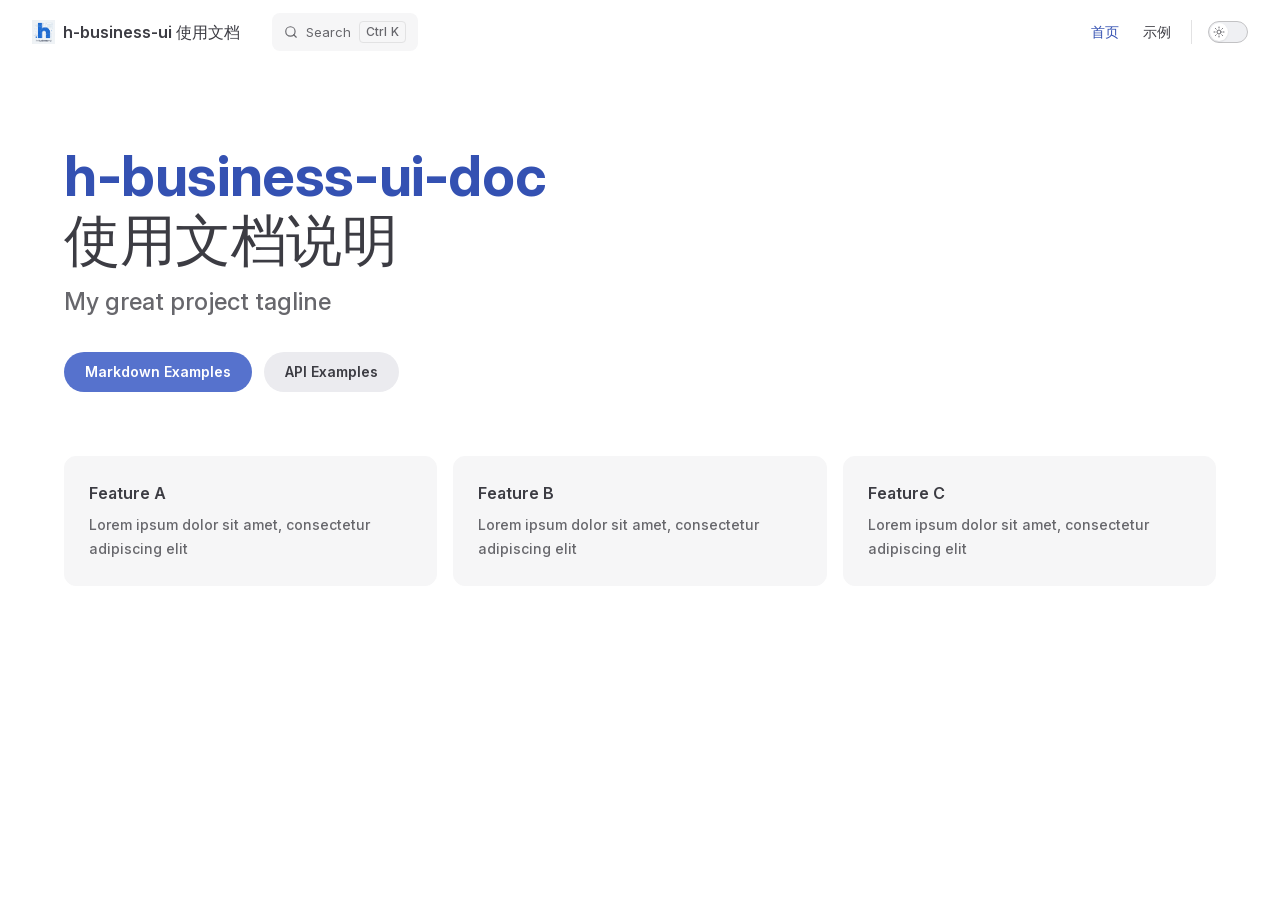
==== index.html @ f7ddb212 "Add files via upload" ====
<!DOCTYPE html>
<html lang="zh-CN" dir="ltr">
  <head>
    <meta charset="utf-8">
    <meta name="viewport" content="width=device-width,initial-scale=1">
    <title>h-business-ui 使用文档</title>
    <meta name="description" content="使用文档说明">
    <meta name="generator" content="VitePress v2.0.0-alpha.17">
    <link rel="preload stylesheet" href="/assets/style.CDRLwDUX.css" as="style">
    <link rel="preload stylesheet" href="/vp-icons.css" as="style">
    
    <script type="module" src="/assets/app.D4HVDoeq.js"></script>
    <link rel="preload" href="/assets/inter-roman-latin.Cy4MYw_J.woff2" as="font" type="font/woff2" crossorigin="">
    <link rel="modulepreload" href="/assets/chunks/theme.i3e_XAoH.js">
    <link rel="modulepreload" href="/assets/chunks/framework.BCinM-sZ.js">
    <link rel="modulepreload" href="/assets/index.md.DztcwTNm.lean.js">
    <script id="check-dark-mode">(()=>{const e=localStorage.getItem("vitepress-theme-appearance")||"auto",a=window.matchMedia("(prefers-color-scheme: dark)").matches;(!e||e==="auto"?a:e==="dark")&&document.documentElement.classList.add("dark")})();</script>
    <script id="check-mac-os">document.documentElement.classList.toggle("mac",/Mac|iPhone|iPod|iPad/i.test(navigator.platform));</script>
  </head>
  <body>
    <div id="app"><div class="Layout" data-v-b2010d65><!--[--><!--]--><!--[--><span tabindex="-1" data-v-285f747e></span><a href="#VPContent" class="VPSkipLink visually-hidden" data-v-285f747e>Skip to content</a><!--]--><!----><header class="VPNav" data-v-b2010d65 data-v-c68f675b><div class="VPNavBar home top" data-v-c68f675b data-v-54bb0c1b><div class="wrapper" data-v-54bb0c1b><div class="container" data-v-54bb0c1b><div class="title" data-v-54bb0c1b><div class="VPNavBarTitle" data-v-54bb0c1b data-v-f8acc24b><a class="title" href="/" data-v-f8acc24b><!--[--><!--]--><!--[--><img class="VPImage logo" src="/logo.png" alt data-v-4406cd5e><!--]--><span data-v-f8acc24b>h-business-ui 使用文档</span><!--[--><!--]--></a></div></div><div class="content" data-v-54bb0c1b><div class="content-body" data-v-54bb0c1b><!--[--><!--]--><div class="VPNavBarSearch search" data-v-54bb0c1b data-v-f87ade26><!--[--><button type="button" class="VPNavBarSearchButton" aria-label="Search" aria-keyshortcuts="/ control+k meta+k" data-v-f87ade26 data-v-c5226865><span class="vpi-search" aria-hidden="true" data-v-c5226865></span><span class="text" data-v-c5226865>Search</span><span class="keys" aria-hidden="true" data-v-c5226865><kbd class="key-cmd" data-v-c5226865>⌘</kbd><kbd class="key-ctrl" data-v-c5226865>Ctrl</kbd><kbd data-v-c5226865>K</kbd></span></button><!----><!--]--></div><nav aria-labelledby="main-nav-aria-label" class="VPNavBarMenu menu" data-v-54bb0c1b data-v-f164a7b2><span id="main-nav-aria-label" class="visually-hidden" data-v-f164a7b2> Main Navigation </span><!--[--><!--[--><a class="VPLink link VPNavBarMenuLink active" href="/" tabindex="0" data-v-f164a7b2 data-v-f7a4a34a><!--[--><span data-v-f7a4a34a>首页</span><!--]--></a><!--]--><!--[--><a class="VPLink link VPNavBarMenuLink" href="/table-examples.html" tabindex="0" data-v-f164a7b2 data-v-f7a4a34a><!--[--><span data-v-f7a4a34a>示例</span><!--]--></a><!--]--><!--]--></nav><!----><div class="VPNavBarAppearance appearance" data-v-54bb0c1b data-v-f079f2ff><button class="VPSwitch VPSwitchAppearance" type="button" role="switch" title aria-checked="false" data-v-f079f2ff data-v-a43d4be3 data-v-34bb00e2><span class="check" data-v-34bb00e2><span class="icon" data-v-34bb00e2><!--[--><span class="vpi-sun sun" data-v-a43d4be3></span><span class="vpi-moon moon" data-v-a43d4be3></span><!--]--></span></span></button></div><!----><div class="VPFlyout VPNavBarExtra extra" data-v-54bb0c1b data-v-c3aad4c7 data-v-5b7a95a1><button type="button" class="button" aria-haspopup="true" aria-expanded="false" aria-label="extra navigation" data-v-5b7a95a1><span class="vpi-more-horizontal icon" data-v-5b7a95a1></span></button><div class="menu" data-v-5b7a95a1><div class="VPMenu" data-v-5b7a95a1 data-v-9193ca7b><!----><!--[--><!--[--><!----><div class="group" data-v-c3aad4c7><div class="item appearance" data-v-c3aad4c7><p class="label" data-v-c3aad4c7>Appearance</p><div class="appearance-action" data-v-c3aad4c7><button class="VPSwitch VPSwitchAppearance" type="button" role="switch" title aria-checked="false" data-v-c3aad4c7 data-v-a43d4be3 data-v-34bb00e2><span class="check" data-v-34bb00e2><span class="icon" data-v-34bb00e2><!--[--><span class="vpi-sun sun" data-v-a43d4be3></span><span class="vpi-moon moon" data-v-a43d4be3></span><!--]--></span></span></button></div></div></div><!----><!--]--><!--]--></div></div></div><!--[--><!--]--><button type="button" class="VPNavBarHamburger hamburger" aria-label="mobile navigation" aria-expanded="false" aria-controls="VPNavScreen" data-v-54bb0c1b data-v-376c1727><span class="container" data-v-376c1727><span class="top" data-v-376c1727></span><span class="middle" data-v-376c1727></span><span class="bottom" data-v-376c1727></span></span></button></div></div></div></div><div class="divider" data-v-54bb0c1b><div class="divider-line" data-v-54bb0c1b></div></div></div><!----></header><!----><!----><div class="VPContent is-home" id="VPContent" data-v-b2010d65 data-v-a5d2f63d><div class="VPHome" data-v-a5d2f63d data-v-c5d6f45f><!--[--><!--]--><div class="VPHero VPHomeHero" data-v-c5d6f45f data-v-8bea39cc><div class="container" data-v-8bea39cc><div class="main" data-v-8bea39cc><!--[--><!--]--><!--[--><h1 class="heading" data-v-8bea39cc><span class="name clip" data-v-8bea39cc>h-business-ui-doc</span><span class="text" data-v-8bea39cc>使用文档说明</span></h1><p class="tagline" data-v-8bea39cc>My great project tagline</p><!--]--><!--[--><!--]--><div class="actions" data-v-8bea39cc><!--[--><!--]--><!--[--><div class="action" data-v-8bea39cc><a class="VPButton medium brand" href="/markdown-examples.html" data-v-8bea39cc data-v-7730f0a6><!--[-->Markdown Examples<!--]--></a></div><div class="action" data-v-8bea39cc><a class="VPButton medium alt" href="/api-examples.html" data-v-8bea39cc data-v-7730f0a6><!--[-->API Examples<!--]--></a></div><!--]--></div><!--[--><!--]--></div><!----></div></div><!--[--><!--]--><!--[--><!--]--><div class="VPFeatures VPHomeFeatures" data-v-c5d6f45f data-v-5b4d7ea2><div class="container" data-v-5b4d7ea2><div class="items" data-v-5b4d7ea2><!--[--><div class="grid-3 item" data-v-5b4d7ea2><div class="VPLink no-icon VPFeature" data-v-5b4d7ea2 data-v-d35fb6f4><!--[--><article class="box" data-v-d35fb6f4><!----><h2 class="title" data-v-d35fb6f4>Feature A</h2><p class="details" data-v-d35fb6f4>Lorem ipsum dolor sit amet, consectetur adipiscing elit</p><!----></article><!--]--></div></div><div class="grid-3 item" data-v-5b4d7ea2><div class="VPLink no-icon VPFeature" data-v-5b4d7ea2 data-v-d35fb6f4><!--[--><article class="box" data-v-d35fb6f4><!----><h2 class="title" data-v-d35fb6f4>Feature B</h2><p class="details" data-v-d35fb6f4>Lorem ipsum dolor sit amet, consectetur adipiscing elit</p><!----></article><!--]--></div></div><div class="grid-3 item" data-v-5b4d7ea2><div class="VPLink no-icon VPFeature" data-v-5b4d7ea2 data-v-d35fb6f4><!--[--><article class="box" data-v-d35fb6f4><!----><h2 class="title" data-v-d35fb6f4>Feature C</h2><p class="details" data-v-d35fb6f4>Lorem ipsum dolor sit amet, consectetur adipiscing elit</p><!----></article><!--]--></div></div><!--]--></div></div></div><!--[--><!--]--><div class="vp-doc container" style="" data-v-c5d6f45f data-v-8b35f5e5><!--[--><div style="position:relative;" data-v-c5d6f45f><div></div></div><!--]--></div></div></div><!----><!--[--><!--]--></div></div>
    <script>window.__VP_HASH_MAP__=JSON.parse("{\"api-examples.md\":\"B-NW0GZp\",\"dialog-examples.md\":\"D20d5ZkY\",\"dynamic-form-examples.md\":\"DDPLot8a\",\"form-examples.md\":\"CbJPIM6k\",\"form-table-examples.md\":\"eSREHUUB\",\"index.md\":\"DztcwTNm\",\"markdown-examples.md\":\"DzuoqYD9\",\"table-examples.md\":\"DvNx_oKL\"}");window.__VP_SITE_DATA__=JSON.parse("{\"lang\":\"zh-CN\",\"dir\":\"ltr\",\"title\":\"h-business-ui 使用文档\",\"description\":\"使用文档说明\",\"base\":\"/\",\"head\":[],\"router\":{\"prefetchLinks\":true},\"appearance\":true,\"themeConfig\":{\"logo\":\"/logo.png\",\"lastUpdatedText\":\"最后更新时间\",\"search\":{\"provider\":\"local\"},\"nav\":[{\"text\":\"首页\",\"link\":\"/\"},{\"text\":\"示例\",\"link\":\"/table-examples\"}],\"outline\":{\"level\":\"deep\",\"label\":\"页面导航\"},\"docFooter\":{\"prev\":\"上一章\",\"next\":\"下一章\"},\"sidebar\":[{\"text\":\"示例\",\"items\":[{\"text\":\"表格示例\",\"link\":\"/table-examples\"},{\"text\":\"查询表单示例\",\"link\":\"/form-examples\"},{\"text\":\"查询表格示例\",\"link\":\"/form-table-examples\"},{\"text\":\"动态表单示例\",\"link\":\"/dynamic-form-examples\"},{\"text\":\"弹框示例\",\"link\":\"/dialog-examples\"}]}]},\"locales\":{},\"scrollOffset\":134,\"cleanUrls\":false,\"additionalConfig\":{}}");</script>
    
  </body>
</html>
---- assets/style.CDRLwDUX.css ----
@font-face{font-family:Inter;font-style:normal;font-weight:100 900;font-display:swap;src:url(/assets/inter-roman-cyrillic-ext.BeNbU08G.woff2) format("woff2");unicode-range:U+0460-052F,U+1C80-1C8A,U+20B4,U+2DE0-2DFF,U+A640-A69F,U+FE2E-FE2F}@font-face{font-family:Inter;font-style:normal;font-weight:100 900;font-display:swap;src:url(/assets/inter-roman-cyrillic.CD0kT8R4.woff2) format("woff2");unicode-range:U+0301,U+0400-045F,U+0490-0491,U+04B0-04B1,U+2116}@font-face{font-family:Inter;font-style:normal;font-weight:100 900;font-display:swap;src:url(/assets/inter-roman-greek-ext.CFAEQ5Ow.woff2) format("woff2");unicode-range:U+1F00-1FFF}@font-face{font-family:Inter;font-style:normal;font-weight:100 900;font-display:swap;src:url(/assets/inter-roman-greek.Dsf7YjP7.woff2) format("woff2");unicode-range:U+0370-0377,U+037A-037F,U+0384-038A,U+038C,U+038E-03A1,U+03A3-03FF}@font-face{font-family:Inter;font-style:normal;font-weight:100 900;font-display:swap;src:url(/assets/inter-roman-vietnamese.CpqCnS2H.woff2) format("woff2");unicode-range:U+0102-0103,U+0110-0111,U+0128-0129,U+0168-0169,U+01A0-01A1,U+01AF-01B0,U+0300-0301,U+0303-0304,U+0308-0309,U+0323,U+0329,U+1EA0-1EF9,U+20AB}@font-face{font-family:Inter;font-style:normal;font-weight:100 900;font-display:swap;src:url(/assets/inter-roman-latin-ext.Dl_ayf4-.woff2) format("woff2");unicode-range:U+0100-02BA,U+02BD-02C5,U+02C7-02CC,U+02CE-02D7,U+02DD-02FF,U+0304,U+0308,U+0329,U+1D00-1DBF,U+1E00-1E9F,U+1EF2-1EFF,U+2020,U+20A0-20AB,U+20AD-20C0,U+2113,U+2C60-2C7F,U+A720-A7FF}@font-face{font-family:Inter;font-style:normal;font-weight:100 900;font-display:swap;src:url(/assets/inter-roman-latin.Cy4MYw_J.woff2) format("woff2");unicode-range:U+0000-00FF,U+0131,U+0152-0153,U+02BB-02BC,U+02C6,U+02DA,U+02DC,U+0304,U+0308,U+0329,U+2000-206F,U+20AC,U+2122,U+2191,U+2193,U+2212,U+2215,U+FEFF,U+FFFD}@font-face{font-family:Inter;font-style:italic;font-weight:100 900;font-display:swap;src:url(/assets/inter-italic-cyrillic-ext._dlW9xFb.woff2) format("woff2");unicode-range:U+0460-052F,U+1C80-1C8A,U+20B4,U+2DE0-2DFF,U+A640-A69F,U+FE2E-FE2F}@font-face{font-family:Inter;font-style:italic;font-weight:100 900;font-display:swap;src:url(/assets/inter-italic-cyrillic.D7dRslh9.woff2) format("woff2");unicode-range:U+0301,U+0400-045F,U+0490-0491,U+04B0-04B1,U+2116}@font-face{font-family:Inter;font-style:italic;font-weight:100 900;font-display:swap;src:url(/assets/inter-italic-greek-ext.Ct-Tf2bq.woff2) format("woff2");unicode-range:U+1F00-1FFF}@font-face{font-family:Inter;font-style:italic;font-weight:100 900;font-display:swap;src:url(/assets/inter-italic-greek.DNcpQ8QC.woff2) format("woff2");unicode-range:U+0370-0377,U+037A-037F,U+0384-038A,U+038C,U+038E-03A1,U+03A3-03FF}@font-face{font-family:Inter;font-style:italic;font-weight:100 900;font-display:swap;src:url(/assets/inter-italic-vietnamese.BI5UxJD-.woff2) format("woff2");unicode-range:U+0102-0103,U+0110-0111,U+0128-0129,U+0168-0169,U+01A0-01A1,U+01AF-01B0,U+0300-0301,U+0303-0304,U+0308-0309,U+0323,U+0329,U+1EA0-1EF9,U+20AB}@font-face{font-family:Inter;font-style:italic;font-weight:100 900;font-display:swap;src:url(/assets/inter-italic-latin-ext.DytegdRQ.woff2) format("woff2");unicode-range:U+0100-02BA,U+02BD-02C5,U+02C7-02CC,U+02CE-02D7,U+02DD-02FF,U+0304,U+0308,U+0329,U+1D00-1DBF,U+1E00-1E9F,U+1EF2-1EFF,U+2020,U+20A0-20AB,U+20AD-20C0,U+2113,U+2C60-2C7F,U+A720-A7FF}@font-face{font-family:Inter;font-style:italic;font-weight:100 900;font-display:swap;src:url(/assets/inter-italic-latin.COaG5lWR.woff2) format("woff2");unicode-range:U+0000-00FF,U+0131,U+0152-0153,U+02BB-02BC,U+02C6,U+02DA,U+02DC,U+0304,U+0308,U+0329,U+2000-206F,U+20AC,U+2122,U+2191,U+2193,U+2212,U+2215,U+FEFF,U+FFFD}@font-face{font-family:Inter4CJK;font-style:normal;font-weight:100 900;font-display:swap;src:url(/assets/inter-roman-cyrillic-ext.BeNbU08G.woff2) format("woff2");unicode-range:U+0460-052F,U+1C80-1C88,U+20B4,U+2DE0-2DFF,U+A640-A69F,U+FE2E-FE2F}@font-face{font-family:Inter4CJK;font-style:normal;font-weight:100 900;font-display:swap;src:url(/assets/inter-roman-cyrillic.CD0kT8R4.woff2) format("woff2");unicode-range:U+0301,U+0400-045F,U+0490-0491,U+04B0-04B1,U+2116}@font-face{font-family:Inter4CJK;font-style:normal;font-weight:100 900;font-display:swap;src:url(/assets/inter-roman-greek-ext.CFAEQ5Ow.woff2) format("woff2");unicode-range:U+1F00-1FFF}@font-face{font-family:Inter4CJK;font-style:normal;font-weight:100 900;font-display:swap;src:url(/assets/inter-roman-greek.Dsf7YjP7.woff2) format("woff2");unicode-range:U+0370-0377,U+037A-037F,U+0384-038A,U+038C,U+038E-03A1,U+03A3-03FF}@font-face{font-family:Inter4CJK;font-style:normal;font-weight:100 900;font-display:swap;src:url(/assets/inter-roman-vietnamese.CpqCnS2H.woff2) format("woff2");unicode-range:U+0102-0103,U+0110-0111,U+0128-0129,U+0168-0169,U+01A0-01A1,U+01AF-01B0,U+0300-0301,U+0303-0304,U+0308-0309,U+0323,U+0329,U+1EA0-1EF9,U+20AB}@font-face{font-family:Inter4CJK;font-style:normal;font-weight:100 900;font-display:swap;src:url(/assets/inter-roman-latin-ext.Dl_ayf4-.woff2) format("woff2");unicode-range:U+0100-02AF,U+0304,U+0308,U+0329,U+1E00-1E9F,U+1EF2-1EFF,U+2020,U+20A0-20AB,U+20AD-20C0,U+2113,U+2C60-2C7F,U+A720-A7FF}@font-face{font-family:Inter4CJK;font-style:normal;font-weight:100 900;font-display:swap;src:url(/assets/inter-roman-latin.Cy4MYw_J.woff2) format("woff2");unicode-range:U+0000-007D,U+007F-00B6,U+00B8-00FF,U+0131,U+0152-0153,U+02BB-02BC,U+02C6,U+02DA,U+02DC,U+0304,U+0308,U+0329,U+2000-2012,U+2016-2017,U+201A-201B,U+201E-2025,U+2027-206F,U+2074,U+20AC,U+2122,U+2191,U+2193,U+2212,U+2215,U+FEFF,U+FFFD}@font-face{font-family:Inter4CJK;font-style:italic;font-weight:100 900;font-display:swap;src:url(/assets/inter-italic-cyrillic-ext._dlW9xFb.woff2) format("woff2");unicode-range:U+0460-052F,U+1C80-1C88,U+20B4,U+2DE0-2DFF,U+A640-A69F,U+FE2E-FE2F}@font-face{font-family:Inter4CJK;font-style:italic;font-weight:100 900;font-display:swap;src:url(/assets/inter-italic-cyrillic.D7dRslh9.woff2) format("woff2");unicode-range:U+0301,U+0400-045F,U+0490-0491,U+04B0-04B1,U+2116}@font-face{font-family:Inter4CJK;font-style:italic;font-weight:100 900;font-display:swap;src:url(/assets/inter-italic-greek-ext.Ct-Tf2bq.woff2) format("woff2");unicode-range:U+1F00-1FFF}@font-face{font-family:Inter4CJK;font-style:italic;font-weight:100 900;font-display:swap;src:url(/assets/inter-italic-greek.DNcpQ8QC.woff2) format("woff2");unicode-range:U+0370-0377,U+037A-037F,U+0384-038A,U+038C,U+038E-03A1,U+03A3-03FF}@font-face{font-family:Inter4CJK;font-style:italic;font-weight:100 900;font-display:swap;src:url(/assets/inter-italic-vietnamese.BI5UxJD-.woff2) format("woff2");unicode-range:U+0102-0103,U+0110-0111,U+0128-0129,U+0168-0169,U+01A0-01A1,U+01AF-01B0,U+0300-0301,U+0303-0304,U+0308-0309,U+0323,U+0329,U+1EA0-1EF9,U+20AB}@font-face{font-family:Inter4CJK;font-style:italic;font-weight:100 900;font-display:swap;src:url(/assets/inter-italic-latin-ext.DytegdRQ.woff2) format("woff2");unicode-range:U+0100-02AF,U+0304,U+0308,U+0329,U+1E00-1E9F,U+1EF2-1EFF,U+2020,U+20A0-20AB,U+20AD-20C0,U+2113,U+2C60-2C7F,U+A720-A7FF}@font-face{font-family:Inter4CJK;font-style:italic;font-weight:100 900;font-display:swap;src:url(/assets/inter-italic-latin.COaG5lWR.woff2) format("woff2");unicode-range:U+0000-007D,U+007F-00B6,U+00B8-00FF,U+0131,U+0152-0153,U+02BB-02BC,U+02C6,U+02DA,U+02DC,U+0304,U+0308,U+0329,U+2000-2012,U+2016-2017,U+201A-201B,U+201E-2025,U+2027-206F,U+2074,U+20AC,U+2122,U+2191,U+2193,U+2212,U+2215,U+FEFF,U+FFFD}:root{--vp-c-white: #ffffff;--vp-c-black: #000000;--vp-c-neutral: var(--vp-c-black);--vp-c-neutral-inverse: var(--vp-c-white)}.dark{--vp-c-neutral: var(--vp-c-white);--vp-c-neutral-inverse: var(--vp-c-black)}:root{--vp-c-gray-1: #dddde3;--vp-c-gray-2: #e4e4e9;--vp-c-gray-3: #ebebef;--vp-c-gray-soft: rgba(142, 150, 170, .14);--vp-c-indigo-1: #3451b2;--vp-c-indigo-2: #3a5ccc;--vp-c-indigo-3: #5672cd;--vp-c-indigo-soft: rgba(100, 108, 255, .14);--vp-c-purple-1: #6f42c1;--vp-c-purple-2: #7e4cc9;--vp-c-purple-3: #8e5cd9;--vp-c-purple-soft: rgba(159, 122, 234, .14);--vp-c-green-1: #18794e;--vp-c-green-2: #299764;--vp-c-green-3: #30a46c;--vp-c-green-soft: rgba(16, 185, 129, .14);--vp-c-yellow-1: #915930;--vp-c-yellow-2: #946300;--vp-c-yellow-3: #9f6a00;--vp-c-yellow-soft: rgba(234, 179, 8, .14);--vp-c-red-1: #b8272c;--vp-c-red-2: #d5393e;--vp-c-red-3: #e0575b;--vp-c-red-soft: rgba(244, 63, 94, .14);--vp-c-sponsor: #db2777}.dark{--vp-c-gray-1: #515c67;--vp-c-gray-2: #414853;--vp-c-gray-3: #32363f;--vp-c-gray-soft: rgba(101, 117, 133, .16);--vp-c-indigo-1: #a8b1ff;--vp-c-indigo-2: #5c73e7;--vp-c-indigo-3: #3e63dd;--vp-c-indigo-soft: rgba(100, 108, 255, .16);--vp-c-purple-1: #c8abfa;--vp-c-purple-2: #a879e6;--vp-c-purple-3: #8e5cd9;--vp-c-purple-soft: rgba(159, 122, 234, .16);--vp-c-green-1: #3dd68c;--vp-c-green-2: #30a46c;--vp-c-green-3: #298459;--vp-c-green-soft: rgba(16, 185, 129, .16);--vp-c-yellow-1: #f9b44e;--vp-c-yellow-2: #da8b17;--vp-c-yellow-3: #a46a0a;--vp-c-yellow-soft: rgba(234, 179, 8, .16);--vp-c-red-1: #f66f81;--vp-c-red-2: #f14158;--vp-c-red-3: #b62a3c;--vp-c-red-soft: rgba(244, 63, 94, .16)}:root{--vp-c-bg: #ffffff;--vp-c-bg-alt: #f6f6f7;--vp-c-bg-elv: #ffffff;--vp-c-bg-soft: #f6f6f7}.dark{--vp-c-bg: #1b1b1f;--vp-c-bg-alt: #161618;--vp-c-bg-elv: #202127;--vp-c-bg-soft: #202127}:root{--vp-c-border: #c2c2c4;--vp-c-divider: #e2e2e3;--vp-c-gutter: #e2e2e3}.dark{--vp-c-border: #3c3f44;--vp-c-divider: #2e2e32;--vp-c-gutter: #000000}:root{--vp-c-text-1: #3c3c43;--vp-c-text-2: #67676c;--vp-c-text-3: #929295}.dark{--vp-c-text-1: #dfdfd6;--vp-c-text-2: #98989f;--vp-c-text-3: #6a6a71}:root{--vp-c-default-1: var(--vp-c-gray-1);--vp-c-default-2: var(--vp-c-gray-2);--vp-c-default-3: var(--vp-c-gray-3);--vp-c-default-soft: var(--vp-c-gray-soft);--vp-c-brand-1: var(--vp-c-indigo-1);--vp-c-brand-2: var(--vp-c-indigo-2);--vp-c-brand-3: var(--vp-c-indigo-3);--vp-c-brand-soft: var(--vp-c-indigo-soft);--vp-c-brand: var(--vp-c-brand-1);--vp-c-tip-1: var(--vp-c-brand-1);--vp-c-tip-2: var(--vp-c-brand-2);--vp-c-tip-3: var(--vp-c-brand-3);--vp-c-tip-soft: var(--vp-c-brand-soft);--vp-c-note-1: var(--vp-c-brand-1);--vp-c-note-2: var(--vp-c-brand-2);--vp-c-note-3: var(--vp-c-brand-3);--vp-c-note-soft: var(--vp-c-brand-soft);--vp-c-success-1: var(--vp-c-green-1);--vp-c-success-2: var(--vp-c-green-2);--vp-c-success-3: var(--vp-c-green-3);--vp-c-success-soft: var(--vp-c-green-soft);--vp-c-important-1: var(--vp-c-purple-1);--vp-c-important-2: var(--vp-c-purple-2);--vp-c-important-3: var(--vp-c-purple-3);--vp-c-important-soft: var(--vp-c-purple-soft);--vp-c-warning-1: var(--vp-c-yellow-1);--vp-c-warning-2: var(--vp-c-yellow-2);--vp-c-warning-3: var(--vp-c-yellow-3);--vp-c-warning-soft: var(--vp-c-yellow-soft);--vp-c-danger-1: var(--vp-c-red-1);--vp-c-danger-2: var(--vp-c-red-2);--vp-c-danger-3: var(--vp-c-red-3);--vp-c-danger-soft: var(--vp-c-red-soft);--vp-c-caution-1: var(--vp-c-red-1);--vp-c-caution-2: var(--vp-c-red-2);--vp-c-caution-3: var(--vp-c-red-3);--vp-c-caution-soft: var(--vp-c-red-soft)}:root{--vp-font-family-base: "Inter", -apple-system, BlinkMacSystemFont, sans-serif, "Apple Color Emoji", "Segoe UI Emoji", "Segoe UI Symbol", "Noto Color Emoji";--vp-font-family-mono: ui-monospace, "Menlo", "Monaco", "Consolas", "Liberation Mono", "Courier New", monospace;font-optical-sizing:auto}[lang]:where(:lang(zh,ja)){--vp-font-family-base: "Inter4CJK", -apple-system, BlinkMacSystemFont, sans-serif, "Apple Color Emoji", "Segoe UI Emoji", "Segoe UI Symbol", "Noto Color Emoji"}[lang]:where(:lang(zh,ja,ko)) h1,[lang]:where(:lang(zh,ja,ko)) h2,[lang]:where(:lang(zh,ja,ko)) h3,[lang]:where(:lang(zh,ja,ko)) h4,[lang]:where(:lang(zh,ja,ko)) h5,[lang]:where(:lang(zh,ja,ko)) h6,[lang]:where(:lang(zh,ja,ko)) li,[lang]:where(:lang(zh,ja,ko)) p{line-break:strict}:root{--vp-shadow-1: 0 1px 2px rgba(0, 0, 0, .04), 0 1px 2px rgba(0, 0, 0, .06);--vp-shadow-2: 0 3px 12px rgba(0, 0, 0, .07), 0 1px 4px rgba(0, 0, 0, .07);--vp-shadow-3: 0 12px 32px rgba(0, 0, 0, .1), 0 2px 6px rgba(0, 0, 0, .08);--vp-shadow-4: 0 14px 44px rgba(0, 0, 0, .12), 0 3px 9px rgba(0, 0, 0, .12);--vp-shadow-5: 0 18px 56px rgba(0, 0, 0, .16), 0 4px 12px rgba(0, 0, 0, .16)}:root{--vp-z-index-footer: 10;--vp-z-index-local-nav: 20;--vp-z-index-nav: 30;--vp-z-index-layout-top: 40;--vp-z-index-backdrop: 50;--vp-z-index-sidebar: 60}@media(min-width:960px){:root{--vp-z-index-sidebar: 25}}:root{--vp-layout-max-width: 1440px}:root{--vp-header-anchor-symbol: "#"}:root{--vp-code-line-height: 1.7;--vp-code-font-size: .875em;--vp-code-color: var(--vp-c-brand-1);--vp-code-link-color: var(--vp-c-brand-1);--vp-code-link-hover-color: var(--vp-c-brand-2);--vp-code-bg: var(--vp-c-default-soft);--vp-code-block-color: var(--vp-c-text-2);--vp-code-block-bg: var(--vp-c-bg-alt);--vp-code-block-divider-color: var(--vp-c-gutter);--vp-code-lang-color: var(--vp-c-text-2);--vp-code-line-highlight-color: var(--vp-c-default-soft);--vp-code-line-number-color: var(--vp-c-text-2);--vp-code-line-diff-add-color: var(--vp-c-success-soft);--vp-code-line-diff-add-symbol-color: var(--vp-c-success-1);--vp-code-line-diff-remove-color: var(--vp-c-danger-soft);--vp-code-line-diff-remove-symbol-color: var(--vp-c-danger-1);--vp-code-line-warning-color: var(--vp-c-warning-soft);--vp-code-line-error-color: var(--vp-c-danger-soft);--vp-code-copy-code-border-color: var(--vp-c-divider);--vp-code-copy-code-bg: var(--vp-c-bg-soft);--vp-code-copy-code-hover-border-color: var(--vp-c-divider);--vp-code-copy-code-hover-bg: var(--vp-c-bg);--vp-code-copy-code-active-text: var(--vp-c-text-2);--vp-code-copy-copied-text-content: "Copied";--vp-code-tab-divider: var(--vp-code-block-divider-color);--vp-code-tab-text-color: var(--vp-c-text-2);--vp-code-tab-bg: var(--vp-code-block-bg);--vp-code-tab-hover-text-color: var(--vp-c-text-1);--vp-code-tab-active-text-color: var(--vp-c-text-1);--vp-code-tab-active-bar-color: var(--vp-c-brand-1)}:lang(es),:lang(pt){--vp-code-copy-copied-text-content: "Copiado"}:lang(fa){--vp-code-copy-copied-text-content: "کپی شد"}:lang(ko){--vp-code-copy-copied-text-content: "복사됨"}:lang(ru){--vp-code-copy-copied-text-content: "Скопировано"}:lang(zh){--vp-code-copy-copied-text-content: "已复制"}:lang(ja){--vp-code-copy-copied-text-content: "コピー完了"}:root{--vp-button-brand-border: transparent;--vp-button-brand-text: var(--vp-c-white);--vp-button-brand-bg: var(--vp-c-brand-3);--vp-button-brand-hover-border: transparent;--vp-button-brand-hover-text: var(--vp-c-white);--vp-button-brand-hover-bg: var(--vp-c-brand-2);--vp-button-brand-active-border: transparent;--vp-button-brand-active-text: var(--vp-c-white);--vp-button-brand-active-bg: var(--vp-c-brand-1);--vp-button-alt-border: transparent;--vp-button-alt-text: var(--vp-c-text-1);--vp-button-alt-bg: var(--vp-c-default-3);--vp-button-alt-hover-border: transparent;--vp-button-alt-hover-text: var(--vp-c-text-1);--vp-button-alt-hover-bg: var(--vp-c-default-2);--vp-button-alt-active-border: transparent;--vp-button-alt-active-text: var(--vp-c-text-1);--vp-button-alt-active-bg: var(--vp-c-default-1);--vp-button-sponsor-border: var(--vp-c-text-2);--vp-button-sponsor-text: var(--vp-c-text-2);--vp-button-sponsor-bg: transparent;--vp-button-sponsor-hover-border: var(--vp-c-sponsor);--vp-button-sponsor-hover-text: var(--vp-c-sponsor);--vp-button-sponsor-hover-bg: transparent;--vp-button-sponsor-active-border: var(--vp-c-sponsor);--vp-button-sponsor-active-text: var(--vp-c-sponsor);--vp-button-sponsor-active-bg: transparent}:root{--vp-custom-block-font-size: 14px;--vp-custom-block-code-font-size: 13px;--vp-custom-block-info-border: transparent;--vp-custom-block-info-text: var(--vp-c-text-1);--vp-custom-block-info-bg: var(--vp-c-default-soft);--vp-custom-block-info-code-bg: var(--vp-c-default-soft);--vp-custom-block-note-border: transparent;--vp-custom-block-note-text: var(--vp-c-text-1);--vp-custom-block-note-bg: var(--vp-c-default-soft);--vp-custom-block-note-code-bg: var(--vp-c-default-soft);--vp-custom-block-tip-border: transparent;--vp-custom-block-tip-text: var(--vp-c-text-1);--vp-custom-block-tip-bg: var(--vp-c-tip-soft);--vp-custom-block-tip-code-bg: var(--vp-c-tip-soft);--vp-custom-block-important-border: transparent;--vp-custom-block-important-text: var(--vp-c-text-1);--vp-custom-block-important-bg: var(--vp-c-important-soft);--vp-custom-block-important-code-bg: var(--vp-c-important-soft);--vp-custom-block-warning-border: transparent;--vp-custom-block-warning-text: var(--vp-c-text-1);--vp-custom-block-warning-bg: var(--vp-c-warning-soft);--vp-custom-block-warning-code-bg: var(--vp-c-warning-soft);--vp-custom-block-danger-border: transparent;--vp-custom-block-danger-text: var(--vp-c-text-1);--vp-custom-block-danger-bg: var(--vp-c-danger-soft);--vp-custom-block-danger-code-bg: var(--vp-c-danger-soft);--vp-custom-block-caution-border: transparent;--vp-custom-block-caution-text: var(--vp-c-text-1);--vp-custom-block-caution-bg: var(--vp-c-caution-soft);--vp-custom-block-caution-code-bg: var(--vp-c-caution-soft);--vp-custom-block-details-border: var(--vp-custom-block-info-border);--vp-custom-block-details-text: var(--vp-custom-block-info-text);--vp-custom-block-details-bg: var(--vp-custom-block-info-bg);--vp-custom-block-details-code-bg: var(--vp-custom-block-info-code-bg)}:root{--vp-input-border-color: var(--vp-c-border);--vp-input-bg-color: var(--vp-c-bg-alt);--vp-input-switch-bg-color: var(--vp-c-default-soft)}:root{--vp-nav-height: 64px;--vp-nav-bg-color: var(--vp-c-bg);--vp-nav-screen-bg-color: var(--vp-c-bg);--vp-nav-logo-height: 24px}.hide-nav{--vp-nav-height: 0px}.hide-nav .VPSidebar{--vp-nav-height: 22px}:root{--vp-local-nav-bg-color: var(--vp-c-bg)}:root{--vp-sidebar-width: 272px;--vp-sidebar-bg-color: var(--vp-c-bg-alt)}:root{--vp-backdrop-bg-color: rgba(0, 0, 0, .6)}:root{--vp-home-hero-name-color: var(--vp-c-brand-1);--vp-home-hero-name-background: transparent;--vp-home-hero-image-background-image: none;--vp-home-hero-image-filter: none}:root{--vp-badge-info-border: transparent;--vp-badge-info-text: var(--vp-c-text-2);--vp-badge-info-bg: var(--vp-c-default-soft);--vp-badge-tip-border: transparent;--vp-badge-tip-text: var(--vp-c-tip-1);--vp-badge-tip-bg: var(--vp-c-tip-soft);--vp-badge-warning-border: transparent;--vp-badge-warning-text: var(--vp-c-warning-1);--vp-badge-warning-bg: var(--vp-c-warning-soft);--vp-badge-danger-border: transparent;--vp-badge-danger-text: var(--vp-c-danger-1);--vp-badge-danger-bg: var(--vp-c-danger-soft)}:root{--vp-carbon-ads-text-color: var(--vp-c-text-1);--vp-carbon-ads-poweredby-color: var(--vp-c-text-2);--vp-carbon-ads-bg-color: var(--vp-c-bg-soft);--vp-carbon-ads-hover-text-color: var(--vp-c-brand-1);--vp-carbon-ads-hover-poweredby-color: var(--vp-c-text-1)}:root{--vp-local-search-bg: var(--vp-c-bg);--vp-local-search-result-bg: var(--vp-c-bg);--vp-local-search-result-border: var(--vp-c-divider);--vp-local-search-result-selected-bg: var(--vp-c-bg);--vp-local-search-result-selected-border: var(--vp-c-brand-1);--vp-local-search-highlight-bg: var(--vp-c-brand-1);--vp-local-search-highlight-text: var(--vp-c-neutral-inverse)}@layer __vitepress_base{@media(prefers-reduced-motion:reduce){*,:before,:after{animation-delay:-1ms!important;animation-duration:1ms!important;animation-iteration-count:1!important;background-attachment:initial!important;scroll-behavior:auto!important;transition-duration:0s!important;transition-delay:0s!important}}*,:before,:after{box-sizing:border-box}html{line-height:1.4;font-size:16px;-webkit-text-size-adjust:100%}html.dark{color-scheme:dark}body{margin:0;width:100%;min-width:320px;min-height:100vh;line-height:24px;font-family:var(--vp-font-family-base);font-size:16px;font-weight:400;color:var(--vp-c-text-1);background-color:var(--vp-c-bg);font-synthesis:style;text-rendering:optimizeLegibility;-webkit-font-smoothing:antialiased;-moz-osx-font-smoothing:grayscale;text-autospace:normal;text-spacing-trim:normal}main{display:block}h1,h2,h3,h4,h5,h6{margin:0;line-height:24px;font-size:16px;font-weight:400}p{margin:0}strong,b{font-weight:600}a,area,button,[role=button],input,label,select,summary,textarea{touch-action:manipulation}a{color:inherit;text-decoration:inherit}ol,ul{list-style:none;margin:0;padding:0}blockquote{margin:0}pre,code,kbd,samp{font-family:var(--vp-font-family-mono);text-autospace:no-autospace}img,svg,video,canvas,audio,iframe,embed,object{display:block}figure{margin:0}img,video{max-width:100%;height:auto}button,input,optgroup,select,textarea{border:0;padding:0;line-height:inherit;color:inherit}button{padding:0;font-family:inherit;background-color:transparent;background-image:none}button:enabled,[role=button]:enabled{cursor:pointer}button:focus,button:focus-visible{outline:1px dotted;outline:4px auto -webkit-focus-ring-color}button:focus:not(:focus-visible){outline:none!important}input:focus,textarea:focus,select:focus{outline:none}table{border-collapse:collapse}input{background-color:transparent}input:-ms-input-placeholder,textarea:-ms-input-placeholder{color:var(--vp-c-text-3)}input::-ms-input-placeholder,textarea::-ms-input-placeholder{color:var(--vp-c-text-3)}input::placeholder,textarea::placeholder{color:var(--vp-c-text-3)}input::-webkit-outer-spin-button,input::-webkit-inner-spin-button{-webkit-appearance:none;margin:0}input[type=number]{-moz-appearance:textfield}textarea{resize:vertical}select{-webkit-appearance:none}fieldset{margin:0;padding:0}h1,h2,h3,h4,h5,h6,li,p{overflow-wrap:break-word}vite-error-overlay{z-index:9999}mjx-container{overflow-x:auto}mjx-container>svg{display:inline-block;margin:auto}}[class^=vpi-],[class*=" vpi-"],.vp-icon{width:1em;height:1em}[class^=vpi-].bg,[class*=" vpi-"].bg,.vp-icon.bg{background-size:100% 100%;background-color:transparent}[class^=vpi-]:not(.bg),[class*=" vpi-"]:not(.bg),.vp-icon:not(.bg){-webkit-mask:var(--icon) no-repeat;mask:var(--icon) no-repeat;-webkit-mask-size:100% 100%;mask-size:100% 100%;background-color:currentColor;color:inherit}.vpi-align-left{--icon: url("data:image/svg+xml,%3Csvg xmlns='http://www.w3.org/2000/svg' viewBox='0 0 24 24'%3E%3Cpath fill='none' stroke='black' stroke-linecap='round' stroke-linejoin='round' stroke-width='2' d='M15 12H3m14 6H3M21 6H3'/%3E%3C/svg%3E")}.vpi-arrow-right,.vpi-arrow-down,.vpi-arrow-left,.vpi-arrow-up{--icon: url("data:image/svg+xml,%3Csvg xmlns='http://www.w3.org/2000/svg' viewBox='0 0 24 24'%3E%3Cpath fill='none' stroke='black' stroke-linecap='round' stroke-linejoin='round' stroke-width='2' d='M5 12h14m-7-7l7 7l-7 7'/%3E%3C/svg%3E")}.vpi-chevron-right,.vpi-chevron-down,.vpi-chevron-left,.vpi-chevron-up{--icon: url("data:image/svg+xml,%3Csvg xmlns='http://www.w3.org/2000/svg' viewBox='0 0 24 24'%3E%3Cpath fill='none' stroke='black' stroke-linecap='round' stroke-linejoin='round' stroke-width='2' d='m9 18l6-6l-6-6'/%3E%3C/svg%3E")}.vpi-chevron-down,.vpi-arrow-down{transform:rotate(90deg)}.vpi-chevron-left,.vpi-arrow-left{transform:rotate(180deg)}.vpi-chevron-up,.vpi-arrow-up{transform:rotate(-90deg)}.vpi-square-pen{--icon: url("data:image/svg+xml,%3Csvg xmlns='http://www.w3.org/2000/svg' viewBox='0 0 24 24'%3E%3Cg fill='none' stroke='black' stroke-linecap='round' stroke-linejoin='round' stroke-width='2'%3E%3Cpath d='M12 3H5a2 2 0 0 0-2 2v14a2 2 0 0 0 2 2h14a2 2 0 0 0 2-2v-7'/%3E%3Cpath d='M18.375 2.625a1 1 0 0 1 3 3l-9.013 9.014a2 2 0 0 1-.853.505l-2.873.84a.5.5 0 0 1-.62-.62l.84-2.873a2 2 0 0 1 .506-.852z'/%3E%3C/g%3E%3C/svg%3E")}.vpi-plus{--icon: url("data:image/svg+xml,%3Csvg xmlns='http://www.w3.org/2000/svg' viewBox='0 0 24 24'%3E%3Cpath fill='none' stroke='black' stroke-linecap='round' stroke-linejoin='round' stroke-width='2' d='M5 12h14m-7-7v14'/%3E%3C/svg%3E")}.vpi-sun{--icon: url("data:image/svg+xml,%3Csvg xmlns='http://www.w3.org/2000/svg' viewBox='0 0 24 24'%3E%3Cg fill='none' stroke='black' stroke-linecap='round' stroke-linejoin='round' stroke-width='2'%3E%3Ccircle cx='12' cy='12' r='4'/%3E%3Cpath d='M12 2v2m0 16v2M4.93 4.93l1.41 1.41m11.32 11.32l1.41 1.41M2 12h2m16 0h2M6.34 17.66l-1.41 1.41M19.07 4.93l-1.41 1.41'/%3E%3C/g%3E%3C/svg%3E")}.vpi-moon{--icon: url("data:image/svg+xml,%3Csvg xmlns='http://www.w3.org/2000/svg' viewBox='0 0 24 24'%3E%3Cpath fill='none' stroke='black' stroke-linecap='round' stroke-linejoin='round' stroke-width='2' d='M12 3a6 6 0 0 0 9 9a9 9 0 1 1-9-9'/%3E%3C/svg%3E")}.vpi-more-horizontal{--icon: url("data:image/svg+xml,%3Csvg xmlns='http://www.w3.org/2000/svg' viewBox='0 0 24 24'%3E%3Cg fill='none' stroke='black' stroke-linecap='round' stroke-linejoin='round' stroke-width='2'%3E%3Ccircle cx='12' cy='12' r='1'/%3E%3Ccircle cx='19' cy='12' r='1'/%3E%3Ccircle cx='5' cy='12' r='1'/%3E%3C/g%3E%3C/svg%3E")}.vpi-languages{--icon: url("data:image/svg+xml,%3Csvg xmlns='http://www.w3.org/2000/svg' viewBox='0 0 24 24'%3E%3Cpath fill='none' stroke='black' stroke-linecap='round' stroke-linejoin='round' stroke-width='2' d='m5 8l6 6m-7 0l6-6l2-3M2 5h12M7 2h1m14 20l-5-10l-5 10m2-4h6'/%3E%3C/svg%3E")}.vpi-heart{--icon: url("data:image/svg+xml,%3Csvg xmlns='http://www.w3.org/2000/svg' viewBox='0 0 24 24'%3E%3Cpath fill='none' stroke='black' stroke-linecap='round' stroke-linejoin='round' stroke-width='2' d='M19 14c1.49-1.46 3-3.21 3-5.5A5.5 5.5 0 0 0 16.5 3c-1.76 0-3 .5-4.5 2c-1.5-1.5-2.74-2-4.5-2A5.5 5.5 0 0 0 2 8.5c0 2.3 1.5 4.05 3 5.5l7 7Z'/%3E%3C/svg%3E")}.vpi-search{--icon: url("data:image/svg+xml,%3Csvg xmlns='http://www.w3.org/2000/svg' viewBox='0 0 24 24'%3E%3Cg fill='none' stroke='black' stroke-linecap='round' stroke-linejoin='round' stroke-width='2'%3E%3Cpath d='m21 21l-4.34-4.34'/%3E%3Ccircle cx='11' cy='11' r='8'/%3E%3C/g%3E%3C/svg%3E")}.vpi-sparkles{--icon: url("data:image/svg+xml,%3Csvg xmlns='http://www.w3.org/2000/svg' viewBox='0 0 24 24'%3E%3Cg fill='none' stroke='black' stroke-linecap='round' stroke-linejoin='round' stroke-width='1.8'%3E%3Cpath d='M11.017 2.814a1 1 0 0 1 1.966 0l1.051 5.558a2 2 0 0 0 1.594 1.594l5.558 1.051a1 1 0 0 1 0 1.966l-5.558 1.051a2 2 0 0 0-1.594 1.594l-1.051 5.558a1 1 0 0 1-1.966 0l-1.051-5.558a2 2 0 0 0-1.594-1.594l-5.558-1.051a1 1 0 0 1 0-1.966l5.558-1.051a2 2 0 0 0 1.594-1.594zM20 2v4m2-2h-4'/%3E%3Ccircle cx='4' cy='20' r='2'/%3E%3C/g%3E%3C/svg%3E")}.vpi-layout-list{--icon: url("data:image/svg+xml,%3Csvg xmlns='http://www.w3.org/2000/svg' viewBox='0 0 24 24'%3E%3Cg fill='none' stroke='black' stroke-linecap='round' stroke-linejoin='round' stroke-width='2'%3E%3Crect width='7' height='7' x='3' y='3' rx='1'/%3E%3Crect width='7' height='7' x='3' y='14' rx='1'/%3E%3Cpath d='M14 4h7m-7 5h7m-7 6h7m-7 5h7'/%3E%3C/g%3E%3C/svg%3E")}.vpi-delete{--icon: url("data:image/svg+xml,%3Csvg xmlns='http://www.w3.org/2000/svg' viewBox='0 0 24 24'%3E%3Cpath fill='none' stroke='black' stroke-linecap='round' stroke-linejoin='round' stroke-width='2' d='M10 5a2 2 0 0 0-1.344.519l-6.328 5.74a1 1 0 0 0 0 1.481l6.328 5.741A2 2 0 0 0 10 19h10a2 2 0 0 0 2-2V7a2 2 0 0 0-2-2zm2 4l6 6m0-6l-6 6'/%3E%3C/svg%3E")}.vpi-corner-down-left{--icon: url("data:image/svg+xml,%3Csvg xmlns='http://www.w3.org/2000/svg' viewBox='0 0 24 24'%3E%3Cg fill='none' stroke='black' stroke-linecap='round' stroke-linejoin='round' stroke-width='2'%3E%3Cpath d='M20 4v7a4 4 0 0 1-4 4H4'/%3E%3Cpath d='m9 10l-5 5l5 5'/%3E%3C/g%3E%3C/svg%3E")}:root{--vp-icon-copy: url("data:image/svg+xml,%3Csvg xmlns='http://www.w3.org/2000/svg' viewBox='0 0 24 24'%3E%3Cg fill='none' stroke='rgba(128,128,128,1)' stroke-linecap='round' stroke-linejoin='round' stroke-width='2'%3E%3Crect width='8' height='4' x='8' y='2' rx='1' ry='1'/%3E%3Cpath d='M16 4h2a2 2 0 0 1 2 2v14a2 2 0 0 1-2 2H6a2 2 0 0 1-2-2V6a2 2 0 0 1 2-2h2'/%3E%3C/g%3E%3C/svg%3E");--vp-icon-copied: url("data:image/svg+xml,%3Csvg xmlns='http://www.w3.org/2000/svg' viewBox='0 0 24 24'%3E%3Cg fill='none' stroke='rgba(128,128,128,1)' stroke-linecap='round' stroke-linejoin='round' stroke-width='2'%3E%3Crect width='8' height='4' x='8' y='2' rx='1' ry='1'/%3E%3Cpath d='M16 4h2a2 2 0 0 1 2 2v14a2 2 0 0 1-2 2H6a2 2 0 0 1-2-2V6a2 2 0 0 1 2-2h2'/%3E%3Cpath d='m9 14l2 2l4-4'/%3E%3C/g%3E%3C/svg%3E")}.visually-hidden{position:absolute;width:1px;height:1px;white-space:nowrap;clip:rect(0 0 0 0);clip-path:inset(50%);overflow:hidden}.custom-block{border:1px solid transparent;border-radius:8px;padding:16px 16px 8px;line-height:24px;font-size:var(--vp-custom-block-font-size);color:var(--vp-c-text-2)}.custom-block.info{border-color:var(--vp-custom-block-info-border);color:var(--vp-custom-block-info-text);background-color:var(--vp-custom-block-info-bg)}.custom-block.info a,.custom-block.info code{color:var(--vp-c-brand-1)}.custom-block.info a:hover,.custom-block.info a:hover>code{color:var(--vp-c-brand-2)}.custom-block.info code{background-color:var(--vp-custom-block-info-code-bg)}.custom-block.note{border-color:var(--vp-custom-block-note-border);color:var(--vp-custom-block-note-text);background-color:var(--vp-custom-block-note-bg)}.custom-block.note a,.custom-block.note code{color:var(--vp-c-brand-1)}.custom-block.note a:hover,.custom-block.note a:hover>code{color:var(--vp-c-brand-2)}.custom-block.note code{background-color:var(--vp-custom-block-note-code-bg)}.custom-block.tip{border-color:var(--vp-custom-block-tip-border);color:var(--vp-custom-block-tip-text);background-color:var(--vp-custom-block-tip-bg)}.custom-block.tip a,.custom-block.tip code{color:var(--vp-c-tip-1)}.custom-block.tip a:hover,.custom-block.tip a:hover>code{color:var(--vp-c-tip-2)}.custom-block.tip code{background-color:var(--vp-custom-block-tip-code-bg)}.custom-block.important{border-color:var(--vp-custom-block-important-border);color:var(--vp-custom-block-important-text);background-color:var(--vp-custom-block-important-bg)}.custom-block.important a,.custom-block.important code{color:var(--vp-c-important-1)}.custom-block.important a:hover,.custom-block.important a:hover>code{color:var(--vp-c-important-2)}.custom-block.important code{background-color:var(--vp-custom-block-important-code-bg)}.custom-block.warning{border-color:var(--vp-custom-block-warning-border);color:var(--vp-custom-block-warning-text);background-color:var(--vp-custom-block-warning-bg)}.custom-block.warning a,.custom-block.warning code{color:var(--vp-c-warning-1)}.custom-block.warning a:hover,.custom-block.warning a:hover>code{color:var(--vp-c-warning-2)}.custom-block.warning code{background-color:var(--vp-custom-block-warning-code-bg)}.custom-block.danger{border-color:var(--vp-custom-block-danger-border);color:var(--vp-custom-block-danger-text);background-color:var(--vp-custom-block-danger-bg)}.custom-block.danger a,.custom-block.danger code{color:var(--vp-c-danger-1)}.custom-block.danger a:hover,.custom-block.danger a:hover>code{color:var(--vp-c-danger-2)}.custom-block.danger code{background-color:var(--vp-custom-block-danger-code-bg)}.custom-block.caution{border-color:var(--vp-custom-block-caution-border);color:var(--vp-custom-block-caution-text);background-color:var(--vp-custom-block-caution-bg)}.custom-block.caution a,.custom-block.caution code{color:var(--vp-c-caution-1)}.custom-block.caution a:hover,.custom-block.caution a:hover>code{color:var(--vp-c-caution-2)}.custom-block.caution code{background-color:var(--vp-custom-block-caution-code-bg)}.custom-block.details{border-color:var(--vp-custom-block-details-border);color:var(--vp-custom-block-details-text);background-color:var(--vp-custom-block-details-bg)}.custom-block.details a{color:var(--vp-c-brand-1)}.custom-block.details a:hover,.custom-block.details a:hover>code{color:var(--vp-c-brand-2)}.custom-block.details code{background-color:var(--vp-custom-block-details-code-bg)}.custom-block-title{font-weight:600}.custom-block p+p{margin:8px 0}.custom-block.details summary{margin:0 0 8px;font-weight:700;cursor:pointer;-webkit-user-select:none;user-select:none}.custom-block.details summary+p{margin:8px 0}.custom-block a{color:inherit;font-weight:600;text-decoration:underline;text-underline-offset:2px;transition:opacity .25s}.custom-block a:hover{opacity:.75}.custom-block code{font-size:var(--vp-custom-block-code-font-size)}.custom-block.custom-block th,.custom-block.custom-block blockquote>p{font-size:var(--vp-custom-block-font-size);color:inherit}.dark .shiki span{color:var(--shiki-dark, inherit)}html:not(.dark) .shiki span{color:var(--shiki-light, inherit)}.vp-code-group{margin-top:16px}.vp-code-group .tabs{position:relative;display:flex;margin-right:-24px;margin-left:-24px;padding:0 12px;background-color:var(--vp-code-tab-bg);overflow-x:auto;overflow-y:hidden;box-shadow:inset 0 -1px var(--vp-code-tab-divider)}@media(min-width:640px){.vp-code-group .tabs{margin-right:0;margin-left:0;border-radius:8px 8px 0 0}}.vp-code-group .tabs input{position:fixed;opacity:0;pointer-events:none}.vp-code-group .tabs label{position:relative;display:inline-block;border-bottom:1px solid transparent;padding:0 12px;line-height:48px;font-size:14px;font-weight:500;color:var(--vp-code-tab-text-color);white-space:nowrap;cursor:pointer;transition:color .25s}.vp-code-group .tabs label:after{position:absolute;right:8px;bottom:-1px;left:8px;z-index:1;height:2px;border-radius:2px;content:"";background-color:transparent;transition:background-color .25s}.vp-code-group label:hover{color:var(--vp-code-tab-hover-text-color)}.vp-code-group input:checked+label{color:var(--vp-code-tab-active-text-color)}.vp-code-group input:checked+label:after{background-color:var(--vp-code-tab-active-bar-color)}.vp-code-group div[class*=language-],.vp-block{display:none;margin-top:0!important;border-top-left-radius:0!important;border-top-right-radius:0!important}.vp-code-group div[class*=language-].active,.vp-block.active{display:block}.vp-block{padding:20px 24px}.vp-doc h1,.vp-doc h2,.vp-doc h3,.vp-doc h4,.vp-doc h5,.vp-doc h6{position:relative;font-weight:600;outline:none}.vp-doc h1{letter-spacing:-.02em;line-height:40px;font-size:28px}.vp-doc h2{margin:48px 0 16px;border-top:1px solid var(--vp-c-divider);padding-top:24px;letter-spacing:-.02em;line-height:32px;font-size:24px}.vp-doc h3{margin:32px 0 0;letter-spacing:-.01em;line-height:28px;font-size:20px}.vp-doc h4{margin:24px 0 0;letter-spacing:-.01em;line-height:24px;font-size:18px}.vp-doc .header-anchor{position:absolute;top:0;left:0;margin-left:-.87em;font-weight:500;-webkit-user-select:none;user-select:none;opacity:0;text-decoration:none;transition:color .25s,opacity .25s}.vp-doc .header-anchor:before{content:var(--vp-header-anchor-symbol)}.vp-doc h1:hover .header-anchor,.vp-doc h1 .header-anchor:focus,.vp-doc h2:hover .header-anchor,.vp-doc h2 .header-anchor:focus,.vp-doc h3:hover .header-anchor,.vp-doc h3 .header-anchor:focus,.vp-doc h4:hover .header-anchor,.vp-doc h4 .header-anchor:focus,.vp-doc h5:hover .header-anchor,.vp-doc h5 .header-anchor:focus,.vp-doc h6:hover .header-anchor,.vp-doc h6 .header-anchor:focus{opacity:1}@media(min-width:768px){.vp-doc h1{letter-spacing:-.02em;line-height:40px;font-size:32px}}.vp-doc h2 .header-anchor{top:24px}.vp-doc p,.vp-doc img,.vp-doc summary{margin:16px 0}.vp-doc p{line-height:28px}.vp-doc blockquote{margin:16px 0;border-left:2px solid var(--vp-c-divider);padding-left:16px;transition:border-color .5s;color:var(--vp-c-text-2)}.vp-doc blockquote>p{margin:0;font-size:16px;transition:color .5s}.vp-doc a{font-weight:500;color:var(--vp-c-brand-1);text-decoration:underline;text-underline-offset:2px;transition:color .25s,opacity .25s}.vp-doc a:hover{color:var(--vp-c-brand-2)}.vp-doc strong{font-weight:600}.vp-doc ul,.vp-doc ol{padding-left:1.25rem;margin:16px 0}.vp-doc ul{list-style:disc}.vp-doc ol{list-style:decimal}.vp-doc li+li{margin-top:8px}.vp-doc li>ol,.vp-doc li>ul{margin:8px 0 0}.vp-doc table{display:block;border-collapse:collapse;margin:20px 0;overflow-x:auto}.vp-doc tr{background-color:var(--vp-c-bg);border-top:1px solid var(--vp-c-divider);transition:background-color .5s}.vp-doc tr:nth-child(2n){background-color:var(--vp-c-bg-soft)}.vp-doc th,.vp-doc td{border:1px solid var(--vp-c-divider);padding:8px 16px}.vp-doc th{text-align:left;font-size:14px;font-weight:600;color:var(--vp-c-text-2);background-color:var(--vp-c-bg-soft)}.vp-doc td{font-size:14px}.vp-doc hr{margin:16px 0;border:none;border-top:1px solid var(--vp-c-divider)}.vp-doc .custom-block{margin:16px 0}.vp-doc .custom-block p{margin:8px 0;line-height:24px}.vp-doc .custom-block p:first-child{margin:0}.vp-doc .custom-block div[class*=language-]{margin:8px 0!important;border-radius:8px}.vp-doc .custom-block div[class*=language-] code{font-weight:400;background-color:transparent}.vp-doc .custom-block .vp-code-group,.vp-doc .custom-block [class*=vp-code-block]{margin-top:8px}.vp-doc .custom-block .vp-code-group .tabs{margin:0;border-radius:8px 8px 0 0}.vp-doc .custom-block .vp-code-group div[class*=language-],.vp-doc .custom-block [class*=vp-code-block] div[class*=language-]{margin-top:0!important}.vp-doc :not(pre,h1,h2,h3,h4,h5,h6)>code{font-size:var(--vp-code-font-size);color:var(--vp-code-color)}.vp-doc :not(pre)>code{border-radius:4px;padding:3px 6px;background-color:var(--vp-code-bg);transition:color .25s,background-color .5s}.vp-doc a>code{color:var(--vp-code-link-color)}.vp-doc a:hover>code{color:var(--vp-code-link-hover-color)}.vp-doc h1>code,.vp-doc h2>code,.vp-doc h3>code,.vp-doc h4>code{font-size:.9em}.vp-doc div[class*=language-],.vp-block{position:relative;margin:16px -24px;background-color:var(--vp-code-block-bg);overflow-x:auto;transition:background-color .5s}@media(min-width:640px){.vp-doc div[class*=language-],.vp-block{border-radius:8px;margin:16px 0}}@media(max-width:639px){.vp-doc li div[class*=language-]{border-radius:8px 0 0 8px}}.vp-doc div[class*=language-]+div[class*=language-],.vp-doc div[class$=-api]+div[class*=language-],.vp-doc div[class*=language-]+div[class$=-api]>div[class*=language-]{margin-top:-8px}.vp-doc [class*=language-] pre,.vp-doc [class*=language-] code{-moz-tab-size:4;-o-tab-size:4;tab-size:4}.vp-doc [class*=language-] pre{position:relative;z-index:1;margin:0;padding:20px 0;background:transparent;overflow-x:auto;text-align:left}.vp-doc [class*=language-] code{display:block;padding:0 24px;width:fit-content;min-width:100%;line-height:var(--vp-code-line-height);font-size:var(--vp-code-font-size);color:var(--vp-code-block-color);transition:color .5s}.vp-doc [class*=language-] code .highlighted{background-color:var(--vp-code-line-highlight-color);transition:background-color .5s;margin:0 -24px;padding:0 24px;width:calc(100% + 48px);display:inline-block}.vp-doc [class*=language-] code .highlighted.error{background-color:var(--vp-code-line-error-color)}.vp-doc [class*=language-] code .highlighted.warning{background-color:var(--vp-code-line-warning-color)}.vp-doc [class*=language-] code .diff{transition:background-color .5s;margin:0 -24px;padding:0 24px;width:calc(100% + 48px);display:inline-block}.vp-doc [class*=language-] code .diff:before{position:absolute;left:10px}.vp-doc [class*=language-] .has-focused-lines .line:not(.has-focus){filter:blur(.095rem);opacity:.4;transition:filter .35s,opacity .35s}.vp-doc [class*=language-] .has-focused-lines .line:not(.has-focus){opacity:.7;transition:filter .35s,opacity .35s}.vp-doc [class*=language-]:hover .has-focused-lines .line:not(.has-focus){filter:blur(0);opacity:1}.vp-doc [class*=language-] code .diff.remove{background-color:var(--vp-code-line-diff-remove-color);opacity:.7}.vp-doc [class*=language-] code .diff.remove:before{content:"-";color:var(--vp-code-line-diff-remove-symbol-color)}.vp-doc [class*=language-] code .diff.add{background-color:var(--vp-code-line-diff-add-color)}.vp-doc [class*=language-] code .diff.add:before{content:"+";color:var(--vp-code-line-diff-add-symbol-color)}.vp-doc div[class*=language-].line-numbers-mode{padding-left:32px}.vp-doc .line-numbers-wrapper{position:absolute;top:0;bottom:0;left:0;z-index:3;border-right:1px solid var(--vp-code-block-divider-color);padding-top:20px;width:32px;text-align:center;font-family:var(--vp-font-family-mono);line-height:var(--vp-code-line-height);font-size:var(--vp-code-font-size);color:var(--vp-code-line-number-color);transition:border-color .5s,color .5s}.vp-doc [class*=language-]>button.copy{direction:ltr;position:absolute;top:12px;right:12px;z-index:3;border:1px solid var(--vp-code-copy-code-border-color);border-radius:4px;width:40px;height:40px;background-color:var(--vp-code-copy-code-bg);opacity:0;cursor:pointer;background-image:var(--vp-icon-copy);background-position:50%;background-size:20px;background-repeat:no-repeat;transition:border-color .25s,background-color .25s,opacity .25s}.vp-doc [class*=language-]:hover>button.copy,.vp-doc [class*=language-]>button.copy:focus{opacity:1}.vp-doc [class*=language-]>button.copy:hover,.vp-doc [class*=language-]>button.copy.copied{border-color:var(--vp-code-copy-code-hover-border-color);background-color:var(--vp-code-copy-code-hover-bg)}.vp-doc [class*=language-]>button.copy.copied,.vp-doc [class*=language-]>button.copy:hover.copied{border-radius:0 4px 4px 0;background-color:var(--vp-code-copy-code-hover-bg);background-image:var(--vp-icon-copied)}.vp-doc [class*=language-]>button.copy.copied:before,.vp-doc [class*=language-]>button.copy:hover.copied:before{position:relative;top:-1px;transform:translate(calc(-100% - 1px));display:flex;justify-content:center;align-items:center;border:1px solid var(--vp-code-copy-code-hover-border-color);border-right:0;border-radius:4px 0 0 4px;padding:0 10px;width:fit-content;height:40px;text-align:center;font-size:12px;font-weight:500;color:var(--vp-code-copy-code-active-text);background-color:var(--vp-code-copy-code-hover-bg);white-space:nowrap;content:var(--vp-code-copy-copied-text-content)}.vp-doc [class*=language-]>span.lang{position:absolute;top:2px;right:8px;z-index:2;font-size:12px;font-weight:500;-webkit-user-select:none;user-select:none;color:var(--vp-code-lang-color);transition:color .4s,opacity .4s}.vp-doc [class*=language-]:hover>button.copy+span.lang,.vp-doc [class*=language-]>button.copy:focus+span.lang{opacity:0}.vp-doc .VPTeamMembers{margin-top:24px}.vp-doc .VPTeamMembers.small.count-1 .container{margin:0!important;max-width:calc((100% - 24px)/2)!important}.vp-doc .VPTeamMembers.small.count-2 .container,.vp-doc .VPTeamMembers.small.count-3 .container{max-width:100%!important}.vp-doc .VPTeamMembers.medium.count-1 .container{margin:0!important;max-width:calc((100% - 24px)/2)!important}:is(.vp-external-link-icon,.vp-doc a[href*="://"],.vp-doc a[target=_blank]):not(:is(.no-icon,svg a,:has(img,svg))):after{display:inline-block;margin-top:-1px;margin-left:4px;width:11px;height:11px;background:currentColor;color:var(--vp-c-text-3);flex-shrink:0;--icon: url("data:image/svg+xml, %3Csvg xmlns='http://www.w3.org/2000/svg' viewBox='0 0 24 24' %3E%3Cpath d='M0 0h24v24H0V0z' fill='none' /%3E%3Cpath d='M9 5v2h6.59L4 18.59 5.41 20 17 8.41V15h2V5H9z' /%3E%3C/svg%3E");-webkit-mask-image:var(--icon);mask-image:var(--icon)}.vp-external-link-icon:after{content:""}.external-link-icon-enabled :is(.vp-doc a[href*="://"],.vp-doc a[target=_blank]):not(:is(.no-icon,svg a,:has(img,svg))):after{content:"";color:currentColor}.vp-sponsor{border-radius:16px;overflow:hidden}.vp-sponsor.aside{border-radius:12px}.vp-sponsor-section+.vp-sponsor-section{margin-top:4px}.vp-sponsor-tier{margin:0 0 4px!important;text-align:center;letter-spacing:1px!important;line-height:24px;width:100%;font-weight:600;color:var(--vp-c-text-2);background-color:var(--vp-c-bg-soft)}.vp-sponsor.normal .vp-sponsor-tier{padding:13px 0 11px;font-size:14px}.vp-sponsor.aside .vp-sponsor-tier{padding:9px 0 7px;font-size:12px}.vp-sponsor-grid+.vp-sponsor-tier{margin-top:4px}.vp-sponsor-grid{display:flex;flex-wrap:wrap;gap:4px}.vp-sponsor-grid.xmini .vp-sponsor-grid-link{height:64px}.vp-sponsor-grid.xmini .vp-sponsor-grid-image{max-width:64px;max-height:22px}.vp-sponsor-grid.mini .vp-sponsor-grid-link{height:72px}.vp-sponsor-grid.mini .vp-sponsor-grid-image{max-width:96px;max-height:24px}.vp-sponsor-grid.small .vp-sponsor-grid-link{height:96px}.vp-sponsor-grid.small .vp-sponsor-grid-image{max-width:96px;max-height:24px}.vp-sponsor-grid.medium .vp-sponsor-grid-link{height:112px}.vp-sponsor-grid.medium .vp-sponsor-grid-image{max-width:120px;max-height:36px}.vp-sponsor-grid.big .vp-sponsor-grid-link{height:184px}.vp-sponsor-grid.big .vp-sponsor-grid-image{max-width:192px;max-height:56px}.vp-sponsor-grid[data-vp-grid="2"] .vp-sponsor-grid-item{width:calc((100% - 4px)/2)}.vp-sponsor-grid[data-vp-grid="3"] .vp-sponsor-grid-item{width:calc((100% - 4px * 2) / 3)}.vp-sponsor-grid[data-vp-grid="4"] .vp-sponsor-grid-item{width:calc((100% - 12px)/4)}.vp-sponsor-grid[data-vp-grid="5"] .vp-sponsor-grid-item{width:calc((100% - 16px)/5)}.vp-sponsor-grid[data-vp-grid="6"] .vp-sponsor-grid-item{width:calc((100% - 4px * 5) / 6)}.vp-sponsor-grid-item{flex-shrink:0;width:100%;background-color:var(--vp-c-bg-soft);transition:background-color .25s}.vp-sponsor-grid-item:hover{background-color:var(--vp-c-default-soft)}.vp-sponsor-grid-item:hover .vp-sponsor-grid-image{filter:grayscale(0) invert(0)}.vp-sponsor-grid-item.empty:hover{background-color:var(--vp-c-bg-soft)}.dark .vp-sponsor-grid-item:hover{background-color:var(--vp-c-white)}.dark .vp-sponsor-grid-item.empty:hover{background-color:var(--vp-c-bg-soft)}.vp-sponsor-grid-link{display:flex}.vp-sponsor-grid-box{display:flex;justify-content:center;align-items:center;width:100%}.vp-sponsor-grid-image{max-width:100%;filter:grayscale(1);transition:filter .25s}.dark .vp-sponsor-grid-image{filter:grayscale(1) invert(1)}.VPBadge{display:inline-block;margin-left:2px;border:1px solid transparent;border-radius:12px;padding:0 10px;line-height:22px;font-size:12px;font-weight:500;white-space:nowrap;transform:translateY(-2px)}.VPBadge.small{padding:0 6px;line-height:18px;font-size:10px;transform:translateY(-8px)}.VPDocFooter .VPBadge{display:none}.vp-doc h1>.VPBadge,.vp-doc h2>.VPBadge{margin:0 0 0 2px;vertical-align:middle}.vp-doc h2>.VPBadge{padding:0 8px}.vp-doc h3>.VPBadge{vertical-align:middle}.vp-doc h4>.VPBadge,.vp-doc h5>.VPBadge,.vp-doc h6>.VPBadge{vertical-align:middle;line-height:18px}.VPBadge.info{border-color:var(--vp-badge-info-border);color:var(--vp-badge-info-text);background-color:var(--vp-badge-info-bg)}.VPBadge.tip{border-color:var(--vp-badge-tip-border);color:var(--vp-badge-tip-text);background-color:var(--vp-badge-tip-bg)}.VPBadge.warning{border-color:var(--vp-badge-warning-border);color:var(--vp-badge-warning-text);background-color:var(--vp-badge-warning-bg)}.VPBadge.danger{border-color:var(--vp-badge-danger-border);color:var(--vp-badge-danger-text);background-color:var(--vp-badge-danger-bg)}.VPBackdrop[data-v-31538a7a]{position:fixed;inset:0;z-index:var(--vp-z-index-backdrop);background:var(--vp-backdrop-bg-color);transition:opacity .5s}.VPBackdrop.fade-enter-from[data-v-31538a7a],.VPBackdrop.fade-leave-to[data-v-31538a7a]{opacity:0}.VPBackdrop.fade-leave-active[data-v-31538a7a]{transition-duration:.25s}@media(min-width:1280px){.VPBackdrop[data-v-31538a7a]{display:none}}.NotFound[data-v-911ba253]{padding:64px 24px 96px;text-align:center}@media(min-width:768px){.NotFound[data-v-911ba253]{padding:96px 32px 168px}}.code[data-v-911ba253]{line-height:64px;font-size:64px;font-weight:600}.title[data-v-911ba253]{padding-top:12px;letter-spacing:2px;line-height:20px;font-size:20px;font-weight:700}.divider[data-v-911ba253]{margin:24px auto 18px;width:64px;height:1px;background-color:var(--vp-c-divider)}.quote[data-v-911ba253]{margin:0 auto;max-width:256px;font-size:14px;font-weight:500;color:var(--vp-c-text-2)}.action[data-v-911ba253]{padding-top:20px}.link[data-v-911ba253]{display:inline-block;border:1px solid var(--vp-c-brand-1);border-radius:16px;padding:3px 16px;font-size:14px;font-weight:500;color:var(--vp-c-brand-1);transition:border-color .25s,color .25s}.link[data-v-911ba253]:hover{border-color:var(--vp-c-brand-2);color:var(--vp-c-brand-2)}.root[data-v-9490dc37]{position:relative;z-index:1}.nested[data-v-9490dc37]{padding-right:16px;padding-left:16px}.outline-link[data-v-9490dc37]{display:block;line-height:32px;font-size:14px;font-weight:400;color:var(--vp-c-text-2);white-space:nowrap;overflow:hidden;text-overflow:ellipsis;transition:color .5s}.outline-link[data-v-9490dc37]:hover,.outline-link.active[data-v-9490dc37]{color:var(--vp-c-text-1);transition:color .25s}.outline-link.nested[data-v-9490dc37]{padding-left:13px}.VPDocAsideOutline[data-v-2276b578]{display:none}.VPDocAsideOutline.has-outline[data-v-2276b578]{display:block}.content[data-v-2276b578]{position:relative;border-left:1px solid var(--vp-c-divider);padding-left:16px;font-size:13px;font-weight:500}.outline-marker[data-v-2276b578]{position:absolute;top:32px;left:-1px;z-index:0;opacity:0;width:2px;border-radius:2px;height:18px;background-color:var(--vp-c-brand-1);transition:top .25s cubic-bezier(0,1,.5,1),background-color .5s,opacity .25s}.outline-title[data-v-2276b578]{line-height:32px;font-size:14px;font-weight:600}.VPDocAside[data-v-57267e1a]{display:flex;flex-direction:column;flex-grow:1}.spacer[data-v-57267e1a]{flex-grow:1}.VPDocAside[data-v-57267e1a] .spacer+.VPDocAsideSponsors,.VPDocAside[data-v-57267e1a] .spacer+.VPDocAsideCarbonAds{margin-top:24px}.VPDocAside[data-v-57267e1a] .VPDocAsideSponsors+.VPDocAsideCarbonAds{margin-top:16px}.VPLastUpdated[data-v-b50a6cd1]{line-height:24px;font-size:14px;font-weight:500;color:var(--vp-c-text-2)}@media(min-width:640px){.VPLastUpdated[data-v-b50a6cd1]{line-height:32px;font-size:14px;font-weight:500}}.VPDocFooter[data-v-6410e47d]{margin-top:64px}.edit-info[data-v-6410e47d]{padding-bottom:18px}@media(min-width:640px){.edit-info[data-v-6410e47d]{display:flex;justify-content:space-between;align-items:center;padding-bottom:14px}}.edit-link-button[data-v-6410e47d]{display:flex;align-items:center;border:0;line-height:32px;font-size:14px;font-weight:500;color:var(--vp-c-brand-1);transition:color .25s}.edit-link-button[data-v-6410e47d]:hover{color:var(--vp-c-brand-2)}.edit-link-icon[data-v-6410e47d]{margin-right:8px}.prev-next[data-v-6410e47d]{border-top:1px solid var(--vp-c-divider);padding-top:24px;display:grid;grid-row-gap:8px}@media(min-width:640px){.prev-next[data-v-6410e47d]{grid-template-columns:repeat(2,1fr);grid-column-gap:16px}}.pager-link[data-v-6410e47d]{display:block;border:1px solid var(--vp-c-divider);border-radius:8px;padding:11px 16px 13px;width:100%;height:100%;transition:border-color .25s}.pager-link[data-v-6410e47d]:hover{border-color:var(--vp-c-brand-1)}.pager-link.next[data-v-6410e47d]{margin-left:auto;text-align:right}.desc[data-v-6410e47d]{display:block;line-height:20px;font-size:12px;font-weight:500;color:var(--vp-c-text-2)}.title[data-v-6410e47d]{display:block;line-height:20px;font-size:14px;font-weight:500;color:var(--vp-c-brand-1);transition:color .25s}.VPDoc[data-v-11cfe684]{padding:32px 24px 96px;width:100%}@media(min-width:768px){.VPDoc[data-v-11cfe684]{padding:48px 32px 128px}}@media(min-width:960px){.VPDoc[data-v-11cfe684]{padding:48px 32px 0}.VPDoc:not(.has-sidebar) .container[data-v-11cfe684]{display:flex;justify-content:center;max-width:992px}.VPDoc:not(.has-sidebar) .content[data-v-11cfe684]{max-width:752px}}@media(min-width:1280px){.VPDoc .container[data-v-11cfe684]{display:flex;justify-content:center}.VPDoc .aside[data-v-11cfe684]{display:block}}@media(min-width:1440px){.VPDoc:not(.has-sidebar) .content[data-v-11cfe684]{max-width:784px}.VPDoc:not(.has-sidebar) .container[data-v-11cfe684]{max-width:1104px}}.container[data-v-11cfe684]{margin:0 auto;width:100%}.aside[data-v-11cfe684]{position:relative;display:none;order:2;flex-grow:1;padding-left:32px;width:100%;max-width:256px}.left-aside[data-v-11cfe684]{order:1;padding-left:unset;padding-right:32px}.aside-container[data-v-11cfe684]{position:fixed;top:0;padding-top:calc(var(--vp-nav-height) + var(--vp-layout-top-height, 0px) + var(--vp-doc-top-height, 0px) + 48px);width:224px;height:100vh;overflow-x:hidden;overflow-y:auto;scrollbar-width:none}.aside-container[data-v-11cfe684]::-webkit-scrollbar{display:none}.aside-curtain[data-v-11cfe684]{position:fixed;bottom:0;z-index:10;width:224px;height:32px;background:linear-gradient(transparent,var(--vp-c-bg) 70%);pointer-events:none}.aside-content[data-v-11cfe684]{display:flex;flex-direction:column;min-height:calc(100vh - (var(--vp-nav-height) + var(--vp-layout-top-height, 0px) + 48px));padding-bottom:32px}.content[data-v-11cfe684]{position:relative;margin:0 auto;width:100%}@media(min-width:960px){.content[data-v-11cfe684]{padding:0 32px 128px}}@media(min-width:1280px){.content[data-v-11cfe684]{order:1;margin:0;min-width:640px}}.content-container[data-v-11cfe684]{margin:0 auto}.VPDoc.has-aside .content-container[data-v-11cfe684]{max-width:688px}.VPButton[data-v-7730f0a6]{display:inline-block;border:1px solid transparent;text-align:center;font-weight:600;white-space:nowrap;transition:color .25s,border-color .25s,background-color .25s}.VPButton[data-v-7730f0a6]:active{transition:color .1s,border-color .1s,background-color .1s}.VPButton.medium[data-v-7730f0a6]{border-radius:20px;padding:0 20px;line-height:38px;font-size:14px}.VPButton.big[data-v-7730f0a6]{border-radius:24px;padding:0 24px;line-height:46px;font-size:16px}.VPButton.brand[data-v-7730f0a6]{border-color:var(--vp-button-brand-border);color:var(--vp-button-brand-text);background-color:var(--vp-button-brand-bg)}.VPButton.brand[data-v-7730f0a6]:hover{border-color:var(--vp-button-brand-hover-border);color:var(--vp-button-brand-hover-text);background-color:var(--vp-button-brand-hover-bg)}.VPButton.brand[data-v-7730f0a6]:active{border-color:var(--vp-button-brand-active-border);color:var(--vp-button-brand-active-text);background-color:var(--vp-button-brand-active-bg)}.VPButton.alt[data-v-7730f0a6]{border-color:var(--vp-button-alt-border);color:var(--vp-button-alt-text);background-color:var(--vp-button-alt-bg)}.VPButton.alt[data-v-7730f0a6]:hover{border-color:var(--vp-button-alt-hover-border);color:var(--vp-button-alt-hover-text);background-color:var(--vp-button-alt-hover-bg)}.VPButton.alt[data-v-7730f0a6]:active{border-color:var(--vp-button-alt-active-border);color:var(--vp-button-alt-active-text);background-color:var(--vp-button-alt-active-bg)}.VPButton.sponsor[data-v-7730f0a6]{border-color:var(--vp-button-sponsor-border);color:var(--vp-button-sponsor-text);background-color:var(--vp-button-sponsor-bg)}.VPButton.sponsor[data-v-7730f0a6]:hover{border-color:var(--vp-button-sponsor-hover-border);color:var(--vp-button-sponsor-hover-text);background-color:var(--vp-button-sponsor-hover-bg)}.VPButton.sponsor[data-v-7730f0a6]:active{border-color:var(--vp-button-sponsor-active-border);color:var(--vp-button-sponsor-active-text);background-color:var(--vp-button-sponsor-active-bg)}html:not(.dark) .VPImage.dark[data-v-4406cd5e]{display:none}.dark .VPImage.light[data-v-4406cd5e]{display:none}.VPHero[data-v-8bea39cc]{margin-top:calc((var(--vp-nav-height) + var(--vp-layout-top-height, 0px)) * -1);padding:calc(var(--vp-nav-height) + var(--vp-layout-top-height, 0px) + 48px) 24px 48px}@media(min-width:640px){.VPHero[data-v-8bea39cc]{padding:calc(var(--vp-nav-height) + var(--vp-layout-top-height, 0px) + 80px) 48px 64px}}@media(min-width:960px){.VPHero[data-v-8bea39cc]{padding:calc(var(--vp-nav-height) + var(--vp-layout-top-height, 0px) + 80px) 64px 64px}}.container[data-v-8bea39cc]{display:flex;flex-direction:column;margin:0 auto;max-width:1152px}@media(min-width:960px){.container[data-v-8bea39cc]{flex-direction:row}}.main[data-v-8bea39cc]{position:relative;z-index:10;order:2;flex-grow:1;flex-shrink:0}.VPHero.has-image .container[data-v-8bea39cc]{text-align:center}@media(min-width:960px){.VPHero.has-image .container[data-v-8bea39cc]{text-align:left}}@media(min-width:960px){.main[data-v-8bea39cc]{order:1;width:calc((100% / 3) * 2)}.VPHero.has-image .main[data-v-8bea39cc]{max-width:592px}}.heading[data-v-8bea39cc]{display:flex;flex-direction:column}:is(.name,.text)[data-v-8bea39cc]{width:fit-content;max-width:392px;letter-spacing:-.4px;line-height:40px;font-size:32px;font-weight:700;white-space:pre-wrap}:is(.name,.text)[data-v-8bea39cc]:lang(ja){font-feature-settings:"palt";word-break:auto-phrase}.VPHero.has-image .name[data-v-8bea39cc],.VPHero.has-image .text[data-v-8bea39cc]{margin:0 auto}.name[data-v-8bea39cc]{color:var(--vp-home-hero-name-color)}.clip[data-v-8bea39cc]{background:var(--vp-home-hero-name-background);-webkit-background-clip:text;background-clip:text;-webkit-text-fill-color:var(--vp-home-hero-name-color)}@media(min-width:640px){.name[data-v-8bea39cc],.text[data-v-8bea39cc]{max-width:576px;line-height:56px;font-size:48px}}@media(min-width:960px){.name[data-v-8bea39cc],.text[data-v-8bea39cc]{line-height:64px;font-size:56px}.VPHero.has-image .name[data-v-8bea39cc],.VPHero.has-image .text[data-v-8bea39cc]{margin:0}}.tagline[data-v-8bea39cc]{padding-top:8px;max-width:392px;line-height:28px;font-size:18px;font-weight:500;white-space:pre-wrap;color:var(--vp-c-text-2)}.VPHero.has-image .tagline[data-v-8bea39cc]{margin:0 auto}@media(min-width:640px){.tagline[data-v-8bea39cc]{padding-top:12px;max-width:576px;line-height:32px;font-size:20px}}@media(min-width:960px){.tagline[data-v-8bea39cc]{line-height:36px;font-size:24px}.VPHero.has-image .tagline[data-v-8bea39cc]{margin:0}}.actions[data-v-8bea39cc]{display:flex;flex-wrap:wrap;margin:-6px;padding-top:24px}.VPHero.has-image .actions[data-v-8bea39cc]{justify-content:center}@media(min-width:640px){.actions[data-v-8bea39cc]{padding-top:32px}}@media(min-width:960px){.VPHero.has-image .actions[data-v-8bea39cc]{justify-content:flex-start}}.action[data-v-8bea39cc]{flex-shrink:0;padding:6px}.image[data-v-8bea39cc]{order:1;margin:-76px -24px -48px}@media(min-width:640px){.image[data-v-8bea39cc]{margin:-108px -24px -48px}}@media(min-width:960px){.image[data-v-8bea39cc]{flex-grow:1;order:2;margin:0;min-height:100%}}.image-container[data-v-8bea39cc]{position:relative;margin:0 auto;width:320px;height:320px}@media(min-width:640px){.image-container[data-v-8bea39cc]{width:392px;height:392px}}@media(min-width:960px){.image-container[data-v-8bea39cc]{display:flex;justify-content:center;align-items:center;width:100%;height:100%;transform:translate(-32px,-32px)}}.image-bg[data-v-8bea39cc]{position:absolute;top:50%;left:50%;border-radius:50%;width:192px;height:192px;background-image:var(--vp-home-hero-image-background-image);filter:var(--vp-home-hero-image-filter);transform:translate(-50%,-50%)}@media(min-width:640px){.image-bg[data-v-8bea39cc]{width:256px;height:256px}}@media(min-width:960px){.image-bg[data-v-8bea39cc]{width:320px;height:320px}}[data-v-8bea39cc] .image-src{position:absolute;top:50%;left:50%;max-width:192px;max-height:192px;width:100%;height:100%;object-fit:contain;transform:translate(-50%,-50%)}@media(min-width:640px){[data-v-8bea39cc] .image-src{max-width:256px;max-height:256px}}@media(min-width:960px){[data-v-8bea39cc] .image-src{max-width:320px;max-height:320px}}.VPFeature[data-v-d35fb6f4]{display:block;border:1px solid var(--vp-c-bg-soft);border-radius:12px;height:100%;background-color:var(--vp-c-bg-soft);transition:border-color .25s,background-color .25s}.VPFeature.link[data-v-d35fb6f4]:hover{border-color:var(--vp-c-brand-1)}.box[data-v-d35fb6f4]{display:flex;flex-direction:column;padding:24px;height:100%}.box[data-v-d35fb6f4]>.VPImage{margin-bottom:20px}.icon[data-v-d35fb6f4]{display:flex;justify-content:center;align-items:center;margin-bottom:20px;border-radius:6px;background-color:var(--vp-c-default-soft);width:48px;height:48px;font-size:24px;transition:background-color .25s}.title[data-v-d35fb6f4]{line-height:24px;font-size:16px;font-weight:600}.details[data-v-d35fb6f4]{flex-grow:1;padding-top:8px;line-height:24px;font-size:14px;font-weight:500;color:var(--vp-c-text-2)}ul.details[data-v-d35fb6f4]{list-style-type:disc;padding-left:14px}.link-text[data-v-d35fb6f4]{padding-top:8px}.link-text-value[data-v-d35fb6f4]{display:flex;align-items:center;font-size:14px;font-weight:500;color:var(--vp-c-brand-1)}.link-text-icon[data-v-d35fb6f4]{margin-left:6px}.VPFeatures[data-v-5b4d7ea2]{position:relative;padding:0 24px}@media(min-width:640px){.VPFeatures[data-v-5b4d7ea2]{padding:0 48px}}@media(min-width:960px){.VPFeatures[data-v-5b4d7ea2]{padding:0 64px}}.container[data-v-5b4d7ea2]{margin:0 auto;max-width:1152px}.items[data-v-5b4d7ea2]{display:flex;flex-wrap:wrap;margin:-8px}.item[data-v-5b4d7ea2]{padding:8px;width:100%}@media(min-width:640px){.item.grid-2[data-v-5b4d7ea2],.item.grid-4[data-v-5b4d7ea2],.item.grid-6[data-v-5b4d7ea2]{width:50%}}@media(min-width:768px){.item.grid-2[data-v-5b4d7ea2],.item.grid-4[data-v-5b4d7ea2]{width:50%}.item.grid-3[data-v-5b4d7ea2],.item.grid-6[data-v-5b4d7ea2]{width:calc(100% / 3)}}@media(min-width:960px){.item.grid-4[data-v-5b4d7ea2]{width:25%}}.container[data-v-8b35f5e5]{margin:auto;width:100%;max-width:1280px;padding:0 24px}@media(min-width:640px){.container[data-v-8b35f5e5]{padding:0 48px}}@media(min-width:960px){.container[data-v-8b35f5e5]{width:100%;padding:0 64px}}.vp-doc[data-v-8b35f5e5] .VPHomeSponsors,.vp-doc[data-v-8b35f5e5] .VPTeamPage{margin-left:var(--vp-offset, calc(50% - 50vw) );margin-right:var(--vp-offset, calc(50% - 50vw) )}.vp-doc[data-v-8b35f5e5] .VPHomeSponsors h2{border-top:none;letter-spacing:normal}.vp-doc[data-v-8b35f5e5] .VPHomeSponsors a,.vp-doc[data-v-8b35f5e5] .VPTeamPage a{text-decoration:none}.VPHome[data-v-c5d6f45f]{margin-bottom:96px}@media(min-width:768px){.VPHome[data-v-c5d6f45f]{margin-bottom:128px}}.VPContent[data-v-a5d2f63d]{flex-grow:1;flex-shrink:0;margin:var(--vp-layout-top-height, 0px) auto 0;width:100%}.VPContent.is-home[data-v-a5d2f63d]{width:100%;max-width:100%}.VPContent.has-sidebar[data-v-a5d2f63d]{margin:0}@media(min-width:960px){.VPContent[data-v-a5d2f63d]{padding-top:var(--vp-nav-height)}.VPContent.has-sidebar[data-v-a5d2f63d]{margin:var(--vp-layout-top-height, 0px) 0 0;padding-left:var(--vp-sidebar-width)}}@media(min-width:1440px){.VPContent.has-sidebar[data-v-a5d2f63d]{padding-right:calc((100% - var(--vp-layout-max-width)) / 2);padding-left:calc((100% - var(--vp-layout-max-width)) / 2 + var(--vp-sidebar-width))}}.VPFooter[data-v-ecb4d4d1]{position:relative;z-index:var(--vp-z-index-footer);border-top:1px solid var(--vp-c-gutter);padding:32px 24px;background-color:var(--vp-c-bg)}.VPFooter.has-sidebar[data-v-ecb4d4d1]{display:none}.VPFooter[data-v-ecb4d4d1] a{text-decoration-line:underline;text-underline-offset:2px;transition:color .25s}.VPFooter[data-v-ecb4d4d1] a:hover{color:var(--vp-c-text-1)}@media(min-width:768px){.VPFooter[data-v-ecb4d4d1]{padding:32px}}.container[data-v-ecb4d4d1]{margin:0 auto;max-width:var(--vp-layout-max-width);text-align:center}.message[data-v-ecb4d4d1],.copyright[data-v-ecb4d4d1]{line-height:24px;font-size:14px;font-weight:500;color:var(--vp-c-text-2)}.VPLocalNavOutlineDropdown button[data-v-5d8efc81]{display:block;font-size:12px;font-weight:500;line-height:24px;color:var(--vp-c-text-2);transition:color .5s;position:relative}.VPLocalNavOutlineDropdown button[data-v-5d8efc81]:hover{color:var(--vp-c-text-1);transition:color .25s}.VPLocalNavOutlineDropdown button.open[data-v-5d8efc81]{color:var(--vp-c-text-1)}.icon[data-v-5d8efc81]{display:inline-block;vertical-align:middle;margin-left:2px;font-size:14px;transform:rotate(0);transition:transform .25s}@media(min-width:960px){.VPLocalNavOutlineDropdown button[data-v-5d8efc81]{font-size:14px}.icon[data-v-5d8efc81]{font-size:16px}}.open>.icon[data-v-5d8efc81]{transform:rotate(90deg)}.items[data-v-5d8efc81]{position:absolute;top:40px;right:16px;left:16px;display:grid;gap:1px;border:1px solid var(--vp-c-border);border-radius:8px;background-color:var(--vp-c-gutter);max-height:calc(var(--vp-vh, 100vh) - 86px);overflow:hidden auto;box-shadow:var(--vp-shadow-3)}@media(min-width:960px){.items[data-v-5d8efc81]{right:auto;left:calc(var(--vp-sidebar-width) + 32px);width:320px}}.header[data-v-5d8efc81]{background-color:var(--vp-c-bg-soft)}.top-link[data-v-5d8efc81]{display:block;padding:0 16px;line-height:48px;font-size:14px;font-weight:500;color:var(--vp-c-brand-1)}.outline[data-v-5d8efc81]{padding:8px 0;background-color:var(--vp-c-bg-soft)}.flyout-enter-active[data-v-5d8efc81]{transition:all .2s ease-out}.flyout-leave-active[data-v-5d8efc81]{transition:all .15s ease-in}.flyout-enter-from[data-v-5d8efc81],.flyout-leave-to[data-v-5d8efc81]{opacity:0;transform:translateY(-16px)}.VPLocalNav[data-v-300e2256]{position:sticky;top:0;left:0;z-index:var(--vp-z-index-local-nav);border-bottom:1px solid var(--vp-c-gutter);padding-top:var(--vp-layout-top-height, 0px);width:100%;background-color:var(--vp-local-nav-bg-color)}.VPLocalNav.fixed[data-v-300e2256]{position:fixed}@media(min-width:960px){.VPLocalNav[data-v-300e2256]{top:var(--vp-nav-height)}.VPLocalNav.has-sidebar[data-v-300e2256]{padding-left:var(--vp-sidebar-width)}.VPLocalNav.empty[data-v-300e2256]{display:none}}@media(min-width:1280px){.VPLocalNav[data-v-300e2256]{display:none}}.container[data-v-300e2256]{display:flex;justify-content:space-between;align-items:center}.menu[data-v-300e2256]{display:flex;align-items:center;line-height:24px;font-size:12px;font-weight:500;color:var(--vp-c-text-2);transition:color .5s}.menu[data-v-300e2256]:hover{color:var(--vp-c-text-1);transition:color .25s}@media(min-width:960px){.menu[data-v-300e2256]{display:none}}.menu-icon[data-v-300e2256]{margin-right:8px;font-size:14px}.menu[data-v-300e2256],[data-v-300e2256] .VPLocalNavOutlineDropdown>button{padding:12px 24px 11px}@media(min-width:768px){.menu[data-v-300e2256],[data-v-300e2256] .VPLocalNavOutlineDropdown>button{padding:12px 32px 11px}}.VPSwitch[data-v-34bb00e2]{position:relative;border-radius:11px;display:block;width:40px;height:22px;flex-shrink:0;border:1px solid var(--vp-input-border-color);background-color:var(--vp-input-switch-bg-color);transition:border-color .25s!important}.VPSwitch[data-v-34bb00e2]:hover{border-color:var(--vp-c-brand-1)}.check[data-v-34bb00e2]{position:absolute;top:1px;left:1px;width:18px;height:18px;border-radius:50%;background-color:var(--vp-c-neutral-inverse);box-shadow:var(--vp-shadow-1);transition:transform .25s!important}.icon[data-v-34bb00e2]{position:relative;display:block;width:18px;height:18px;border-radius:50%;overflow:hidden}.icon[data-v-34bb00e2] [class^=vpi-]{position:absolute;top:3px;left:3px;width:12px;height:12px;color:var(--vp-c-text-2)}.dark .icon[data-v-34bb00e2] [class^=vpi-]{color:var(--vp-c-text-1);transition:opacity .25s!important}.sun[data-v-a43d4be3]{opacity:1}.moon[data-v-a43d4be3],.dark .sun[data-v-a43d4be3]{opacity:0}.dark .moon[data-v-a43d4be3]{opacity:1}.dark .VPSwitchAppearance[data-v-a43d4be3] .check{transform:translate(18px)}.VPNavBarAppearance[data-v-f079f2ff]{display:none}@media(min-width:1280px){.VPNavBarAppearance[data-v-f079f2ff]{display:flex;align-items:center}}.VPMenuGroup+.VPMenuLink[data-v-49883863]{margin:12px -12px 0;border-top:1px solid var(--vp-c-divider);padding:12px 12px 0}.link[data-v-49883863]{display:block;border-radius:6px;padding:0 12px;line-height:32px;font-size:14px;font-weight:500;color:var(--vp-c-text-1);text-align:left;white-space:nowrap;transition:background-color .25s,color .25s}.link[data-v-49883863]:hover{color:var(--vp-c-brand-1);background-color:var(--vp-c-default-soft)}.link.active[data-v-49883863]{color:var(--vp-c-brand-1)}.VPMenuGroup[data-v-54a74b88]{margin:12px -12px 0;border-top:1px solid var(--vp-c-divider);padding:12px 12px 0}.VPMenuGroup[data-v-54a74b88]:first-child{margin-top:0;border-top:0;padding-top:0}.VPMenuGroup+.VPMenuGroup[data-v-54a74b88]{margin-top:12px;border-top:1px solid var(--vp-c-divider)}.title[data-v-54a74b88]{padding:0 12px;line-height:32px;font-size:14px;font-weight:600;color:var(--vp-c-text-2);white-space:nowrap;transition:color .25s}.VPMenu[data-v-9193ca7b]{border-radius:12px;padding:12px;min-width:128px;border:1px solid var(--vp-c-divider);background-color:var(--vp-c-bg-elv);box-shadow:var(--vp-shadow-3);transition:background-color .5s;max-height:calc(100vh - var(--vp-nav-height));overflow-y:auto}.VPMenu[data-v-9193ca7b] .group{margin:0 -12px;padding:0 12px 12px}.VPMenu[data-v-9193ca7b] .group+.group{border-top:1px solid var(--vp-c-divider);padding:11px 12px 12px}.VPMenu[data-v-9193ca7b] .group:last-child{padding-bottom:0}.VPMenu[data-v-9193ca7b] .group+.item{border-top:1px solid var(--vp-c-divider);padding:11px 16px 0}.VPMenu[data-v-9193ca7b] .item{padding:0 16px;white-space:nowrap}.VPMenu[data-v-9193ca7b] .label{flex-grow:1;line-height:28px;font-size:12px;font-weight:500;color:var(--vp-c-text-2);transition:color .5s}.VPMenu[data-v-9193ca7b] .action{padding-left:24px}.VPFlyout[data-v-5b7a95a1]{position:relative}.VPFlyout[data-v-5b7a95a1]:hover{color:var(--vp-c-brand-1);transition:color .25s}.VPFlyout:hover .text[data-v-5b7a95a1]{color:var(--vp-c-text-2)}.VPFlyout:hover .icon[data-v-5b7a95a1]{fill:var(--vp-c-text-2)}.VPFlyout.active .text[data-v-5b7a95a1]{color:var(--vp-c-brand-1)}.VPFlyout.active:hover .text[data-v-5b7a95a1]{color:var(--vp-c-brand-2)}.button[aria-expanded=false]+.menu[data-v-5b7a95a1]{opacity:0;visibility:hidden;transform:translateY(0)}.VPFlyout:hover .menu[data-v-5b7a95a1],.button[aria-expanded=true]+.menu[data-v-5b7a95a1]{opacity:1;visibility:visible;transform:translateY(0)}.button[data-v-5b7a95a1]{display:flex;align-items:center;padding:0 12px;height:var(--vp-nav-height);color:var(--vp-c-text-1);transition:color .5s}.text[data-v-5b7a95a1]{display:flex;align-items:center;line-height:var(--vp-nav-height);font-size:14px;font-weight:500;color:var(--vp-c-text-1);transition:color .25s}.option-icon[data-v-5b7a95a1]{margin-right:0;font-size:16px}.text-icon[data-v-5b7a95a1]{margin-left:4px;font-size:14px}.icon[data-v-5b7a95a1]{font-size:20px;transition:fill .25s}.menu[data-v-5b7a95a1]{position:absolute;top:calc(var(--vp-nav-height) / 2 + 20px);right:0;opacity:0;visibility:hidden;transition:opacity .25s,visibility .25s,transform .25s}.VPSocialLink[data-v-7dccea01]{display:flex;justify-content:center;align-items:center;width:36px;height:36px;color:var(--vp-c-text-2);transition:color .5s}.VPSocialLink[data-v-7dccea01]:hover{color:var(--vp-c-text-1);transition:color .25s}.VPSocialLink[data-v-7dccea01]>svg,.VPSocialLink[data-v-7dccea01]>[class^=vpi-social-]{width:20px;height:20px;fill:currentColor}.VPSocialLinks[data-v-711bac18]{display:flex;justify-content:center}.VPNavBarExtra[data-v-c3aad4c7]{display:none;margin-right:-12px}@media(min-width:768px){.VPNavBarExtra[data-v-c3aad4c7]{display:block}}@media(min-width:1280px){.VPNavBarExtra[data-v-c3aad4c7]{display:none}}.trans-title[data-v-c3aad4c7]{padding:0 24px 0 12px;line-height:32px;font-size:14px;font-weight:700;color:var(--vp-c-text-1)}.item.appearance[data-v-c3aad4c7],.item.social-links[data-v-c3aad4c7]{display:flex;align-items:center;padding:0 12px}.item.appearance[data-v-c3aad4c7]{min-width:176px}.appearance-action[data-v-c3aad4c7]{margin-right:-2px}.social-links-list[data-v-c3aad4c7]{margin:-4px -8px}.VPNavBarHamburger[data-v-376c1727]{display:flex;justify-content:center;align-items:center;width:48px;height:var(--vp-nav-height)}@media(min-width:768px){.VPNavBarHamburger[data-v-376c1727]{display:none}}.container[data-v-376c1727]{position:relative;width:16px;height:14px;overflow:hidden}.VPNavBarHamburger:hover .top[data-v-376c1727]{top:0;left:0;transform:translate(4px)}.VPNavBarHamburger:hover .middle[data-v-376c1727]{top:6px;left:0;transform:translate(0)}.VPNavBarHamburger:hover .bottom[data-v-376c1727]{top:12px;left:0;transform:translate(8px)}.VPNavBarHamburger.active .top[data-v-376c1727]{top:6px;transform:translate(0) rotate(225deg)}.VPNavBarHamburger.active .middle[data-v-376c1727]{top:6px;transform:translate(16px)}.VPNavBarHamburger.active .bottom[data-v-376c1727]{top:6px;transform:translate(0) rotate(135deg)}.VPNavBarHamburger.active:hover .top[data-v-376c1727],.VPNavBarHamburger.active:hover .middle[data-v-376c1727],.VPNavBarHamburger.active:hover .bottom[data-v-376c1727]{background-color:var(--vp-c-text-2);transition:top .25s,background-color .25s,transform .25s}.top[data-v-376c1727],.middle[data-v-376c1727],.bottom[data-v-376c1727]{position:absolute;width:16px;height:2px;background-color:var(--vp-c-text-1);transition:top .25s,background-color .5s,transform .25s}.top[data-v-376c1727]{top:0;left:0;transform:translate(0)}.middle[data-v-376c1727]{top:6px;left:0;transform:translate(8px)}.bottom[data-v-376c1727]{top:12px;left:0;transform:translate(4px)}.VPNavBarMenuLink[data-v-f7a4a34a]{display:flex;align-items:center;padding:0 12px;line-height:var(--vp-nav-height);font-size:14px;font-weight:500;color:var(--vp-c-text-1);transition:color .25s}.VPNavBarMenuLink.active[data-v-f7a4a34a],.VPNavBarMenuLink[data-v-f7a4a34a]:hover{color:var(--vp-c-brand-1)}.VPNavBarMenu[data-v-f164a7b2]{display:none}@media(min-width:768px){.VPNavBarMenu[data-v-f164a7b2]{display:flex}}.VPNavBarAskAiButton[data-v-3c4ad33e]{display:flex;align-items:center;height:var(--vp-nav-height);padding:8px 14px;font-size:20px}@media(min-width:768px){.VPNavBarAskAiButton[data-v-3c4ad33e]{height:auto;padding:11.5px;transition:color .3s ease;background-color:var(--vp-c-bg-alt);border-radius:8px;font-size:15px;color:var(--vp-c-text-2)}.VPNavBarAskAiButton[data-v-3c4ad33e]:hover{color:var(--vp-c-brand-1)}}.VPNavBarSearchButton[data-v-c5226865]{display:flex;align-items:center;gap:8px;height:var(--vp-nav-height);padding:8px 14px;font-size:20px}.text[data-v-c5226865],.keys[data-v-c5226865],:root.mac .key-ctrl[data-v-c5226865],:root:not(.mac) .key-cmd[data-v-c5226865]{display:none}kbd[data-v-c5226865]{font-family:inherit;font-weight:500}@media(min-width:768px){.VPNavBarSearchButton[data-v-c5226865]{height:auto;padding:8px 12px;background-color:var(--vp-c-bg-alt);border-radius:8px;font-size:14px;line-height:1;color:var(--vp-c-text-2)}.text[data-v-c5226865]{display:inline;font-size:13px}.keys[data-v-c5226865]{display:flex;align-items:center;gap:4px;padding:4px 6px;border:1px solid var(--vp-c-divider);border-radius:4px;font-size:12px}}.VPNavBarSearch[data-v-f87ade26]{display:flex;align-items:center}@media(min-width:768px){.VPNavBarSearch[data-v-f87ade26]{gap:8px;flex-grow:1;padding-left:24px}}@media(min-width:960px){.VPNavBarSearch[data-v-f87ade26]{padding-left:32px}}.VPNavBarSocialLinks[data-v-1bd06fa0]{display:none}@media(min-width:1280px){.VPNavBarSocialLinks[data-v-1bd06fa0]{display:flex;align-items:center}}.title[data-v-f8acc24b]{display:flex;align-items:center;border-bottom:1px solid transparent;width:100%;height:var(--vp-nav-height);font-size:16px;font-weight:600;color:var(--vp-c-text-1);transition:opacity .25s}@media(min-width:960px){.title[data-v-f8acc24b]{flex-shrink:0}.VPNavBarTitle.has-sidebar .title[data-v-f8acc24b]{border-bottom-color:var(--vp-c-divider)}}[data-v-f8acc24b] .logo{margin-right:8px;height:var(--vp-nav-logo-height)}.VPNavBarTranslations[data-v-c6a83ae9]{display:none}@media(min-width:1280px){.VPNavBarTranslations[data-v-c6a83ae9]{display:flex;align-items:center}}.title[data-v-c6a83ae9]{padding:0 24px 0 12px;line-height:32px;font-size:14px;font-weight:700;color:var(--vp-c-text-1)}.VPNavBar[data-v-54bb0c1b]{position:relative;height:var(--vp-nav-height);pointer-events:none;white-space:nowrap;transition:background-color .25s}.VPNavBar.screen-open[data-v-54bb0c1b]{transition:none;background-color:var(--vp-nav-bg-color);border-bottom:1px solid var(--vp-c-divider)}.VPNavBar[data-v-54bb0c1b]:not(.home){background-color:var(--vp-nav-bg-color)}@media(min-width:960px){.VPNavBar[data-v-54bb0c1b]:not(.home){background-color:transparent}.VPNavBar[data-v-54bb0c1b]:not(.has-sidebar):not(.home.top){background-color:var(--vp-nav-bg-color)}}.wrapper[data-v-54bb0c1b]{padding:0 8px 0 24px}@media(min-width:768px){.wrapper[data-v-54bb0c1b]{padding:0 32px}}@media(min-width:960px){.VPNavBar.has-sidebar .wrapper[data-v-54bb0c1b]{padding:0}}.container[data-v-54bb0c1b]{display:flex;justify-content:space-between;margin:0 auto;max-width:calc(var(--vp-layout-max-width) - 64px);height:var(--vp-nav-height);pointer-events:none}.container>.title[data-v-54bb0c1b],.container>.content[data-v-54bb0c1b]{pointer-events:none}.container[data-v-54bb0c1b] *{pointer-events:auto}@media(min-width:960px){.VPNavBar.has-sidebar .container[data-v-54bb0c1b]{max-width:100%}}.title[data-v-54bb0c1b]{flex-shrink:0;height:calc(var(--vp-nav-height) - 1px);transition:background-color .5s}@media(min-width:960px){.VPNavBar.has-sidebar .title[data-v-54bb0c1b]{position:absolute;top:0;left:0;z-index:2;padding:0 32px;width:var(--vp-sidebar-width);height:var(--vp-nav-height);background-color:transparent}}@media(min-width:1440px){.VPNavBar.has-sidebar .title[data-v-54bb0c1b]{padding-left:max(32px,calc((100% - (var(--vp-layout-max-width) - 64px)) / 2));width:calc((100% - (var(--vp-layout-max-width) - 64px)) / 2 + var(--vp-sidebar-width) - 32px)}}.content[data-v-54bb0c1b]{flex-grow:1}@media(min-width:960px){.VPNavBar.has-sidebar .content[data-v-54bb0c1b]{position:relative;z-index:1;padding-left:var(--vp-sidebar-width);padding-right:32px}}@media(min-width:1440px){.VPNavBar.has-sidebar .content[data-v-54bb0c1b]{padding-left:calc((100% - var(--vp-layout-max-width)) / 2 + var(--vp-sidebar-width));padding-right:calc((100% - var(--vp-layout-max-width)) / 2 + 32px)}}.content-body[data-v-54bb0c1b]{display:flex;justify-content:flex-end;align-items:center;height:var(--vp-nav-height);transition:background-color .5s}@media(min-width:960px){.VPNavBar:not(.home.top) .content-body[data-v-54bb0c1b]{position:relative;background-color:var(--vp-nav-bg-color)}.VPNavBar:not(.has-sidebar):not(.home.top) .content-body[data-v-54bb0c1b]{background-color:transparent}.content-body[data-v-54bb0c1b]{margin-right:-100vw;padding-right:100vw}}.menu+.translations[data-v-54bb0c1b]:before,.menu+.appearance[data-v-54bb0c1b]:before,.menu+.social-links[data-v-54bb0c1b]:before,.translations+.appearance[data-v-54bb0c1b]:before,.appearance+.social-links[data-v-54bb0c1b]:before{margin-right:8px;margin-left:8px;width:1px;height:24px;background-color:var(--vp-c-divider);content:""}.menu+.appearance[data-v-54bb0c1b]:before,.translations+.appearance[data-v-54bb0c1b]:before{margin-right:16px}.appearance+.social-links[data-v-54bb0c1b]:before{margin-left:16px}.social-links[data-v-54bb0c1b]{margin-right:-8px}.divider[data-v-54bb0c1b]{width:100%;height:1px}@media(min-width:960px){.VPNavBar.has-sidebar .divider[data-v-54bb0c1b]{padding-left:var(--vp-sidebar-width)}}@media(min-width:1440px){.VPNavBar.has-sidebar .divider[data-v-54bb0c1b]{padding-left:calc((100% - var(--vp-layout-max-width)) / 2 + var(--vp-sidebar-width))}}.divider-line[data-v-54bb0c1b]{width:100%;height:1px;transition:background-color .5s}.VPNavBar:not(.home) .divider-line[data-v-54bb0c1b]{background-color:var(--vp-c-gutter)}@media(min-width:960px){.VPNavBar:not(.home.top) .divider-line[data-v-54bb0c1b]{background-color:var(--vp-c-gutter)}.VPNavBar:not(.has-sidebar):not(.home.top) .divider[data-v-54bb0c1b]{background-color:var(--vp-c-gutter)}}.VPNavScreenAppearance[data-v-7f3dc5de]{display:flex;justify-content:space-between;align-items:center;border-radius:8px;padding:12px 14px 12px 16px;background-color:var(--vp-c-bg-soft)}.text[data-v-7f3dc5de]{line-height:24px;font-size:12px;font-weight:500;color:var(--vp-c-text-2)}.VPNavScreenMenuLink[data-v-70c94a11]{display:block;border-bottom:1px solid var(--vp-c-divider);padding:12px 0 11px;line-height:24px;font-size:14px;font-weight:500;color:var(--vp-c-text-1);transition:border-color .25s,color .25s}.VPNavScreenMenuLink[data-v-70c94a11]:hover,.VPNavScreenMenuLink.active[data-v-70c94a11]{color:var(--vp-c-brand-1)}.VPNavScreenMenuGroupLink[data-v-1879c7ce]{display:block;margin-left:12px;line-height:32px;font-size:14px;font-weight:400;color:var(--vp-c-text-1);transition:color .25s}.VPNavScreenMenuGroupLink[data-v-1879c7ce]:hover,.VPNavScreenMenuGroupLink.active[data-v-1879c7ce]{color:var(--vp-c-brand-1)}.VPNavScreenMenuGroupSection[data-v-b587d962]{display:block}.title[data-v-b587d962]{line-height:32px;font-size:13px;font-weight:700;color:var(--vp-c-text-2);transition:color .25s}.VPNavScreenMenuGroup[data-v-13395514]{border-bottom:1px solid var(--vp-c-divider);height:48px;overflow:hidden;transition:border-color .5s}.VPNavScreenMenuGroup .items[data-v-13395514]{visibility:hidden}.VPNavScreenMenuGroup.open .items[data-v-13395514]{visibility:visible}.VPNavScreenMenuGroup.open[data-v-13395514]{padding-bottom:10px;height:auto}.VPNavScreenMenuGroup.open .button[data-v-13395514]{padding-bottom:6px;color:var(--vp-c-brand-1)}.VPNavScreenMenuGroup.open .button-icon[data-v-13395514]{transform:rotate(45deg)}.button[data-v-13395514]{display:flex;justify-content:space-between;align-items:center;padding:12px 4px 11px 0;width:100%;line-height:24px;font-size:14px;font-weight:500;color:var(--vp-c-text-1);transition:color .25s}.button[data-v-13395514]:hover{color:var(--vp-c-brand-1)}.button-icon[data-v-13395514]{transition:transform .25s}.group[data-v-13395514]:first-child{padding-top:0}.group+.group[data-v-13395514],.group+.item[data-v-13395514]{padding-top:4px}.VPNavScreenTranslations[data-v-6dd90786]{height:24px;overflow:hidden}.VPNavScreenTranslations.open[data-v-6dd90786]{height:auto}.title[data-v-6dd90786]{display:flex;align-items:center;font-size:14px;font-weight:500;color:var(--vp-c-text-1)}.icon[data-v-6dd90786]{font-size:16px}.icon.lang[data-v-6dd90786]{margin-right:8px}.icon.chevron[data-v-6dd90786]{margin-left:4px}.list[data-v-6dd90786]{padding:4px 0 0 24px}.link[data-v-6dd90786]{line-height:32px;font-size:13px;color:var(--vp-c-text-1)}.VPNavScreen[data-v-9a9c6b1a]{position:fixed;top:calc(var(--vp-nav-height) + var(--vp-layout-top-height, 0px));right:0;bottom:0;left:0;padding:0 32px;width:100%;background-color:var(--vp-nav-screen-bg-color);overflow-y:auto;transition:background-color .25s;pointer-events:auto}.VPNavScreen.fade-enter-active[data-v-9a9c6b1a],.VPNavScreen.fade-leave-active[data-v-9a9c6b1a]{transition:opacity .25s}.VPNavScreen.fade-enter-active .container[data-v-9a9c6b1a],.VPNavScreen.fade-leave-active .container[data-v-9a9c6b1a]{transition:transform .25s ease}.VPNavScreen.fade-enter-from[data-v-9a9c6b1a],.VPNavScreen.fade-leave-to[data-v-9a9c6b1a]{opacity:0}.VPNavScreen.fade-enter-from .container[data-v-9a9c6b1a],.VPNavScreen.fade-leave-to .container[data-v-9a9c6b1a]{transform:translateY(-8px)}@media(min-width:768px){.VPNavScreen[data-v-9a9c6b1a]{display:none}}.container[data-v-9a9c6b1a]{margin:0 auto;padding:24px 0 96px;max-width:288px}.menu+.translations[data-v-9a9c6b1a],.menu+.appearance[data-v-9a9c6b1a],.translations+.appearance[data-v-9a9c6b1a]{margin-top:24px}.menu+.social-links[data-v-9a9c6b1a]{margin-top:16px}.appearance+.social-links[data-v-9a9c6b1a]{margin-top:16px}.VPNav[data-v-c68f675b]{position:relative;top:var(--vp-layout-top-height, 0px);left:0;z-index:var(--vp-z-index-nav);width:100%;pointer-events:none;transition:background-color .5s}@media(min-width:960px){.VPNav[data-v-c68f675b]{position:fixed}}.VPSidebarItem.level-0[data-v-8fb6797b]{padding-bottom:24px}.VPSidebarItem.collapsed.level-0[data-v-8fb6797b]{padding-bottom:10px}.item[data-v-8fb6797b]{position:relative;display:flex;width:100%}.VPSidebarItem.collapsible>.item[data-v-8fb6797b]{cursor:pointer}.indicator[data-v-8fb6797b]{position:absolute;top:6px;bottom:6px;left:-17px;width:2px;border-radius:2px;transition:background-color .25s}.VPSidebarItem.level-2.is-active>.item>.indicator[data-v-8fb6797b],.VPSidebarItem.level-3.is-active>.item>.indicator[data-v-8fb6797b],.VPSidebarItem.level-4.is-active>.item>.indicator[data-v-8fb6797b],.VPSidebarItem.level-5.is-active>.item>.indicator[data-v-8fb6797b]{background-color:var(--vp-c-brand-1)}.link[data-v-8fb6797b]{display:flex;align-items:center;flex-grow:1}.text[data-v-8fb6797b]{flex-grow:1;padding:4px 0;line-height:24px;font-size:14px;transition:color .25s}.VPSidebarItem.level-0 .text[data-v-8fb6797b]{font-weight:700;color:var(--vp-c-text-1)}.VPSidebarItem.level-1 .text[data-v-8fb6797b],.VPSidebarItem.level-2 .text[data-v-8fb6797b],.VPSidebarItem.level-3 .text[data-v-8fb6797b],.VPSidebarItem.level-4 .text[data-v-8fb6797b],.VPSidebarItem.level-5 .text[data-v-8fb6797b]{font-weight:500;color:var(--vp-c-text-2)}.VPSidebarItem.level-0.is-link>.item>.link:hover .text[data-v-8fb6797b],.VPSidebarItem.level-1.is-link>.item>.link:hover .text[data-v-8fb6797b],.VPSidebarItem.level-2.is-link>.item>.link:hover .text[data-v-8fb6797b],.VPSidebarItem.level-3.is-link>.item>.link:hover .text[data-v-8fb6797b],.VPSidebarItem.level-4.is-link>.item>.link:hover .text[data-v-8fb6797b],.VPSidebarItem.level-5.is-link>.item>.link:hover .text[data-v-8fb6797b]{color:var(--vp-c-brand-1)}.VPSidebarItem.level-0.has-active>.item>.text[data-v-8fb6797b],.VPSidebarItem.level-1.has-active>.item>.text[data-v-8fb6797b],.VPSidebarItem.level-2.has-active>.item>.text[data-v-8fb6797b],.VPSidebarItem.level-3.has-active>.item>.text[data-v-8fb6797b],.VPSidebarItem.level-4.has-active>.item>.text[data-v-8fb6797b],.VPSidebarItem.level-5.has-active>.item>.text[data-v-8fb6797b],.VPSidebarItem.level-0.has-active>.item>.link>.text[data-v-8fb6797b],.VPSidebarItem.level-1.has-active>.item>.link>.text[data-v-8fb6797b],.VPSidebarItem.level-2.has-active>.item>.link>.text[data-v-8fb6797b],.VPSidebarItem.level-3.has-active>.item>.link>.text[data-v-8fb6797b],.VPSidebarItem.level-4.has-active>.item>.link>.text[data-v-8fb6797b],.VPSidebarItem.level-5.has-active>.item>.link>.text[data-v-8fb6797b]{color:var(--vp-c-text-1)}.VPSidebarItem.level-0.is-active>.item .link>.text[data-v-8fb6797b],.VPSidebarItem.level-1.is-active>.item .link>.text[data-v-8fb6797b],.VPSidebarItem.level-2.is-active>.item .link>.text[data-v-8fb6797b],.VPSidebarItem.level-3.is-active>.item .link>.text[data-v-8fb6797b],.VPSidebarItem.level-4.is-active>.item .link>.text[data-v-8fb6797b],.VPSidebarItem.level-5.is-active>.item .link>.text[data-v-8fb6797b]{color:var(--vp-c-brand-1)}.caret[data-v-8fb6797b]{display:flex;justify-content:center;align-items:center;margin-right:-7px;width:32px;height:32px;color:var(--vp-c-text-3);cursor:pointer;transition:color .25s;flex-shrink:0}.item:hover .caret[data-v-8fb6797b]{color:var(--vp-c-text-2)}.item:hover .caret[data-v-8fb6797b]:hover{color:var(--vp-c-text-1)}.caret-icon[data-v-8fb6797b]{font-size:18px;transform:rotate(90deg);transition:transform .25s}.VPSidebarItem.collapsed .caret-icon[data-v-8fb6797b]{transform:rotate(0)}.VPSidebarItem.level-1 .items[data-v-8fb6797b],.VPSidebarItem.level-2 .items[data-v-8fb6797b],.VPSidebarItem.level-3 .items[data-v-8fb6797b],.VPSidebarItem.level-4 .items[data-v-8fb6797b],.VPSidebarItem.level-5 .items[data-v-8fb6797b]{border-left:1px solid var(--vp-c-divider);padding-left:16px}.VPSidebarItem.collapsed .items[data-v-8fb6797b]{display:none}.no-transition[data-v-4068840b] .caret-icon{transition:none}.group+.group[data-v-4068840b]{border-top:1px solid var(--vp-c-divider);padding-top:10px}@media(min-width:960px){.group[data-v-4068840b]{padding-top:10px;width:calc(var(--vp-sidebar-width) - 64px)}}.VPSidebar[data-v-8b382a5c]{position:fixed;top:var(--vp-layout-top-height, 0px);bottom:0;left:0;z-index:var(--vp-z-index-sidebar);padding:32px 32px 96px;width:calc(100vw - 64px);max-width:320px;background-color:var(--vp-sidebar-bg-color);opacity:0;box-shadow:var(--vp-c-shadow-3);overflow-x:hidden;overflow-y:auto;transform:translate(-100%);transition:opacity .5s,transform .25s ease;overscroll-behavior:contain}.VPSidebar.open[data-v-8b382a5c]{opacity:1;visibility:visible;transform:translate(0);transition:opacity .25s,transform .5s cubic-bezier(.19,1,.22,1)}.dark .VPSidebar[data-v-8b382a5c]{box-shadow:var(--vp-shadow-1)}@media(min-width:960px){.VPSidebar[data-v-8b382a5c]{padding-top:var(--vp-nav-height);width:var(--vp-sidebar-width);max-width:100%;background-color:var(--vp-sidebar-bg-color);opacity:1;visibility:visible;box-shadow:none;transform:translate(0)}}@media(min-width:1440px){.VPSidebar[data-v-8b382a5c]{padding-left:max(32px,calc((100% - (var(--vp-layout-max-width) - 64px)) / 2));width:calc((100% - (var(--vp-layout-max-width) - 64px)) / 2 + var(--vp-sidebar-width) - 32px)}}@media(min-width:960px){.curtain[data-v-8b382a5c]{position:sticky;top:calc(var(--vp-nav-height) * -1);left:0;z-index:1;margin-top:calc(var(--vp-nav-height) * -1);margin-right:-32px;margin-left:-32px;height:var(--vp-nav-height);background-color:var(--vp-sidebar-bg-color)}}.nav[data-v-8b382a5c]{outline:0}.VPSkipLink[data-v-285f747e]{position:fixed;top:8px;left:8px;padding:8px 16px;z-index:999;border-radius:8px;font-size:12px;font-weight:700;text-decoration:none;color:var(--vp-c-brand-1);box-shadow:var(--vp-shadow-3);background-color:var(--vp-c-bg)}.VPSkipLink[data-v-285f747e]:focus{height:auto;width:auto;clip:auto;clip-path:none}@media(min-width:1280px){.VPSkipLink[data-v-285f747e]{top:14px;left:16px}}.Layout[data-v-b2010d65]{display:flex;flex-direction:column;min-height:100vh}.VPLocalSearchBox[data-v-335cedf6]{position:fixed;z-index:100;inset:0;display:flex}.backdrop[data-v-335cedf6]{position:absolute;inset:0;background:var(--vp-backdrop-bg-color);transition:opacity .5s}.shell[data-v-335cedf6]{position:relative;padding:12px;margin:64px auto;display:flex;flex-direction:column;gap:16px;background:var(--vp-local-search-bg);width:min(100vw - 60px,900px);height:min-content;max-height:min(100vh - 128px,900px);border-radius:6px}@media(max-width:767px){.shell[data-v-335cedf6]{margin:0;width:100vw;height:100vh;max-height:none;border-radius:0}}.search-bar[data-v-335cedf6]{border:1px solid var(--vp-c-divider);border-radius:4px;display:flex;align-items:center;padding:0 12px;cursor:text}@media(max-width:767px){.search-bar[data-v-335cedf6]{padding:0 8px}}.search-bar[data-v-335cedf6]:focus-within{border-color:var(--vp-c-brand-1)}.local-search-icon[data-v-335cedf6]{display:block;font-size:18px}.navigate-icon[data-v-335cedf6]{display:block;font-size:14px}.search-icon[data-v-335cedf6]{margin:8px}@media(max-width:767px){.search-icon[data-v-335cedf6]{display:none}}.search-input[data-v-335cedf6]{padding:6px 12px;font-size:inherit;width:100%}.search-input[data-v-335cedf6]::-webkit-search-cancel-button{display:none}@media(max-width:767px){.search-input[data-v-335cedf6]{padding:6px 4px}}.search-actions[data-v-335cedf6]{display:flex;gap:4px}@media(any-pointer:coarse){.search-actions[data-v-335cedf6]{gap:8px}}@media(min-width:769px){.search-actions.before[data-v-335cedf6]{display:none}}.search-actions button[data-v-335cedf6]{padding:8px}.search-actions button[data-v-335cedf6]:not([disabled]):hover,.toggle-layout-button.detailed-list[data-v-335cedf6]{color:var(--vp-c-brand-1)}.search-actions button.clear-button[data-v-335cedf6]:disabled{opacity:.37}.search-keyboard-shortcuts[data-v-335cedf6]{font-size:.8rem;opacity:75%;display:flex;flex-wrap:wrap;gap:16px;line-height:14px}.search-keyboard-shortcuts span[data-v-335cedf6]{display:flex;align-items:center;gap:4px}@media(max-width:767px){.search-keyboard-shortcuts[data-v-335cedf6]{display:none}}.search-keyboard-shortcuts kbd[data-v-335cedf6]{background:#8080801a;border-radius:4px;padding:3px 6px;min-width:24px;display:inline-block;text-align:center;vertical-align:middle;border:1px solid rgba(128,128,128,.15);box-shadow:0 2px 2px #0000001a}.results[data-v-335cedf6]{display:flex;flex-direction:column;gap:6px;overflow-x:hidden;overflow-y:auto;overscroll-behavior:contain}.result[data-v-335cedf6]{display:flex;align-items:center;gap:8px;border-radius:4px;transition:none;line-height:1rem;border:solid 2px var(--vp-local-search-result-border);outline:none}.result>div[data-v-335cedf6]{margin:12px;width:100%;overflow:hidden}@media(max-width:767px){.result>div[data-v-335cedf6]{margin:8px}}.titles[data-v-335cedf6]{display:flex;flex-wrap:wrap;gap:4px;position:relative;z-index:1001;padding:2px 0}.title[data-v-335cedf6]{display:flex;align-items:center;gap:4px}.title.main[data-v-335cedf6]{font-weight:500}.title-icon[data-v-335cedf6]{opacity:.5;font-weight:500;color:var(--vp-c-brand-1)}.title svg[data-v-335cedf6]{opacity:.5}.result.selected[data-v-335cedf6]{--vp-local-search-result-bg: var(--vp-local-search-result-selected-bg);border-color:var(--vp-local-search-result-selected-border)}.excerpt-wrapper[data-v-335cedf6]{position:relative}.excerpt[data-v-335cedf6]{opacity:50%;pointer-events:none;max-height:140px;overflow:hidden;position:relative;margin-top:4px}.result.selected .excerpt[data-v-335cedf6]{opacity:1}.excerpt[data-v-335cedf6] *{font-size:.8rem!important;line-height:130%!important}.titles[data-v-335cedf6] mark,.excerpt[data-v-335cedf6] mark{background-color:var(--vp-local-search-highlight-bg);color:var(--vp-local-search-highlight-text);border-radius:2px;padding:0 2px}.excerpt[data-v-335cedf6] .vp-code-group .tabs{display:none}.excerpt[data-v-335cedf6] .vp-code-group div[class*=language-]{border-radius:8px!important}.excerpt-gradient-bottom[data-v-335cedf6]{position:absolute;bottom:-1px;left:0;width:100%;height:8px;background:linear-gradient(transparent,var(--vp-local-search-result-bg));z-index:1000}.excerpt-gradient-top[data-v-335cedf6]{position:absolute;top:-1px;left:0;width:100%;height:8px;background:linear-gradient(var(--vp-local-search-result-bg),transparent);z-index:1000}.result.selected .titles[data-v-335cedf6],.result.selected .title-icon[data-v-335cedf6]{color:var(--vp-c-brand-1)!important}.no-results[data-v-335cedf6]{font-size:.9rem;text-align:center;padding:12px}svg[data-v-335cedf6]{flex:none}
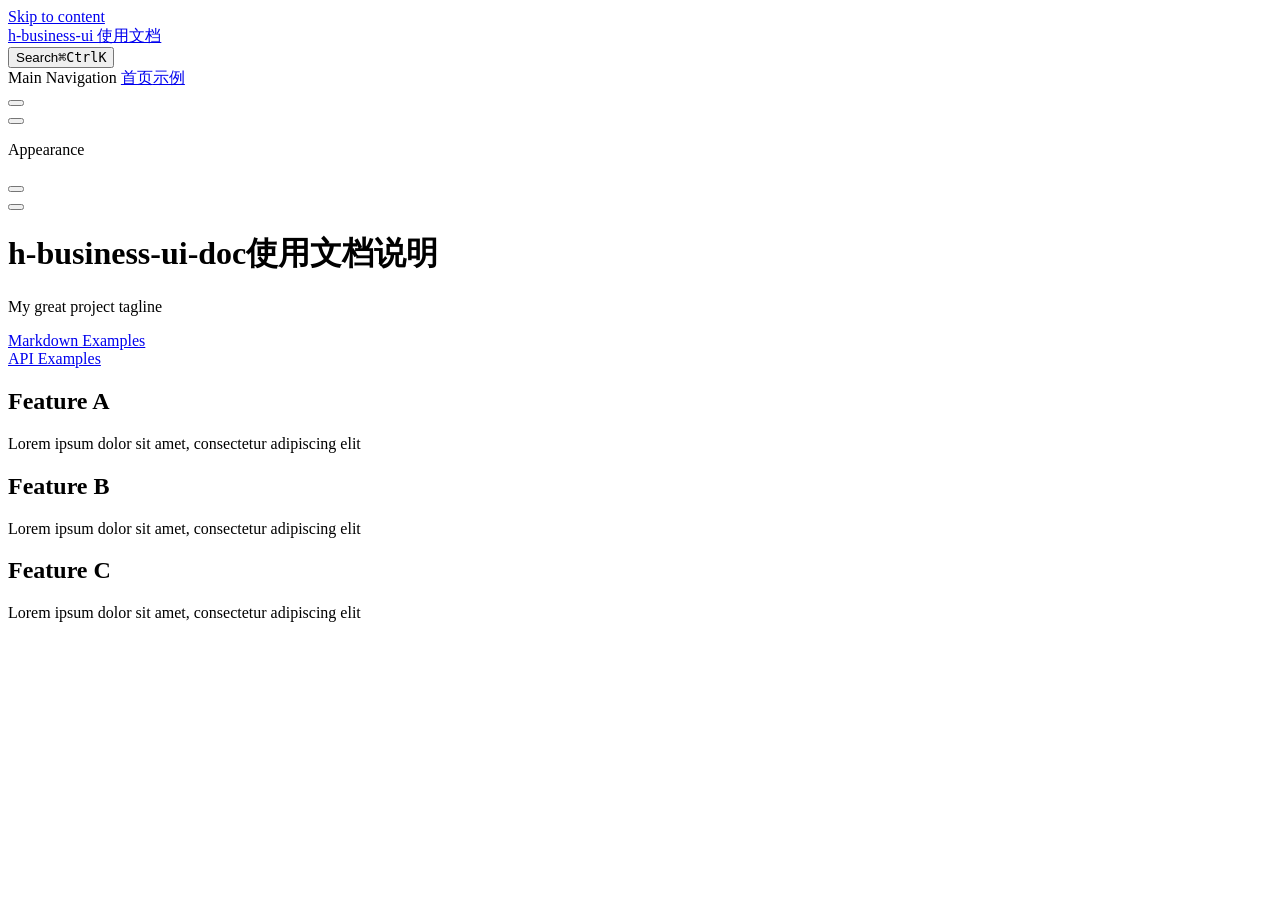
==== commit 36f1193f: "Add files via upload" ====
--- a/index.html
+++ b/index.html
@@ -6,20 +6,20 @@
     <title>h-business-ui 使用文档</title>
     <meta name="description" content="使用文档说明">
     <meta name="generator" content="VitePress v2.0.0-alpha.17">
-    <link rel="preload stylesheet" href="/assets/style.CDRLwDUX.css" as="style">
-    <link rel="preload stylesheet" href="/vp-icons.css" as="style">
+    <link rel="preload stylesheet" href="/h-business-ui/assets/style.BMhLXWyT.css" as="style">
+    <link rel="preload stylesheet" href="/h-business-ui/vp-icons.css" as="style">
     
-    <script type="module" src="/assets/app.D4HVDoeq.js"></script>
-    <link rel="preload" href="/assets/inter-roman-latin.Cy4MYw_J.woff2" as="font" type="font/woff2" crossorigin="">
-    <link rel="modulepreload" href="/assets/chunks/theme.i3e_XAoH.js">
-    <link rel="modulepreload" href="/assets/chunks/framework.BCinM-sZ.js">
-    <link rel="modulepreload" href="/assets/index.md.DztcwTNm.lean.js">
+    <script type="module" src="/h-business-ui/assets/app.C_IIfNil.js"></script>
+    <link rel="preload" href="/h-business-ui/assets/inter-roman-latin.Cy4MYw_J.woff2" as="font" type="font/woff2" crossorigin="">
+    <link rel="modulepreload" href="/h-business-ui/assets/chunks/theme.D_oxTKlw.js">
+    <link rel="modulepreload" href="/h-business-ui/assets/chunks/framework.BFNoAZTA.js">
+    <link rel="modulepreload" href="/h-business-ui/assets/index.md.D03NJGLQ.lean.js">
     <script id="check-dark-mode">(()=>{const e=localStorage.getItem("vitepress-theme-appearance")||"auto",a=window.matchMedia("(prefers-color-scheme: dark)").matches;(!e||e==="auto"?a:e==="dark")&&document.documentElement.classList.add("dark")})();</script>
     <script id="check-mac-os">document.documentElement.classList.toggle("mac",/Mac|iPhone|iPod|iPad/i.test(navigator.platform));</script>
   </head>
   <body>
-    <div id="app"><div class="Layout" data-v-b2010d65><!--[--><!--]--><!--[--><span tabindex="-1" data-v-285f747e></span><a href="#VPContent" class="VPSkipLink visually-hidden" data-v-285f747e>Skip to content</a><!--]--><!----><header class="VPNav" data-v-b2010d65 data-v-c68f675b><div class="VPNavBar home top" data-v-c68f675b data-v-54bb0c1b><div class="wrapper" data-v-54bb0c1b><div class="container" data-v-54bb0c1b><div class="title" data-v-54bb0c1b><div class="VPNavBarTitle" data-v-54bb0c1b data-v-f8acc24b><a class="title" href="/" data-v-f8acc24b><!--[--><!--]--><!--[--><img class="VPImage logo" src="/logo.png" alt data-v-4406cd5e><!--]--><span data-v-f8acc24b>h-business-ui 使用文档</span><!--[--><!--]--></a></div></div><div class="content" data-v-54bb0c1b><div class="content-body" data-v-54bb0c1b><!--[--><!--]--><div class="VPNavBarSearch search" data-v-54bb0c1b data-v-f87ade26><!--[--><button type="button" class="VPNavBarSearchButton" aria-label="Search" aria-keyshortcuts="/ control+k meta+k" data-v-f87ade26 data-v-c5226865><span class="vpi-search" aria-hidden="true" data-v-c5226865></span><span class="text" data-v-c5226865>Search</span><span class="keys" aria-hidden="true" data-v-c5226865><kbd class="key-cmd" data-v-c5226865>⌘</kbd><kbd class="key-ctrl" data-v-c5226865>Ctrl</kbd><kbd data-v-c5226865>K</kbd></span></button><!----><!--]--></div><nav aria-labelledby="main-nav-aria-label" class="VPNavBarMenu menu" data-v-54bb0c1b data-v-f164a7b2><span id="main-nav-aria-label" class="visually-hidden" data-v-f164a7b2> Main Navigation </span><!--[--><!--[--><a class="VPLink link VPNavBarMenuLink active" href="/" tabindex="0" data-v-f164a7b2 data-v-f7a4a34a><!--[--><span data-v-f7a4a34a>首页</span><!--]--></a><!--]--><!--[--><a class="VPLink link VPNavBarMenuLink" href="/table-examples.html" tabindex="0" data-v-f164a7b2 data-v-f7a4a34a><!--[--><span data-v-f7a4a34a>示例</span><!--]--></a><!--]--><!--]--></nav><!----><div class="VPNavBarAppearance appearance" data-v-54bb0c1b data-v-f079f2ff><button class="VPSwitch VPSwitchAppearance" type="button" role="switch" title aria-checked="false" data-v-f079f2ff data-v-a43d4be3 data-v-34bb00e2><span class="check" data-v-34bb00e2><span class="icon" data-v-34bb00e2><!--[--><span class="vpi-sun sun" data-v-a43d4be3></span><span class="vpi-moon moon" data-v-a43d4be3></span><!--]--></span></span></button></div><!----><div class="VPFlyout VPNavBarExtra extra" data-v-54bb0c1b data-v-c3aad4c7 data-v-5b7a95a1><button type="button" class="button" aria-haspopup="true" aria-expanded="false" aria-label="extra navigation" data-v-5b7a95a1><span class="vpi-more-horizontal icon" data-v-5b7a95a1></span></button><div class="menu" data-v-5b7a95a1><div class="VPMenu" data-v-5b7a95a1 data-v-9193ca7b><!----><!--[--><!--[--><!----><div class="group" data-v-c3aad4c7><div class="item appearance" data-v-c3aad4c7><p class="label" data-v-c3aad4c7>Appearance</p><div class="appearance-action" data-v-c3aad4c7><button class="VPSwitch VPSwitchAppearance" type="button" role="switch" title aria-checked="false" data-v-c3aad4c7 data-v-a43d4be3 data-v-34bb00e2><span class="check" data-v-34bb00e2><span class="icon" data-v-34bb00e2><!--[--><span class="vpi-sun sun" data-v-a43d4be3></span><span class="vpi-moon moon" data-v-a43d4be3></span><!--]--></span></span></button></div></div></div><!----><!--]--><!--]--></div></div></div><!--[--><!--]--><button type="button" class="VPNavBarHamburger hamburger" aria-label="mobile navigation" aria-expanded="false" aria-controls="VPNavScreen" data-v-54bb0c1b data-v-376c1727><span class="container" data-v-376c1727><span class="top" data-v-376c1727></span><span class="middle" data-v-376c1727></span><span class="bottom" data-v-376c1727></span></span></button></div></div></div></div><div class="divider" data-v-54bb0c1b><div class="divider-line" data-v-54bb0c1b></div></div></div><!----></header><!----><!----><div class="VPContent is-home" id="VPContent" data-v-b2010d65 data-v-a5d2f63d><div class="VPHome" data-v-a5d2f63d data-v-c5d6f45f><!--[--><!--]--><div class="VPHero VPHomeHero" data-v-c5d6f45f data-v-8bea39cc><div class="container" data-v-8bea39cc><div class="main" data-v-8bea39cc><!--[--><!--]--><!--[--><h1 class="heading" data-v-8bea39cc><span class="name clip" data-v-8bea39cc>h-business-ui-doc</span><span class="text" data-v-8bea39cc>使用文档说明</span></h1><p class="tagline" data-v-8bea39cc>My great project tagline</p><!--]--><!--[--><!--]--><div class="actions" data-v-8bea39cc><!--[--><!--]--><!--[--><div class="action" data-v-8bea39cc><a class="VPButton medium brand" href="/markdown-examples.html" data-v-8bea39cc data-v-7730f0a6><!--[-->Markdown Examples<!--]--></a></div><div class="action" data-v-8bea39cc><a class="VPButton medium alt" href="/api-examples.html" data-v-8bea39cc data-v-7730f0a6><!--[-->API Examples<!--]--></a></div><!--]--></div><!--[--><!--]--></div><!----></div></div><!--[--><!--]--><!--[--><!--]--><div class="VPFeatures VPHomeFeatures" data-v-c5d6f45f data-v-5b4d7ea2><div class="container" data-v-5b4d7ea2><div class="items" data-v-5b4d7ea2><!--[--><div class="grid-3 item" data-v-5b4d7ea2><div class="VPLink no-icon VPFeature" data-v-5b4d7ea2 data-v-d35fb6f4><!--[--><article class="box" data-v-d35fb6f4><!----><h2 class="title" data-v-d35fb6f4>Feature A</h2><p class="details" data-v-d35fb6f4>Lorem ipsum dolor sit amet, consectetur adipiscing elit</p><!----></article><!--]--></div></div><div class="grid-3 item" data-v-5b4d7ea2><div class="VPLink no-icon VPFeature" data-v-5b4d7ea2 data-v-d35fb6f4><!--[--><article class="box" data-v-d35fb6f4><!----><h2 class="title" data-v-d35fb6f4>Feature B</h2><p class="details" data-v-d35fb6f4>Lorem ipsum dolor sit amet, consectetur adipiscing elit</p><!----></article><!--]--></div></div><div class="grid-3 item" data-v-5b4d7ea2><div class="VPLink no-icon VPFeature" data-v-5b4d7ea2 data-v-d35fb6f4><!--[--><article class="box" data-v-d35fb6f4><!----><h2 class="title" data-v-d35fb6f4>Feature C</h2><p class="details" data-v-d35fb6f4>Lorem ipsum dolor sit amet, consectetur adipiscing elit</p><!----></article><!--]--></div></div><!--]--></div></div></div><!--[--><!--]--><div class="vp-doc container" style="" data-v-c5d6f45f data-v-8b35f5e5><!--[--><div style="position:relative;" data-v-c5d6f45f><div></div></div><!--]--></div></div></div><!----><!--[--><!--]--></div></div>
-    <script>window.__VP_HASH_MAP__=JSON.parse("{\"api-examples.md\":\"B-NW0GZp\",\"dialog-examples.md\":\"D20d5ZkY\",\"dynamic-form-examples.md\":\"DDPLot8a\",\"form-examples.md\":\"CbJPIM6k\",\"form-table-examples.md\":\"eSREHUUB\",\"index.md\":\"DztcwTNm\",\"markdown-examples.md\":\"DzuoqYD9\",\"table-examples.md\":\"DvNx_oKL\"}");window.__VP_SITE_DATA__=JSON.parse("{\"lang\":\"zh-CN\",\"dir\":\"ltr\",\"title\":\"h-business-ui 使用文档\",\"description\":\"使用文档说明\",\"base\":\"/\",\"head\":[],\"router\":{\"prefetchLinks\":true},\"appearance\":true,\"themeConfig\":{\"logo\":\"/logo.png\",\"lastUpdatedText\":\"最后更新时间\",\"search\":{\"provider\":\"local\"},\"nav\":[{\"text\":\"首页\",\"link\":\"/\"},{\"text\":\"示例\",\"link\":\"/table-examples\"}],\"outline\":{\"level\":\"deep\",\"label\":\"页面导航\"},\"docFooter\":{\"prev\":\"上一章\",\"next\":\"下一章\"},\"sidebar\":[{\"text\":\"示例\",\"items\":[{\"text\":\"表格示例\",\"link\":\"/table-examples\"},{\"text\":\"查询表单示例\",\"link\":\"/form-examples\"},{\"text\":\"查询表格示例\",\"link\":\"/form-table-examples\"},{\"text\":\"动态表单示例\",\"link\":\"/dynamic-form-examples\"},{\"text\":\"弹框示例\",\"link\":\"/dialog-examples\"}]}]},\"locales\":{},\"scrollOffset\":134,\"cleanUrls\":false,\"additionalConfig\":{}}");</script>
+    <div id="app"><div class="Layout" data-v-b2010d65><!--[--><!--]--><!--[--><span tabindex="-1" data-v-285f747e></span><a href="#VPContent" class="VPSkipLink visually-hidden" data-v-285f747e>Skip to content</a><!--]--><!----><header class="VPNav" data-v-b2010d65 data-v-c68f675b><div class="VPNavBar home top" data-v-c68f675b data-v-54bb0c1b><div class="wrapper" data-v-54bb0c1b><div class="container" data-v-54bb0c1b><div class="title" data-v-54bb0c1b><div class="VPNavBarTitle" data-v-54bb0c1b data-v-f8acc24b><a class="title" href="/h-business-ui/" data-v-f8acc24b><!--[--><!--]--><!--[--><img class="VPImage logo" src="/h-business-ui/logo.png" alt data-v-4406cd5e><!--]--><span data-v-f8acc24b>h-business-ui 使用文档</span><!--[--><!--]--></a></div></div><div class="content" data-v-54bb0c1b><div class="content-body" data-v-54bb0c1b><!--[--><!--]--><div class="VPNavBarSearch search" data-v-54bb0c1b data-v-f87ade26><!--[--><button type="button" class="VPNavBarSearchButton" aria-label="Search" aria-keyshortcuts="/ control+k meta+k" data-v-f87ade26 data-v-c5226865><span class="vpi-search" aria-hidden="true" data-v-c5226865></span><span class="text" data-v-c5226865>Search</span><span class="keys" aria-hidden="true" data-v-c5226865><kbd class="key-cmd" data-v-c5226865>⌘</kbd><kbd class="key-ctrl" data-v-c5226865>Ctrl</kbd><kbd data-v-c5226865>K</kbd></span></button><!----><!--]--></div><nav aria-labelledby="main-nav-aria-label" class="VPNavBarMenu menu" data-v-54bb0c1b data-v-f164a7b2><span id="main-nav-aria-label" class="visually-hidden" data-v-f164a7b2> Main Navigation </span><!--[--><!--[--><a class="VPLink link VPNavBarMenuLink active" href="/h-business-ui/" tabindex="0" data-v-f164a7b2 data-v-f7a4a34a><!--[--><span data-v-f7a4a34a>首页</span><!--]--></a><!--]--><!--[--><a class="VPLink link VPNavBarMenuLink" href="/h-business-ui/table-examples.html" tabindex="0" data-v-f164a7b2 data-v-f7a4a34a><!--[--><span data-v-f7a4a34a>示例</span><!--]--></a><!--]--><!--]--></nav><!----><div class="VPNavBarAppearance appearance" data-v-54bb0c1b data-v-f079f2ff><button class="VPSwitch VPSwitchAppearance" type="button" role="switch" title aria-checked="false" data-v-f079f2ff data-v-a43d4be3 data-v-34bb00e2><span class="check" data-v-34bb00e2><span class="icon" data-v-34bb00e2><!--[--><span class="vpi-sun sun" data-v-a43d4be3></span><span class="vpi-moon moon" data-v-a43d4be3></span><!--]--></span></span></button></div><!----><div class="VPFlyout VPNavBarExtra extra" data-v-54bb0c1b data-v-c3aad4c7 data-v-5b7a95a1><button type="button" class="button" aria-haspopup="true" aria-expanded="false" aria-label="extra navigation" data-v-5b7a95a1><span class="vpi-more-horizontal icon" data-v-5b7a95a1></span></button><div class="menu" data-v-5b7a95a1><div class="VPMenu" data-v-5b7a95a1 data-v-9193ca7b><!----><!--[--><!--[--><!----><div class="group" data-v-c3aad4c7><div class="item appearance" data-v-c3aad4c7><p class="label" data-v-c3aad4c7>Appearance</p><div class="appearance-action" data-v-c3aad4c7><button class="VPSwitch VPSwitchAppearance" type="button" role="switch" title aria-checked="false" data-v-c3aad4c7 data-v-a43d4be3 data-v-34bb00e2><span class="check" data-v-34bb00e2><span class="icon" data-v-34bb00e2><!--[--><span class="vpi-sun sun" data-v-a43d4be3></span><span class="vpi-moon moon" data-v-a43d4be3></span><!--]--></span></span></button></div></div></div><!----><!--]--><!--]--></div></div></div><!--[--><!--]--><button type="button" class="VPNavBarHamburger hamburger" aria-label="mobile navigation" aria-expanded="false" aria-controls="VPNavScreen" data-v-54bb0c1b data-v-376c1727><span class="container" data-v-376c1727><span class="top" data-v-376c1727></span><span class="middle" data-v-376c1727></span><span class="bottom" data-v-376c1727></span></span></button></div></div></div></div><div class="divider" data-v-54bb0c1b><div class="divider-line" data-v-54bb0c1b></div></div></div><!----></header><!----><!----><div class="VPContent is-home" id="VPContent" data-v-b2010d65 data-v-a5d2f63d><div class="VPHome" data-v-a5d2f63d data-v-c5d6f45f><!--[--><!--]--><div class="VPHero VPHomeHero" data-v-c5d6f45f data-v-8bea39cc><div class="container" data-v-8bea39cc><div class="main" data-v-8bea39cc><!--[--><!--]--><!--[--><h1 class="heading" data-v-8bea39cc><span class="name clip" data-v-8bea39cc>h-business-ui-doc</span><span class="text" data-v-8bea39cc>使用文档说明</span></h1><p class="tagline" data-v-8bea39cc>My great project tagline</p><!--]--><!--[--><!--]--><div class="actions" data-v-8bea39cc><!--[--><!--]--><!--[--><div class="action" data-v-8bea39cc><a class="VPButton medium brand" href="/h-business-ui/markdown-examples.html" data-v-8bea39cc data-v-7730f0a6><!--[-->Markdown Examples<!--]--></a></div><div class="action" data-v-8bea39cc><a class="VPButton medium alt" href="/h-business-ui/api-examples.html" data-v-8bea39cc data-v-7730f0a6><!--[-->API Examples<!--]--></a></div><!--]--></div><!--[--><!--]--></div><!----></div></div><!--[--><!--]--><!--[--><!--]--><div class="VPFeatures VPHomeFeatures" data-v-c5d6f45f data-v-5b4d7ea2><div class="container" data-v-5b4d7ea2><div class="items" data-v-5b4d7ea2><!--[--><div class="grid-3 item" data-v-5b4d7ea2><div class="VPLink no-icon VPFeature" data-v-5b4d7ea2 data-v-d35fb6f4><!--[--><article class="box" data-v-d35fb6f4><!----><h2 class="title" data-v-d35fb6f4>Feature A</h2><p class="details" data-v-d35fb6f4>Lorem ipsum dolor sit amet, consectetur adipiscing elit</p><!----></article><!--]--></div></div><div class="grid-3 item" data-v-5b4d7ea2><div class="VPLink no-icon VPFeature" data-v-5b4d7ea2 data-v-d35fb6f4><!--[--><article class="box" data-v-d35fb6f4><!----><h2 class="title" data-v-d35fb6f4>Feature B</h2><p class="details" data-v-d35fb6f4>Lorem ipsum dolor sit amet, consectetur adipiscing elit</p><!----></article><!--]--></div></div><div class="grid-3 item" data-v-5b4d7ea2><div class="VPLink no-icon VPFeature" data-v-5b4d7ea2 data-v-d35fb6f4><!--[--><article class="box" data-v-d35fb6f4><!----><h2 class="title" data-v-d35fb6f4>Feature C</h2><p class="details" data-v-d35fb6f4>Lorem ipsum dolor sit amet, consectetur adipiscing elit</p><!----></article><!--]--></div></div><!--]--></div></div></div><!--[--><!--]--><div class="vp-doc container" style="" data-v-c5d6f45f data-v-8b35f5e5><!--[--><div style="position:relative;" data-v-c5d6f45f><div></div></div><!--]--></div></div></div><!----><!--[--><!--]--></div></div>
+    <script>window.__VP_HASH_MAP__=JSON.parse("{\"api-examples.md\":\"BG6mQfhS\",\"dialog-examples.md\":\"BVg8GLw6\",\"dynamic-form-examples.md\":\"CrxW5QM4\",\"form-examples.md\":\"CYox9WuE\",\"form-table-examples.md\":\"29VmD8O3\",\"index.md\":\"D03NJGLQ\",\"markdown-examples.md\":\"jrkR5_ts\",\"table-examples.md\":\"DeYG_Ltg\"}");window.__VP_SITE_DATA__=JSON.parse("{\"lang\":\"zh-CN\",\"dir\":\"ltr\",\"title\":\"h-business-ui 使用文档\",\"description\":\"使用文档说明\",\"base\":\"/h-business-ui/\",\"head\":[],\"router\":{\"prefetchLinks\":true},\"appearance\":true,\"themeConfig\":{\"logo\":\"/logo.png\",\"lastUpdatedText\":\"最后更新时间\",\"search\":{\"provider\":\"local\"},\"nav\":[{\"text\":\"首页\",\"link\":\"/\"},{\"text\":\"示例\",\"link\":\"/table-examples\"}],\"outline\":{\"level\":\"deep\",\"label\":\"页面导航\"},\"docFooter\":{\"prev\":\"上一章\",\"next\":\"下一章\"},\"sidebar\":[{\"text\":\"示例\",\"items\":[{\"text\":\"表格示例\",\"link\":\"/table-examples\"},{\"text\":\"查询表单示例\",\"link\":\"/form-examples\"},{\"text\":\"查询表格示例\",\"link\":\"/form-table-examples\"},{\"text\":\"动态表单示例\",\"link\":\"/dynamic-form-examples\"},{\"text\":\"弹框示例\",\"link\":\"/dialog-examples\"}]}]},\"locales\":{},\"scrollOffset\":134,\"cleanUrls\":false,\"additionalConfig\":{}}");</script>
     
   </body>
 </html>
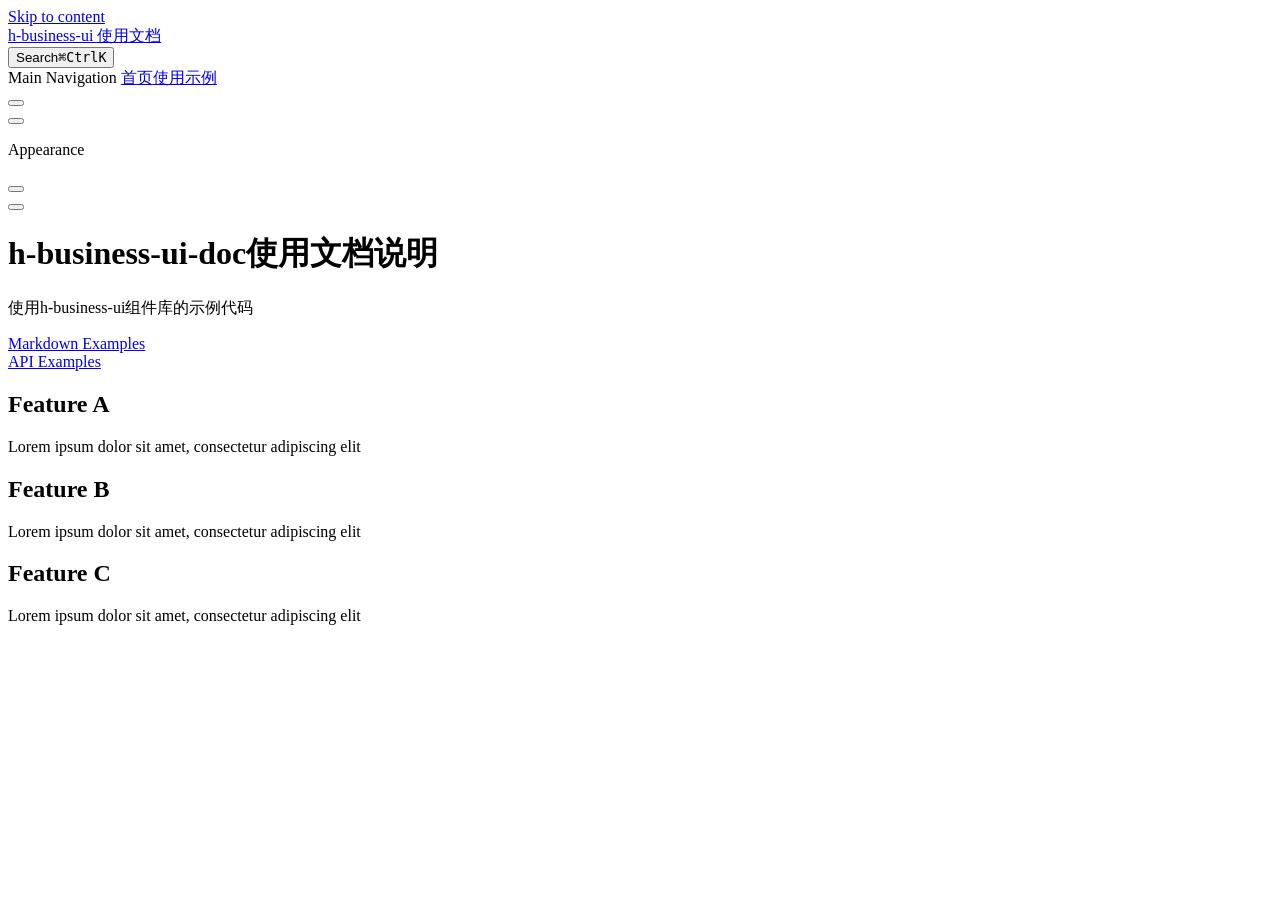
==== commit fe56f097: "Add files via upload" ====
--- a/index.html
+++ b/index.html
@@ -9,17 +9,18 @@
     <link rel="preload stylesheet" href="/h-business-ui/assets/style.BMhLXWyT.css" as="style">
     <link rel="preload stylesheet" href="/h-business-ui/vp-icons.css" as="style">
     
-    <script type="module" src="/h-business-ui/assets/app.C_IIfNil.js"></script>
+    <script type="module" src="/h-business-ui/assets/app.BEmbTRUG.js"></script>
     <link rel="preload" href="/h-business-ui/assets/inter-roman-latin.Cy4MYw_J.woff2" as="font" type="font/woff2" crossorigin="">
-    <link rel="modulepreload" href="/h-business-ui/assets/chunks/theme.D_oxTKlw.js">
-    <link rel="modulepreload" href="/h-business-ui/assets/chunks/framework.BFNoAZTA.js">
-    <link rel="modulepreload" href="/h-business-ui/assets/index.md.D03NJGLQ.lean.js">
+    <link rel="modulepreload" href="/h-business-ui/assets/chunks/theme.D6s_f_OY.js">
+    <link rel="modulepreload" href="/h-business-ui/assets/chunks/framework.CnaLg4tE.js">
+    <link rel="modulepreload" href="/h-business-ui/assets/index.md.VHrbx2pj.lean.js">
+    <link rel="icon" href="/favicons.ico">
     <script id="check-dark-mode">(()=>{const e=localStorage.getItem("vitepress-theme-appearance")||"auto",a=window.matchMedia("(prefers-color-scheme: dark)").matches;(!e||e==="auto"?a:e==="dark")&&document.documentElement.classList.add("dark")})();</script>
     <script id="check-mac-os">document.documentElement.classList.toggle("mac",/Mac|iPhone|iPod|iPad/i.test(navigator.platform));</script>
   </head>
   <body>
-    <div id="app"><div class="Layout" data-v-b2010d65><!--[--><!--]--><!--[--><span tabindex="-1" data-v-285f747e></span><a href="#VPContent" class="VPSkipLink visually-hidden" data-v-285f747e>Skip to content</a><!--]--><!----><header class="VPNav" data-v-b2010d65 data-v-c68f675b><div class="VPNavBar home top" data-v-c68f675b data-v-54bb0c1b><div class="wrapper" data-v-54bb0c1b><div class="container" data-v-54bb0c1b><div class="title" data-v-54bb0c1b><div class="VPNavBarTitle" data-v-54bb0c1b data-v-f8acc24b><a class="title" href="/h-business-ui/" data-v-f8acc24b><!--[--><!--]--><!--[--><img class="VPImage logo" src="/h-business-ui/logo.png" alt data-v-4406cd5e><!--]--><span data-v-f8acc24b>h-business-ui 使用文档</span><!--[--><!--]--></a></div></div><div class="content" data-v-54bb0c1b><div class="content-body" data-v-54bb0c1b><!--[--><!--]--><div class="VPNavBarSearch search" data-v-54bb0c1b data-v-f87ade26><!--[--><button type="button" class="VPNavBarSearchButton" aria-label="Search" aria-keyshortcuts="/ control+k meta+k" data-v-f87ade26 data-v-c5226865><span class="vpi-search" aria-hidden="true" data-v-c5226865></span><span class="text" data-v-c5226865>Search</span><span class="keys" aria-hidden="true" data-v-c5226865><kbd class="key-cmd" data-v-c5226865>⌘</kbd><kbd class="key-ctrl" data-v-c5226865>Ctrl</kbd><kbd data-v-c5226865>K</kbd></span></button><!----><!--]--></div><nav aria-labelledby="main-nav-aria-label" class="VPNavBarMenu menu" data-v-54bb0c1b data-v-f164a7b2><span id="main-nav-aria-label" class="visually-hidden" data-v-f164a7b2> Main Navigation </span><!--[--><!--[--><a class="VPLink link VPNavBarMenuLink active" href="/h-business-ui/" tabindex="0" data-v-f164a7b2 data-v-f7a4a34a><!--[--><span data-v-f7a4a34a>首页</span><!--]--></a><!--]--><!--[--><a class="VPLink link VPNavBarMenuLink" href="/h-business-ui/table-examples.html" tabindex="0" data-v-f164a7b2 data-v-f7a4a34a><!--[--><span data-v-f7a4a34a>示例</span><!--]--></a><!--]--><!--]--></nav><!----><div class="VPNavBarAppearance appearance" data-v-54bb0c1b data-v-f079f2ff><button class="VPSwitch VPSwitchAppearance" type="button" role="switch" title aria-checked="false" data-v-f079f2ff data-v-a43d4be3 data-v-34bb00e2><span class="check" data-v-34bb00e2><span class="icon" data-v-34bb00e2><!--[--><span class="vpi-sun sun" data-v-a43d4be3></span><span class="vpi-moon moon" data-v-a43d4be3></span><!--]--></span></span></button></div><!----><div class="VPFlyout VPNavBarExtra extra" data-v-54bb0c1b data-v-c3aad4c7 data-v-5b7a95a1><button type="button" class="button" aria-haspopup="true" aria-expanded="false" aria-label="extra navigation" data-v-5b7a95a1><span class="vpi-more-horizontal icon" data-v-5b7a95a1></span></button><div class="menu" data-v-5b7a95a1><div class="VPMenu" data-v-5b7a95a1 data-v-9193ca7b><!----><!--[--><!--[--><!----><div class="group" data-v-c3aad4c7><div class="item appearance" data-v-c3aad4c7><p class="label" data-v-c3aad4c7>Appearance</p><div class="appearance-action" data-v-c3aad4c7><button class="VPSwitch VPSwitchAppearance" type="button" role="switch" title aria-checked="false" data-v-c3aad4c7 data-v-a43d4be3 data-v-34bb00e2><span class="check" data-v-34bb00e2><span class="icon" data-v-34bb00e2><!--[--><span class="vpi-sun sun" data-v-a43d4be3></span><span class="vpi-moon moon" data-v-a43d4be3></span><!--]--></span></span></button></div></div></div><!----><!--]--><!--]--></div></div></div><!--[--><!--]--><button type="button" class="VPNavBarHamburger hamburger" aria-label="mobile navigation" aria-expanded="false" aria-controls="VPNavScreen" data-v-54bb0c1b data-v-376c1727><span class="container" data-v-376c1727><span class="top" data-v-376c1727></span><span class="middle" data-v-376c1727></span><span class="bottom" data-v-376c1727></span></span></button></div></div></div></div><div class="divider" data-v-54bb0c1b><div class="divider-line" data-v-54bb0c1b></div></div></div><!----></header><!----><!----><div class="VPContent is-home" id="VPContent" data-v-b2010d65 data-v-a5d2f63d><div class="VPHome" data-v-a5d2f63d data-v-c5d6f45f><!--[--><!--]--><div class="VPHero VPHomeHero" data-v-c5d6f45f data-v-8bea39cc><div class="container" data-v-8bea39cc><div class="main" data-v-8bea39cc><!--[--><!--]--><!--[--><h1 class="heading" data-v-8bea39cc><span class="name clip" data-v-8bea39cc>h-business-ui-doc</span><span class="text" data-v-8bea39cc>使用文档说明</span></h1><p class="tagline" data-v-8bea39cc>My great project tagline</p><!--]--><!--[--><!--]--><div class="actions" data-v-8bea39cc><!--[--><!--]--><!--[--><div class="action" data-v-8bea39cc><a class="VPButton medium brand" href="/h-business-ui/markdown-examples.html" data-v-8bea39cc data-v-7730f0a6><!--[-->Markdown Examples<!--]--></a></div><div class="action" data-v-8bea39cc><a class="VPButton medium alt" href="/h-business-ui/api-examples.html" data-v-8bea39cc data-v-7730f0a6><!--[-->API Examples<!--]--></a></div><!--]--></div><!--[--><!--]--></div><!----></div></div><!--[--><!--]--><!--[--><!--]--><div class="VPFeatures VPHomeFeatures" data-v-c5d6f45f data-v-5b4d7ea2><div class="container" data-v-5b4d7ea2><div class="items" data-v-5b4d7ea2><!--[--><div class="grid-3 item" data-v-5b4d7ea2><div class="VPLink no-icon VPFeature" data-v-5b4d7ea2 data-v-d35fb6f4><!--[--><article class="box" data-v-d35fb6f4><!----><h2 class="title" data-v-d35fb6f4>Feature A</h2><p class="details" data-v-d35fb6f4>Lorem ipsum dolor sit amet, consectetur adipiscing elit</p><!----></article><!--]--></div></div><div class="grid-3 item" data-v-5b4d7ea2><div class="VPLink no-icon VPFeature" data-v-5b4d7ea2 data-v-d35fb6f4><!--[--><article class="box" data-v-d35fb6f4><!----><h2 class="title" data-v-d35fb6f4>Feature B</h2><p class="details" data-v-d35fb6f4>Lorem ipsum dolor sit amet, consectetur adipiscing elit</p><!----></article><!--]--></div></div><div class="grid-3 item" data-v-5b4d7ea2><div class="VPLink no-icon VPFeature" data-v-5b4d7ea2 data-v-d35fb6f4><!--[--><article class="box" data-v-d35fb6f4><!----><h2 class="title" data-v-d35fb6f4>Feature C</h2><p class="details" data-v-d35fb6f4>Lorem ipsum dolor sit amet, consectetur adipiscing elit</p><!----></article><!--]--></div></div><!--]--></div></div></div><!--[--><!--]--><div class="vp-doc container" style="" data-v-c5d6f45f data-v-8b35f5e5><!--[--><div style="position:relative;" data-v-c5d6f45f><div></div></div><!--]--></div></div></div><!----><!--[--><!--]--></div></div>
-    <script>window.__VP_HASH_MAP__=JSON.parse("{\"api-examples.md\":\"BG6mQfhS\",\"dialog-examples.md\":\"BVg8GLw6\",\"dynamic-form-examples.md\":\"CrxW5QM4\",\"form-examples.md\":\"CYox9WuE\",\"form-table-examples.md\":\"29VmD8O3\",\"index.md\":\"D03NJGLQ\",\"markdown-examples.md\":\"jrkR5_ts\",\"table-examples.md\":\"DeYG_Ltg\"}");window.__VP_SITE_DATA__=JSON.parse("{\"lang\":\"zh-CN\",\"dir\":\"ltr\",\"title\":\"h-business-ui 使用文档\",\"description\":\"使用文档说明\",\"base\":\"/h-business-ui/\",\"head\":[],\"router\":{\"prefetchLinks\":true},\"appearance\":true,\"themeConfig\":{\"logo\":\"/logo.png\",\"lastUpdatedText\":\"最后更新时间\",\"search\":{\"provider\":\"local\"},\"nav\":[{\"text\":\"首页\",\"link\":\"/\"},{\"text\":\"示例\",\"link\":\"/table-examples\"}],\"outline\":{\"level\":\"deep\",\"label\":\"页面导航\"},\"docFooter\":{\"prev\":\"上一章\",\"next\":\"下一章\"},\"sidebar\":[{\"text\":\"示例\",\"items\":[{\"text\":\"表格示例\",\"link\":\"/table-examples\"},{\"text\":\"查询表单示例\",\"link\":\"/form-examples\"},{\"text\":\"查询表格示例\",\"link\":\"/form-table-examples\"},{\"text\":\"动态表单示例\",\"link\":\"/dynamic-form-examples\"},{\"text\":\"弹框示例\",\"link\":\"/dialog-examples\"}]}]},\"locales\":{},\"scrollOffset\":134,\"cleanUrls\":false,\"additionalConfig\":{}}");</script>
+    <div id="app"><div class="Layout" data-v-b2010d65><!--[--><!--]--><!--[--><span tabindex="-1" data-v-285f747e></span><a href="#VPContent" class="VPSkipLink visually-hidden" data-v-285f747e>Skip to content</a><!--]--><!----><header class="VPNav" data-v-b2010d65 data-v-c68f675b><div class="VPNavBar home top" data-v-c68f675b data-v-54bb0c1b><div class="wrapper" data-v-54bb0c1b><div class="container" data-v-54bb0c1b><div class="title" data-v-54bb0c1b><div class="VPNavBarTitle" data-v-54bb0c1b data-v-f8acc24b><a class="title" href="/h-business-ui/" data-v-f8acc24b><!--[--><!--]--><!--[--><img class="VPImage logo" src="/h-business-ui/logo.png" alt data-v-4406cd5e><!--]--><span data-v-f8acc24b>h-business-ui 使用文档</span><!--[--><!--]--></a></div></div><div class="content" data-v-54bb0c1b><div class="content-body" data-v-54bb0c1b><!--[--><!--]--><div class="VPNavBarSearch search" data-v-54bb0c1b data-v-f87ade26><!--[--><button type="button" class="VPNavBarSearchButton" aria-label="Search" aria-keyshortcuts="/ control+k meta+k" data-v-f87ade26 data-v-c5226865><span class="vpi-search" aria-hidden="true" data-v-c5226865></span><span class="text" data-v-c5226865>Search</span><span class="keys" aria-hidden="true" data-v-c5226865><kbd class="key-cmd" data-v-c5226865>⌘</kbd><kbd class="key-ctrl" data-v-c5226865>Ctrl</kbd><kbd data-v-c5226865>K</kbd></span></button><!----><!--]--></div><nav aria-labelledby="main-nav-aria-label" class="VPNavBarMenu menu" data-v-54bb0c1b data-v-f164a7b2><span id="main-nav-aria-label" class="visually-hidden" data-v-f164a7b2> Main Navigation </span><!--[--><!--[--><a class="VPLink link VPNavBarMenuLink active" href="/h-business-ui/" tabindex="0" data-v-f164a7b2 data-v-f7a4a34a><!--[--><span data-v-f7a4a34a>首页</span><!--]--></a><!--]--><!--[--><a class="VPLink link VPNavBarMenuLink" href="/h-business-ui/table-examples.html" tabindex="0" data-v-f164a7b2 data-v-f7a4a34a><!--[--><span data-v-f7a4a34a>使用示例</span><!--]--></a><!--]--><!--]--></nav><!----><div class="VPNavBarAppearance appearance" data-v-54bb0c1b data-v-f079f2ff><button class="VPSwitch VPSwitchAppearance" type="button" role="switch" title aria-checked="false" data-v-f079f2ff data-v-a43d4be3 data-v-34bb00e2><span class="check" data-v-34bb00e2><span class="icon" data-v-34bb00e2><!--[--><span class="vpi-sun sun" data-v-a43d4be3></span><span class="vpi-moon moon" data-v-a43d4be3></span><!--]--></span></span></button></div><!----><div class="VPFlyout VPNavBarExtra extra" data-v-54bb0c1b data-v-c3aad4c7 data-v-5b7a95a1><button type="button" class="button" aria-haspopup="true" aria-expanded="false" aria-label="extra navigation" data-v-5b7a95a1><span class="vpi-more-horizontal icon" data-v-5b7a95a1></span></button><div class="menu" data-v-5b7a95a1><div class="VPMenu" data-v-5b7a95a1 data-v-9193ca7b><!----><!--[--><!--[--><!----><div class="group" data-v-c3aad4c7><div class="item appearance" data-v-c3aad4c7><p class="label" data-v-c3aad4c7>Appearance</p><div class="appearance-action" data-v-c3aad4c7><button class="VPSwitch VPSwitchAppearance" type="button" role="switch" title aria-checked="false" data-v-c3aad4c7 data-v-a43d4be3 data-v-34bb00e2><span class="check" data-v-34bb00e2><span class="icon" data-v-34bb00e2><!--[--><span class="vpi-sun sun" data-v-a43d4be3></span><span class="vpi-moon moon" data-v-a43d4be3></span><!--]--></span></span></button></div></div></div><!----><!--]--><!--]--></div></div></div><!--[--><!--]--><button type="button" class="VPNavBarHamburger hamburger" aria-label="mobile navigation" aria-expanded="false" aria-controls="VPNavScreen" data-v-54bb0c1b data-v-376c1727><span class="container" data-v-376c1727><span class="top" data-v-376c1727></span><span class="middle" data-v-376c1727></span><span class="bottom" data-v-376c1727></span></span></button></div></div></div></div><div class="divider" data-v-54bb0c1b><div class="divider-line" data-v-54bb0c1b></div></div></div><!----></header><!----><!----><div class="VPContent is-home" id="VPContent" data-v-b2010d65 data-v-a5d2f63d><div class="VPHome" data-v-a5d2f63d data-v-c5d6f45f><!--[--><!--]--><div class="VPHero VPHomeHero" data-v-c5d6f45f data-v-8bea39cc><div class="container" data-v-8bea39cc><div class="main" data-v-8bea39cc><!--[--><!--]--><!--[--><h1 class="heading" data-v-8bea39cc><span class="name clip" data-v-8bea39cc>h-business-ui-doc</span><span class="text" data-v-8bea39cc>使用文档说明</span></h1><p class="tagline" data-v-8bea39cc>使用h-business-ui组件库的示例代码</p><!--]--><!--[--><!--]--><div class="actions" data-v-8bea39cc><!--[--><!--]--><!--[--><div class="action" data-v-8bea39cc><a class="VPButton medium brand" href="/h-business-ui/markdown-examples.html" data-v-8bea39cc data-v-7730f0a6><!--[-->Markdown Examples<!--]--></a></div><div class="action" data-v-8bea39cc><a class="VPButton medium alt" href="/h-business-ui/api-examples.html" data-v-8bea39cc data-v-7730f0a6><!--[-->API Examples<!--]--></a></div><!--]--></div><!--[--><!--]--></div><!----></div></div><!--[--><!--]--><!--[--><!--]--><div class="VPFeatures VPHomeFeatures" data-v-c5d6f45f data-v-5b4d7ea2><div class="container" data-v-5b4d7ea2><div class="items" data-v-5b4d7ea2><!--[--><div class="grid-3 item" data-v-5b4d7ea2><div class="VPLink no-icon VPFeature" data-v-5b4d7ea2 data-v-d35fb6f4><!--[--><article class="box" data-v-d35fb6f4><!----><h2 class="title" data-v-d35fb6f4>Feature A</h2><p class="details" data-v-d35fb6f4>Lorem ipsum dolor sit amet, consectetur adipiscing elit</p><!----></article><!--]--></div></div><div class="grid-3 item" data-v-5b4d7ea2><div class="VPLink no-icon VPFeature" data-v-5b4d7ea2 data-v-d35fb6f4><!--[--><article class="box" data-v-d35fb6f4><!----><h2 class="title" data-v-d35fb6f4>Feature B</h2><p class="details" data-v-d35fb6f4>Lorem ipsum dolor sit amet, consectetur adipiscing elit</p><!----></article><!--]--></div></div><div class="grid-3 item" data-v-5b4d7ea2><div class="VPLink no-icon VPFeature" data-v-5b4d7ea2 data-v-d35fb6f4><!--[--><article class="box" data-v-d35fb6f4><!----><h2 class="title" data-v-d35fb6f4>Feature C</h2><p class="details" data-v-d35fb6f4>Lorem ipsum dolor sit amet, consectetur adipiscing elit</p><!----></article><!--]--></div></div><!--]--></div></div></div><!--[--><!--]--><div class="vp-doc container" style="" data-v-c5d6f45f data-v-8b35f5e5><!--[--><div style="position:relative;" data-v-c5d6f45f><div></div></div><!--]--></div></div></div><!----><!--[--><!--]--></div></div>
+    <script>window.__VP_HASH_MAP__=JSON.parse("{\"api-examples.md\":\"BAY9ou7D\",\"dialog-examples.md\":\"-jZVduq1\",\"dynamic-form-examples.md\":\"BYGk_m2k\",\"form-examples.md\":\"nvK4-L3T\",\"form-table-examples.md\":\"B9lS74NR\",\"index.md\":\"VHrbx2pj\",\"markdown-examples.md\":\"BlDrFppt\",\"pagination-examples.md\":\"DfqerV59\",\"table-examples.md\":\"HD9h8EWQ\"}");window.__VP_SITE_DATA__=JSON.parse("{\"lang\":\"zh-CN\",\"dir\":\"ltr\",\"title\":\"h-business-ui 使用文档\",\"description\":\"使用文档说明\",\"base\":\"/h-business-ui/\",\"head\":[],\"router\":{\"prefetchLinks\":true},\"appearance\":true,\"themeConfig\":{\"logo\":\"/logo.png\",\"lastUpdatedText\":\"最后更新时间\",\"search\":{\"provider\":\"local\"},\"nav\":[{\"text\":\"首页\",\"link\":\"/\"},{\"text\":\"使用示例\",\"link\":\"/table-examples\"}],\"outline\":{\"level\":\"deep\",\"label\":\"页面导航\"},\"docFooter\":{\"prev\":\"上一章\",\"next\":\"下一章\"},\"sidebar\":[{\"text\":\"使用示例\",\"items\":[{\"text\":\"表格示例\",\"link\":\"/table-examples\"},{\"text\":\"查询表单示例\",\"link\":\"/form-examples\"},{\"text\":\"查询表格示例\",\"link\":\"/form-table-examples\"},{\"text\":\"动态表单示例\",\"link\":\"/dynamic-form-examples\"},{\"text\":\"弹框示例\",\"link\":\"/dialog-examples\"},{\"text\":\"分页示例\",\"link\":\"/pagination-examples\"}]}]},\"locales\":{},\"scrollOffset\":134,\"cleanUrls\":false,\"additionalConfig\":{}}");</script>
     
   </body>
 </html>
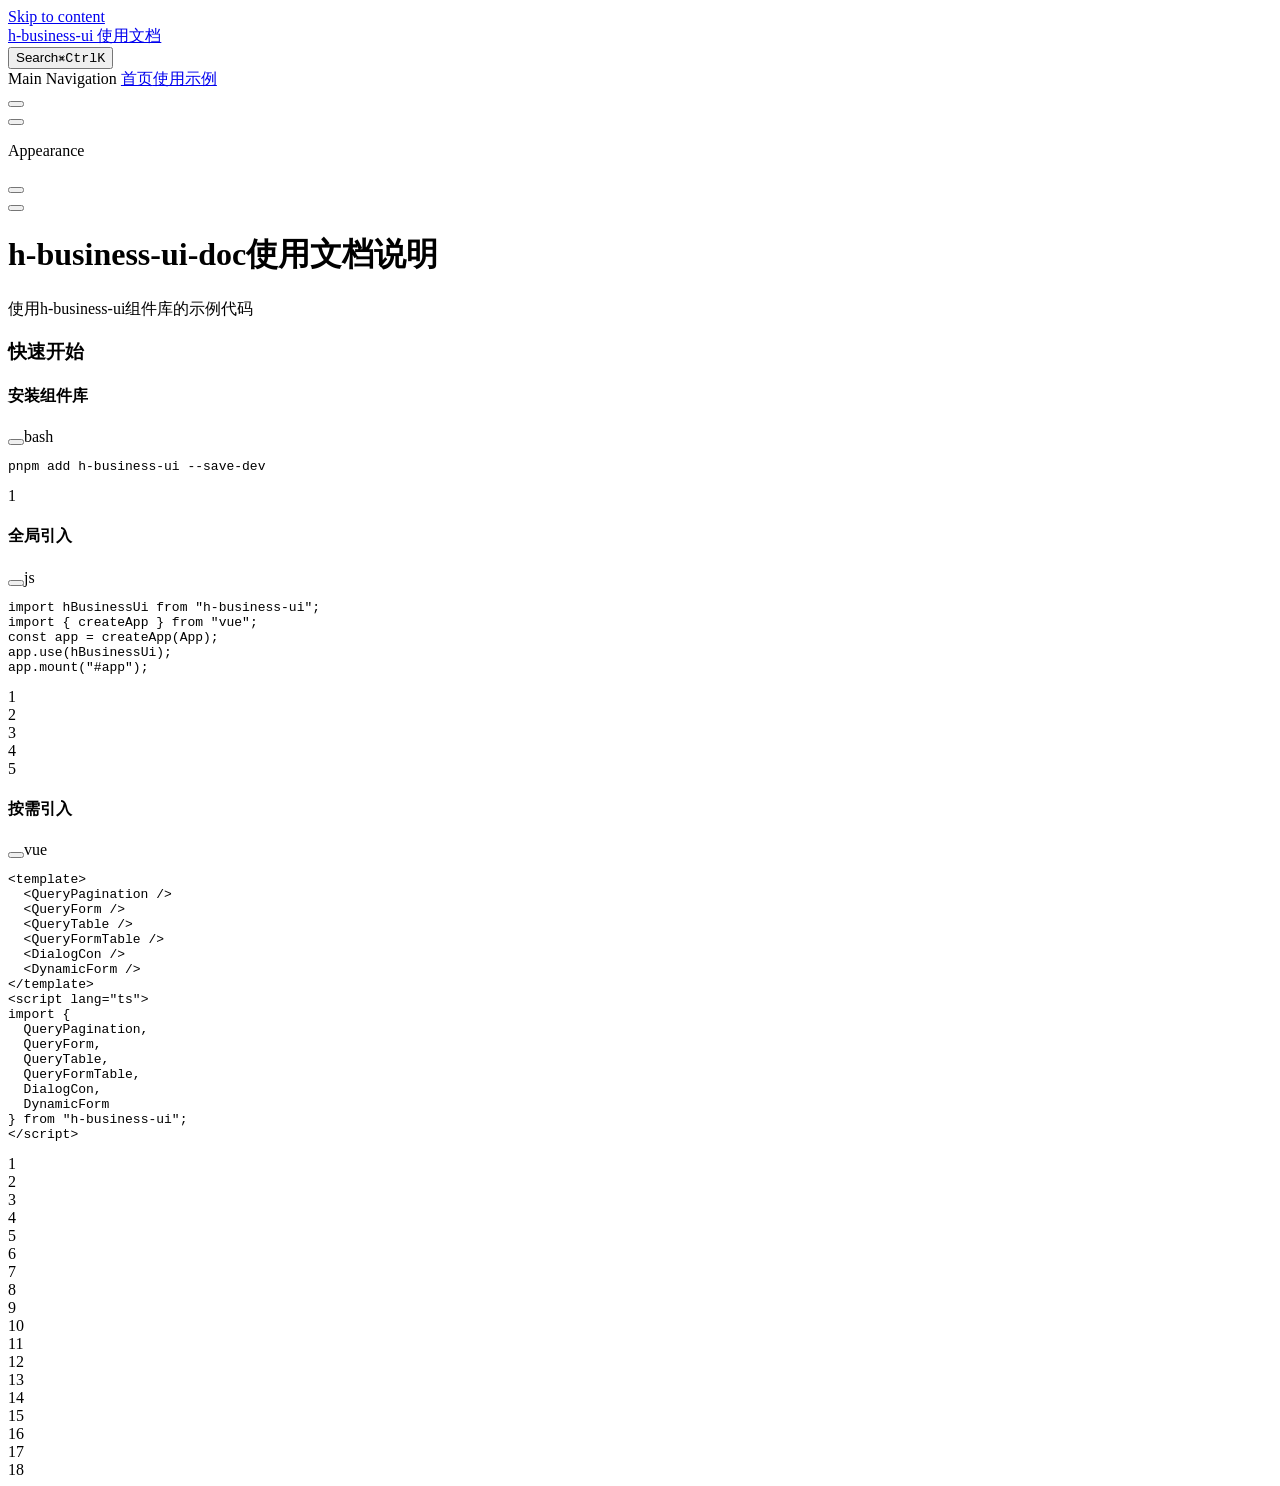
==== commit 69d5bfa3: "Add files via upload" ====
--- a/index.html
+++ b/index.html
@@ -9,18 +9,39 @@
     <link rel="preload stylesheet" href="/h-business-ui/assets/style.BMhLXWyT.css" as="style">
     <link rel="preload stylesheet" href="/h-business-ui/vp-icons.css" as="style">
     
-    <script type="module" src="/h-business-ui/assets/app.BEmbTRUG.js"></script>
+    <script type="module" src="/h-business-ui/assets/app.406IAI3W.js"></script>
     <link rel="preload" href="/h-business-ui/assets/inter-roman-latin.Cy4MYw_J.woff2" as="font" type="font/woff2" crossorigin="">
-    <link rel="modulepreload" href="/h-business-ui/assets/chunks/theme.D6s_f_OY.js">
+    <link rel="modulepreload" href="/h-business-ui/assets/chunks/theme.CpQkCnWn.js">
     <link rel="modulepreload" href="/h-business-ui/assets/chunks/framework.CnaLg4tE.js">
-    <link rel="modulepreload" href="/h-business-ui/assets/index.md.VHrbx2pj.lean.js">
-    <link rel="icon" href="/favicons.ico">
+    <link rel="modulepreload" href="/h-business-ui/assets/index.md.Cc8jCJSH.lean.js">
+    <link rel="icon" href="/h-business-ui/favicons.ico">
     <script id="check-dark-mode">(()=>{const e=localStorage.getItem("vitepress-theme-appearance")||"auto",a=window.matchMedia("(prefers-color-scheme: dark)").matches;(!e||e==="auto"?a:e==="dark")&&document.documentElement.classList.add("dark")})();</script>
     <script id="check-mac-os">document.documentElement.classList.toggle("mac",/Mac|iPhone|iPod|iPad/i.test(navigator.platform));</script>
   </head>
   <body>
-    <div id="app"><div class="Layout" data-v-b2010d65><!--[--><!--]--><!--[--><span tabindex="-1" data-v-285f747e></span><a href="#VPContent" class="VPSkipLink visually-hidden" data-v-285f747e>Skip to content</a><!--]--><!----><header class="VPNav" data-v-b2010d65 data-v-c68f675b><div class="VPNavBar home top" data-v-c68f675b data-v-54bb0c1b><div class="wrapper" data-v-54bb0c1b><div class="container" data-v-54bb0c1b><div class="title" data-v-54bb0c1b><div class="VPNavBarTitle" data-v-54bb0c1b data-v-f8acc24b><a class="title" href="/h-business-ui/" data-v-f8acc24b><!--[--><!--]--><!--[--><img class="VPImage logo" src="/h-business-ui/logo.png" alt data-v-4406cd5e><!--]--><span data-v-f8acc24b>h-business-ui 使用文档</span><!--[--><!--]--></a></div></div><div class="content" data-v-54bb0c1b><div class="content-body" data-v-54bb0c1b><!--[--><!--]--><div class="VPNavBarSearch search" data-v-54bb0c1b data-v-f87ade26><!--[--><button type="button" class="VPNavBarSearchButton" aria-label="Search" aria-keyshortcuts="/ control+k meta+k" data-v-f87ade26 data-v-c5226865><span class="vpi-search" aria-hidden="true" data-v-c5226865></span><span class="text" data-v-c5226865>Search</span><span class="keys" aria-hidden="true" data-v-c5226865><kbd class="key-cmd" data-v-c5226865>⌘</kbd><kbd class="key-ctrl" data-v-c5226865>Ctrl</kbd><kbd data-v-c5226865>K</kbd></span></button><!----><!--]--></div><nav aria-labelledby="main-nav-aria-label" class="VPNavBarMenu menu" data-v-54bb0c1b data-v-f164a7b2><span id="main-nav-aria-label" class="visually-hidden" data-v-f164a7b2> Main Navigation </span><!--[--><!--[--><a class="VPLink link VPNavBarMenuLink active" href="/h-business-ui/" tabindex="0" data-v-f164a7b2 data-v-f7a4a34a><!--[--><span data-v-f7a4a34a>首页</span><!--]--></a><!--]--><!--[--><a class="VPLink link VPNavBarMenuLink" href="/h-business-ui/table-examples.html" tabindex="0" data-v-f164a7b2 data-v-f7a4a34a><!--[--><span data-v-f7a4a34a>使用示例</span><!--]--></a><!--]--><!--]--></nav><!----><div class="VPNavBarAppearance appearance" data-v-54bb0c1b data-v-f079f2ff><button class="VPSwitch VPSwitchAppearance" type="button" role="switch" title aria-checked="false" data-v-f079f2ff data-v-a43d4be3 data-v-34bb00e2><span class="check" data-v-34bb00e2><span class="icon" data-v-34bb00e2><!--[--><span class="vpi-sun sun" data-v-a43d4be3></span><span class="vpi-moon moon" data-v-a43d4be3></span><!--]--></span></span></button></div><!----><div class="VPFlyout VPNavBarExtra extra" data-v-54bb0c1b data-v-c3aad4c7 data-v-5b7a95a1><button type="button" class="button" aria-haspopup="true" aria-expanded="false" aria-label="extra navigation" data-v-5b7a95a1><span class="vpi-more-horizontal icon" data-v-5b7a95a1></span></button><div class="menu" data-v-5b7a95a1><div class="VPMenu" data-v-5b7a95a1 data-v-9193ca7b><!----><!--[--><!--[--><!----><div class="group" data-v-c3aad4c7><div class="item appearance" data-v-c3aad4c7><p class="label" data-v-c3aad4c7>Appearance</p><div class="appearance-action" data-v-c3aad4c7><button class="VPSwitch VPSwitchAppearance" type="button" role="switch" title aria-checked="false" data-v-c3aad4c7 data-v-a43d4be3 data-v-34bb00e2><span class="check" data-v-34bb00e2><span class="icon" data-v-34bb00e2><!--[--><span class="vpi-sun sun" data-v-a43d4be3></span><span class="vpi-moon moon" data-v-a43d4be3></span><!--]--></span></span></button></div></div></div><!----><!--]--><!--]--></div></div></div><!--[--><!--]--><button type="button" class="VPNavBarHamburger hamburger" aria-label="mobile navigation" aria-expanded="false" aria-controls="VPNavScreen" data-v-54bb0c1b data-v-376c1727><span class="container" data-v-376c1727><span class="top" data-v-376c1727></span><span class="middle" data-v-376c1727></span><span class="bottom" data-v-376c1727></span></span></button></div></div></div></div><div class="divider" data-v-54bb0c1b><div class="divider-line" data-v-54bb0c1b></div></div></div><!----></header><!----><!----><div class="VPContent is-home" id="VPContent" data-v-b2010d65 data-v-a5d2f63d><div class="VPHome" data-v-a5d2f63d data-v-c5d6f45f><!--[--><!--]--><div class="VPHero VPHomeHero" data-v-c5d6f45f data-v-8bea39cc><div class="container" data-v-8bea39cc><div class="main" data-v-8bea39cc><!--[--><!--]--><!--[--><h1 class="heading" data-v-8bea39cc><span class="name clip" data-v-8bea39cc>h-business-ui-doc</span><span class="text" data-v-8bea39cc>使用文档说明</span></h1><p class="tagline" data-v-8bea39cc>使用h-business-ui组件库的示例代码</p><!--]--><!--[--><!--]--><div class="actions" data-v-8bea39cc><!--[--><!--]--><!--[--><div class="action" data-v-8bea39cc><a class="VPButton medium brand" href="/h-business-ui/markdown-examples.html" data-v-8bea39cc data-v-7730f0a6><!--[-->Markdown Examples<!--]--></a></div><div class="action" data-v-8bea39cc><a class="VPButton medium alt" href="/h-business-ui/api-examples.html" data-v-8bea39cc data-v-7730f0a6><!--[-->API Examples<!--]--></a></div><!--]--></div><!--[--><!--]--></div><!----></div></div><!--[--><!--]--><!--[--><!--]--><div class="VPFeatures VPHomeFeatures" data-v-c5d6f45f data-v-5b4d7ea2><div class="container" data-v-5b4d7ea2><div class="items" data-v-5b4d7ea2><!--[--><div class="grid-3 item" data-v-5b4d7ea2><div class="VPLink no-icon VPFeature" data-v-5b4d7ea2 data-v-d35fb6f4><!--[--><article class="box" data-v-d35fb6f4><!----><h2 class="title" data-v-d35fb6f4>Feature A</h2><p class="details" data-v-d35fb6f4>Lorem ipsum dolor sit amet, consectetur adipiscing elit</p><!----></article><!--]--></div></div><div class="grid-3 item" data-v-5b4d7ea2><div class="VPLink no-icon VPFeature" data-v-5b4d7ea2 data-v-d35fb6f4><!--[--><article class="box" data-v-d35fb6f4><!----><h2 class="title" data-v-d35fb6f4>Feature B</h2><p class="details" data-v-d35fb6f4>Lorem ipsum dolor sit amet, consectetur adipiscing elit</p><!----></article><!--]--></div></div><div class="grid-3 item" data-v-5b4d7ea2><div class="VPLink no-icon VPFeature" data-v-5b4d7ea2 data-v-d35fb6f4><!--[--><article class="box" data-v-d35fb6f4><!----><h2 class="title" data-v-d35fb6f4>Feature C</h2><p class="details" data-v-d35fb6f4>Lorem ipsum dolor sit amet, consectetur adipiscing elit</p><!----></article><!--]--></div></div><!--]--></div></div></div><!--[--><!--]--><div class="vp-doc container" style="" data-v-c5d6f45f data-v-8b35f5e5><!--[--><div style="position:relative;" data-v-c5d6f45f><div></div></div><!--]--></div></div></div><!----><!--[--><!--]--></div></div>
-    <script>window.__VP_HASH_MAP__=JSON.parse("{\"api-examples.md\":\"BAY9ou7D\",\"dialog-examples.md\":\"-jZVduq1\",\"dynamic-form-examples.md\":\"BYGk_m2k\",\"form-examples.md\":\"nvK4-L3T\",\"form-table-examples.md\":\"B9lS74NR\",\"index.md\":\"VHrbx2pj\",\"markdown-examples.md\":\"BlDrFppt\",\"pagination-examples.md\":\"DfqerV59\",\"table-examples.md\":\"HD9h8EWQ\"}");window.__VP_SITE_DATA__=JSON.parse("{\"lang\":\"zh-CN\",\"dir\":\"ltr\",\"title\":\"h-business-ui 使用文档\",\"description\":\"使用文档说明\",\"base\":\"/h-business-ui/\",\"head\":[],\"router\":{\"prefetchLinks\":true},\"appearance\":true,\"themeConfig\":{\"logo\":\"/logo.png\",\"lastUpdatedText\":\"最后更新时间\",\"search\":{\"provider\":\"local\"},\"nav\":[{\"text\":\"首页\",\"link\":\"/\"},{\"text\":\"使用示例\",\"link\":\"/table-examples\"}],\"outline\":{\"level\":\"deep\",\"label\":\"页面导航\"},\"docFooter\":{\"prev\":\"上一章\",\"next\":\"下一章\"},\"sidebar\":[{\"text\":\"使用示例\",\"items\":[{\"text\":\"表格示例\",\"link\":\"/table-examples\"},{\"text\":\"查询表单示例\",\"link\":\"/form-examples\"},{\"text\":\"查询表格示例\",\"link\":\"/form-table-examples\"},{\"text\":\"动态表单示例\",\"link\":\"/dynamic-form-examples\"},{\"text\":\"弹框示例\",\"link\":\"/dialog-examples\"},{\"text\":\"分页示例\",\"link\":\"/pagination-examples\"}]}]},\"locales\":{},\"scrollOffset\":134,\"cleanUrls\":false,\"additionalConfig\":{}}");</script>
+    <div id="app"><div class="Layout" data-v-b2010d65><!--[--><!--]--><!--[--><span tabindex="-1" data-v-285f747e></span><a href="#VPContent" class="VPSkipLink visually-hidden" data-v-285f747e>Skip to content</a><!--]--><!----><header class="VPNav" data-v-b2010d65 data-v-c68f675b><div class="VPNavBar home top" data-v-c68f675b data-v-54bb0c1b><div class="wrapper" data-v-54bb0c1b><div class="container" data-v-54bb0c1b><div class="title" data-v-54bb0c1b><div class="VPNavBarTitle" data-v-54bb0c1b data-v-f8acc24b><a class="title" href="/h-business-ui/" data-v-f8acc24b><!--[--><!--]--><!--[--><img class="VPImage logo" src="/h-business-ui/logo.png" alt data-v-4406cd5e><!--]--><span data-v-f8acc24b>h-business-ui 使用文档</span><!--[--><!--]--></a></div></div><div class="content" data-v-54bb0c1b><div class="content-body" data-v-54bb0c1b><!--[--><!--]--><div class="VPNavBarSearch search" data-v-54bb0c1b data-v-f87ade26><!--[--><button type="button" class="VPNavBarSearchButton" aria-label="Search" aria-keyshortcuts="/ control+k meta+k" data-v-f87ade26 data-v-c5226865><span class="vpi-search" aria-hidden="true" data-v-c5226865></span><span class="text" data-v-c5226865>Search</span><span class="keys" aria-hidden="true" data-v-c5226865><kbd class="key-cmd" data-v-c5226865>⌘</kbd><kbd class="key-ctrl" data-v-c5226865>Ctrl</kbd><kbd data-v-c5226865>K</kbd></span></button><!----><!--]--></div><nav aria-labelledby="main-nav-aria-label" class="VPNavBarMenu menu" data-v-54bb0c1b data-v-f164a7b2><span id="main-nav-aria-label" class="visually-hidden" data-v-f164a7b2> Main Navigation </span><!--[--><!--[--><a class="VPLink link VPNavBarMenuLink active" href="/h-business-ui/" tabindex="0" data-v-f164a7b2 data-v-f7a4a34a><!--[--><span data-v-f7a4a34a>首页</span><!--]--></a><!--]--><!--[--><a class="VPLink link VPNavBarMenuLink" href="/h-business-ui/table-examples.html" tabindex="0" data-v-f164a7b2 data-v-f7a4a34a><!--[--><span data-v-f7a4a34a>使用示例</span><!--]--></a><!--]--><!--]--></nav><!----><div class="VPNavBarAppearance appearance" data-v-54bb0c1b data-v-f079f2ff><button class="VPSwitch VPSwitchAppearance" type="button" role="switch" title aria-checked="false" data-v-f079f2ff data-v-a43d4be3 data-v-34bb00e2><span class="check" data-v-34bb00e2><span class="icon" data-v-34bb00e2><!--[--><span class="vpi-sun sun" data-v-a43d4be3></span><span class="vpi-moon moon" data-v-a43d4be3></span><!--]--></span></span></button></div><!----><div class="VPFlyout VPNavBarExtra extra" data-v-54bb0c1b data-v-c3aad4c7 data-v-5b7a95a1><button type="button" class="button" aria-haspopup="true" aria-expanded="false" aria-label="extra navigation" data-v-5b7a95a1><span class="vpi-more-horizontal icon" data-v-5b7a95a1></span></button><div class="menu" data-v-5b7a95a1><div class="VPMenu" data-v-5b7a95a1 data-v-9193ca7b><!----><!--[--><!--[--><!----><div class="group" data-v-c3aad4c7><div class="item appearance" data-v-c3aad4c7><p class="label" data-v-c3aad4c7>Appearance</p><div class="appearance-action" data-v-c3aad4c7><button class="VPSwitch VPSwitchAppearance" type="button" role="switch" title aria-checked="false" data-v-c3aad4c7 data-v-a43d4be3 data-v-34bb00e2><span class="check" data-v-34bb00e2><span class="icon" data-v-34bb00e2><!--[--><span class="vpi-sun sun" data-v-a43d4be3></span><span class="vpi-moon moon" data-v-a43d4be3></span><!--]--></span></span></button></div></div></div><!----><!--]--><!--]--></div></div></div><!--[--><!--]--><button type="button" class="VPNavBarHamburger hamburger" aria-label="mobile navigation" aria-expanded="false" aria-controls="VPNavScreen" data-v-54bb0c1b data-v-376c1727><span class="container" data-v-376c1727><span class="top" data-v-376c1727></span><span class="middle" data-v-376c1727></span><span class="bottom" data-v-376c1727></span></span></button></div></div></div></div><div class="divider" data-v-54bb0c1b><div class="divider-line" data-v-54bb0c1b></div></div></div><!----></header><!----><!----><div class="VPContent is-home" id="VPContent" data-v-b2010d65 data-v-a5d2f63d><div class="VPHome" data-v-a5d2f63d data-v-c5d6f45f><!--[--><!--]--><div class="VPHero VPHomeHero" data-v-c5d6f45f data-v-8bea39cc><div class="container" data-v-8bea39cc><div class="main" data-v-8bea39cc><!--[--><!--]--><!--[--><h1 class="heading" data-v-8bea39cc><span class="name clip" data-v-8bea39cc>h-business-ui-doc</span><span class="text" data-v-8bea39cc>使用文档说明</span></h1><p class="tagline" data-v-8bea39cc>使用h-business-ui组件库的示例代码</p><!--]--><!--[--><!--]--><!----><!--[--><!--]--></div><!----></div></div><!--[--><!--]--><!--[--><!--]--><!----><!--[--><!--]--><div class="vp-doc container" style="" data-v-c5d6f45f data-v-8b35f5e5><!--[--><div style="position:relative;" data-v-c5d6f45f><div><h3 id="快速开始" tabindex="-1">快速开始 <a class="header-anchor" href="#快速开始" aria-label="Permalink to “快速开始”">​</a></h3><h4 id="安装组件库" tabindex="-1">安装组件库 <a class="header-anchor" href="#安装组件库" aria-label="Permalink to “安装组件库”">​</a></h4><div class="language-bash line-numbers-mode"><button title="Copy Code" class="copy"></button><span class="lang">bash</span><pre class="shiki shiki-themes github-light github-dark" style="--shiki-light:#24292e;--shiki-dark:#e1e4e8;--shiki-light-bg:#fff;--shiki-dark-bg:#24292e;" tabindex="0" dir="ltr"><code><span class="line highlighted"><span style="--shiki-light:#6F42C1;--shiki-dark:#B392F0;">pnpm</span><span style="--shiki-light:#032F62;--shiki-dark:#9ECBFF;"> add</span><span style="--shiki-light:#032F62;--shiki-dark:#9ECBFF;"> h-business-ui</span><span style="--shiki-light:#005CC5;--shiki-dark:#79B8FF;"> --save-dev</span></span></code></pre><div class="line-numbers-wrapper" aria-hidden="true"><span class="line-number">1</span><br></div></div><h4 id="全局引入" tabindex="-1">全局引入 <a class="header-anchor" href="#全局引入" aria-label="Permalink to “全局引入”">​</a></h4><div class="language-js line-numbers-mode"><button title="Copy Code" class="copy"></button><span class="lang">js</span><pre class="shiki shiki-themes github-light github-dark" style="--shiki-light:#24292e;--shiki-dark:#e1e4e8;--shiki-light-bg:#fff;--shiki-dark-bg:#24292e;" tabindex="0" dir="ltr"><code><span class="line highlighted"><span style="--shiki-light:#D73A49;--shiki-dark:#F97583;">import</span><span style="--shiki-light:#24292E;--shiki-dark:#E1E4E8;"> hBusinessUi </span><span style="--shiki-light:#D73A49;--shiki-dark:#F97583;">from</span><span style="--shiki-light:#032F62;--shiki-dark:#9ECBFF;"> &quot;h-business-ui&quot;</span><span style="--shiki-light:#24292E;--shiki-dark:#E1E4E8;">;</span></span>
+<span class="line"><span style="--shiki-light:#D73A49;--shiki-dark:#F97583;">import</span><span style="--shiki-light:#24292E;--shiki-dark:#E1E4E8;"> { createApp } </span><span style="--shiki-light:#D73A49;--shiki-dark:#F97583;">from</span><span style="--shiki-light:#032F62;--shiki-dark:#9ECBFF;"> &quot;vue&quot;</span><span style="--shiki-light:#24292E;--shiki-dark:#E1E4E8;">;</span></span>
+<span class="line"><span style="--shiki-light:#D73A49;--shiki-dark:#F97583;">const</span><span style="--shiki-light:#005CC5;--shiki-dark:#79B8FF;"> app</span><span style="--shiki-light:#D73A49;--shiki-dark:#F97583;"> =</span><span style="--shiki-light:#6F42C1;--shiki-dark:#B392F0;"> createApp</span><span style="--shiki-light:#24292E;--shiki-dark:#E1E4E8;">(App);</span></span>
+<span class="line"><span style="--shiki-light:#24292E;--shiki-dark:#E1E4E8;">app.</span><span style="--shiki-light:#6F42C1;--shiki-dark:#B392F0;">use</span><span style="--shiki-light:#24292E;--shiki-dark:#E1E4E8;">(hBusinessUi);</span></span>
+<span class="line"><span style="--shiki-light:#24292E;--shiki-dark:#E1E4E8;">app.</span><span style="--shiki-light:#6F42C1;--shiki-dark:#B392F0;">mount</span><span style="--shiki-light:#24292E;--shiki-dark:#E1E4E8;">(</span><span style="--shiki-light:#032F62;--shiki-dark:#9ECBFF;">&quot;#app&quot;</span><span style="--shiki-light:#24292E;--shiki-dark:#E1E4E8;">);</span></span></code></pre><div class="line-numbers-wrapper" aria-hidden="true"><span class="line-number">1</span><br><span class="line-number">2</span><br><span class="line-number">3</span><br><span class="line-number">4</span><br><span class="line-number">5</span><br></div></div><h4 id="按需引入" tabindex="-1">按需引入 <a class="header-anchor" href="#按需引入" aria-label="Permalink to “按需引入”">​</a></h4><div class="language-vue line-numbers-mode"><button title="Copy Code" class="copy"></button><span class="lang">vue</span><pre class="shiki shiki-themes github-light github-dark" style="--shiki-light:#24292e;--shiki-dark:#e1e4e8;--shiki-light-bg:#fff;--shiki-dark-bg:#24292e;" tabindex="0" dir="ltr"><code><span class="line highlighted"><span style="--shiki-light:#24292E;--shiki-dark:#E1E4E8;">&lt;</span><span style="--shiki-light:#22863A;--shiki-dark:#85E89D;">template</span><span style="--shiki-light:#24292E;--shiki-dark:#E1E4E8;">&gt;</span></span>
+<span class="line"><span style="--shiki-light:#24292E;--shiki-dark:#E1E4E8;">  &lt;</span><span style="--shiki-light:#22863A;--shiki-dark:#85E89D;">QueryPagination</span><span style="--shiki-light:#24292E;--shiki-dark:#E1E4E8;"> /&gt;</span></span>
+<span class="line"><span style="--shiki-light:#24292E;--shiki-dark:#E1E4E8;">  &lt;</span><span style="--shiki-light:#22863A;--shiki-dark:#85E89D;">QueryForm</span><span style="--shiki-light:#24292E;--shiki-dark:#E1E4E8;"> /&gt;</span></span>
+<span class="line"><span style="--shiki-light:#24292E;--shiki-dark:#E1E4E8;">  &lt;</span><span style="--shiki-light:#22863A;--shiki-dark:#85E89D;">QueryTable</span><span style="--shiki-light:#24292E;--shiki-dark:#E1E4E8;"> /&gt;</span></span>
+<span class="line"><span style="--shiki-light:#24292E;--shiki-dark:#E1E4E8;">  &lt;</span><span style="--shiki-light:#22863A;--shiki-dark:#85E89D;">QueryFormTable</span><span style="--shiki-light:#24292E;--shiki-dark:#E1E4E8;"> /&gt;</span></span>
+<span class="line"><span style="--shiki-light:#24292E;--shiki-dark:#E1E4E8;">  &lt;</span><span style="--shiki-light:#22863A;--shiki-dark:#85E89D;">DialogCon</span><span style="--shiki-light:#24292E;--shiki-dark:#E1E4E8;"> /&gt;</span></span>
+<span class="line"><span style="--shiki-light:#24292E;--shiki-dark:#E1E4E8;">  &lt;</span><span style="--shiki-light:#22863A;--shiki-dark:#85E89D;">DynamicForm</span><span style="--shiki-light:#24292E;--shiki-dark:#E1E4E8;"> /&gt;</span></span>
+<span class="line"><span style="--shiki-light:#24292E;--shiki-dark:#E1E4E8;">&lt;/</span><span style="--shiki-light:#22863A;--shiki-dark:#85E89D;">template</span><span style="--shiki-light:#24292E;--shiki-dark:#E1E4E8;">&gt;</span></span>
+<span class="line"><span style="--shiki-light:#24292E;--shiki-dark:#E1E4E8;">&lt;</span><span style="--shiki-light:#22863A;--shiki-dark:#85E89D;">script</span><span style="--shiki-light:#6F42C1;--shiki-dark:#B392F0;"> lang</span><span style="--shiki-light:#24292E;--shiki-dark:#E1E4E8;">=</span><span style="--shiki-light:#032F62;--shiki-dark:#9ECBFF;">&quot;ts&quot;</span><span style="--shiki-light:#24292E;--shiki-dark:#E1E4E8;">&gt;</span></span>
+<span class="line"><span style="--shiki-light:#D73A49;--shiki-dark:#F97583;">import</span><span style="--shiki-light:#24292E;--shiki-dark:#E1E4E8;"> {</span></span>
+<span class="line"><span style="--shiki-light:#24292E;--shiki-dark:#E1E4E8;">  QueryPagination,</span></span>
+<span class="line"><span style="--shiki-light:#24292E;--shiki-dark:#E1E4E8;">  QueryForm,</span></span>
+<span class="line"><span style="--shiki-light:#24292E;--shiki-dark:#E1E4E8;">  QueryTable,</span></span>
+<span class="line"><span style="--shiki-light:#24292E;--shiki-dark:#E1E4E8;">  QueryFormTable,</span></span>
+<span class="line"><span style="--shiki-light:#24292E;--shiki-dark:#E1E4E8;">  DialogCon,</span></span>
+<span class="line"><span style="--shiki-light:#24292E;--shiki-dark:#E1E4E8;">  DynamicForm</span></span>
+<span class="line"><span style="--shiki-light:#24292E;--shiki-dark:#E1E4E8;">} </span><span style="--shiki-light:#D73A49;--shiki-dark:#F97583;">from</span><span style="--shiki-light:#032F62;--shiki-dark:#9ECBFF;"> &quot;h-business-ui&quot;</span><span style="--shiki-light:#24292E;--shiki-dark:#E1E4E8;">;</span></span>
+<span class="line"><span style="--shiki-light:#24292E;--shiki-dark:#E1E4E8;">&lt;/</span><span style="--shiki-light:#22863A;--shiki-dark:#85E89D;">script</span><span style="--shiki-light:#24292E;--shiki-dark:#E1E4E8;">&gt;</span></span></code></pre><div class="line-numbers-wrapper" aria-hidden="true"><span class="line-number">1</span><br><span class="line-number">2</span><br><span class="line-number">3</span><br><span class="line-number">4</span><br><span class="line-number">5</span><br><span class="line-number">6</span><br><span class="line-number">7</span><br><span class="line-number">8</span><br><span class="line-number">9</span><br><span class="line-number">10</span><br><span class="line-number">11</span><br><span class="line-number">12</span><br><span class="line-number">13</span><br><span class="line-number">14</span><br><span class="line-number">15</span><br><span class="line-number">16</span><br><span class="line-number">17</span><br><span class="line-number">18</span><br></div></div></div></div><!--]--></div></div></div><!----><!--[--><!--]--></div></div>
+    <script>window.__VP_HASH_MAP__=JSON.parse("{\"api-examples.md\":\"BAY9ou7D\",\"dialog-examples.md\":\"-jZVduq1\",\"dynamic-form-examples.md\":\"BYGk_m2k\",\"form-examples.md\":\"nvK4-L3T\",\"form-table-examples.md\":\"B9lS74NR\",\"index.md\":\"Cc8jCJSH\",\"markdown-examples.md\":\"BlDrFppt\",\"pagination-examples.md\":\"DfqerV59\",\"table-examples.md\":\"HD9h8EWQ\"}");window.__VP_SITE_DATA__=JSON.parse("{\"lang\":\"zh-CN\",\"dir\":\"ltr\",\"title\":\"h-business-ui 使用文档\",\"description\":\"使用文档说明\",\"base\":\"/h-business-ui/\",\"head\":[],\"router\":{\"prefetchLinks\":true},\"appearance\":true,\"themeConfig\":{\"logo\":\"/logo.png\",\"lastUpdatedText\":\"最后更新时间\",\"search\":{\"provider\":\"local\"},\"nav\":[{\"text\":\"首页\",\"link\":\"/\"},{\"text\":\"使用示例\",\"link\":\"/table-examples\"}],\"outline\":{\"level\":\"deep\",\"label\":\"页面导航\"},\"docFooter\":{\"prev\":\"上一章\",\"next\":\"下一章\"},\"sidebar\":[{\"text\":\"使用示例\",\"items\":[{\"text\":\"表格示例\",\"link\":\"/table-examples\"},{\"text\":\"查询表单示例\",\"link\":\"/form-examples\"},{\"text\":\"查询表格示例\",\"link\":\"/form-table-examples\"},{\"text\":\"动态表单示例\",\"link\":\"/dynamic-form-examples\"},{\"text\":\"弹框示例\",\"link\":\"/dialog-examples\"},{\"text\":\"分页示例\",\"link\":\"/pagination-examples\"}]}]},\"locales\":{},\"scrollOffset\":134,\"cleanUrls\":false,\"additionalConfig\":{}}");</script>
     
   </body>
 </html>
